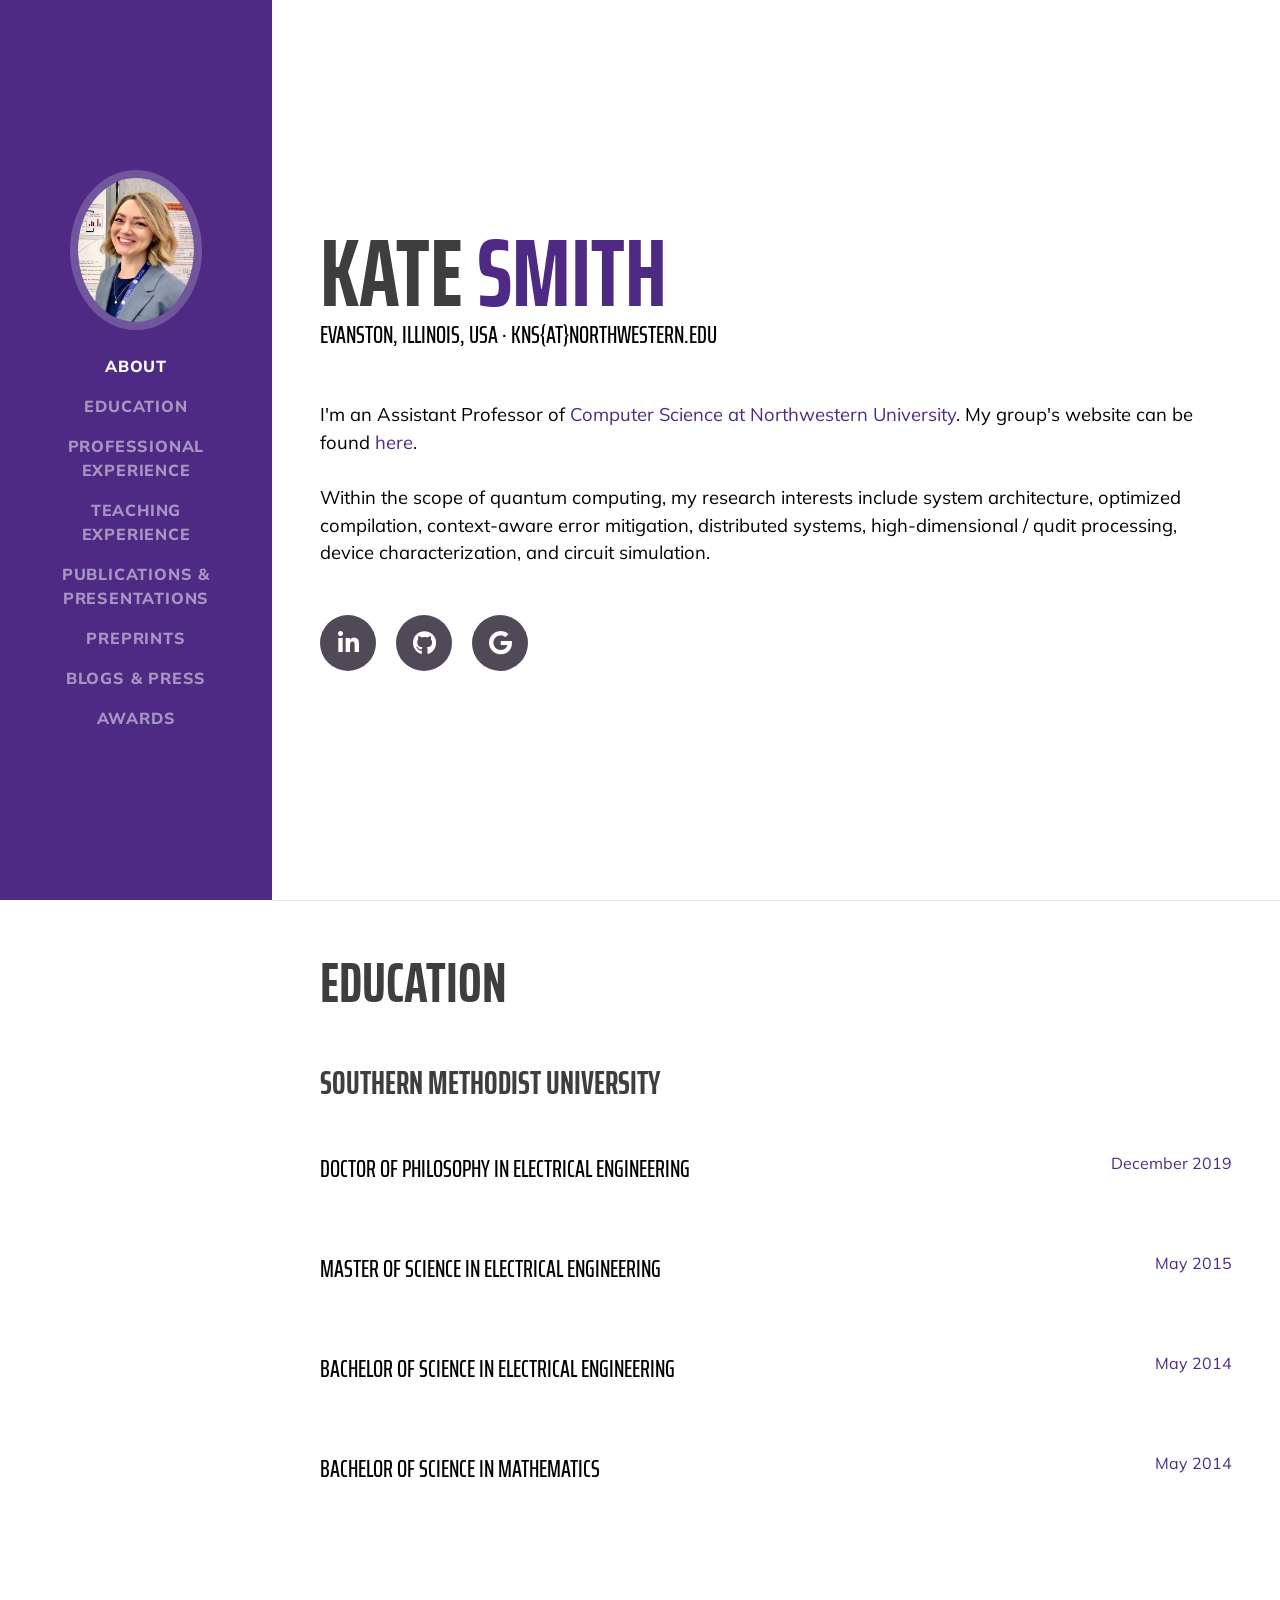
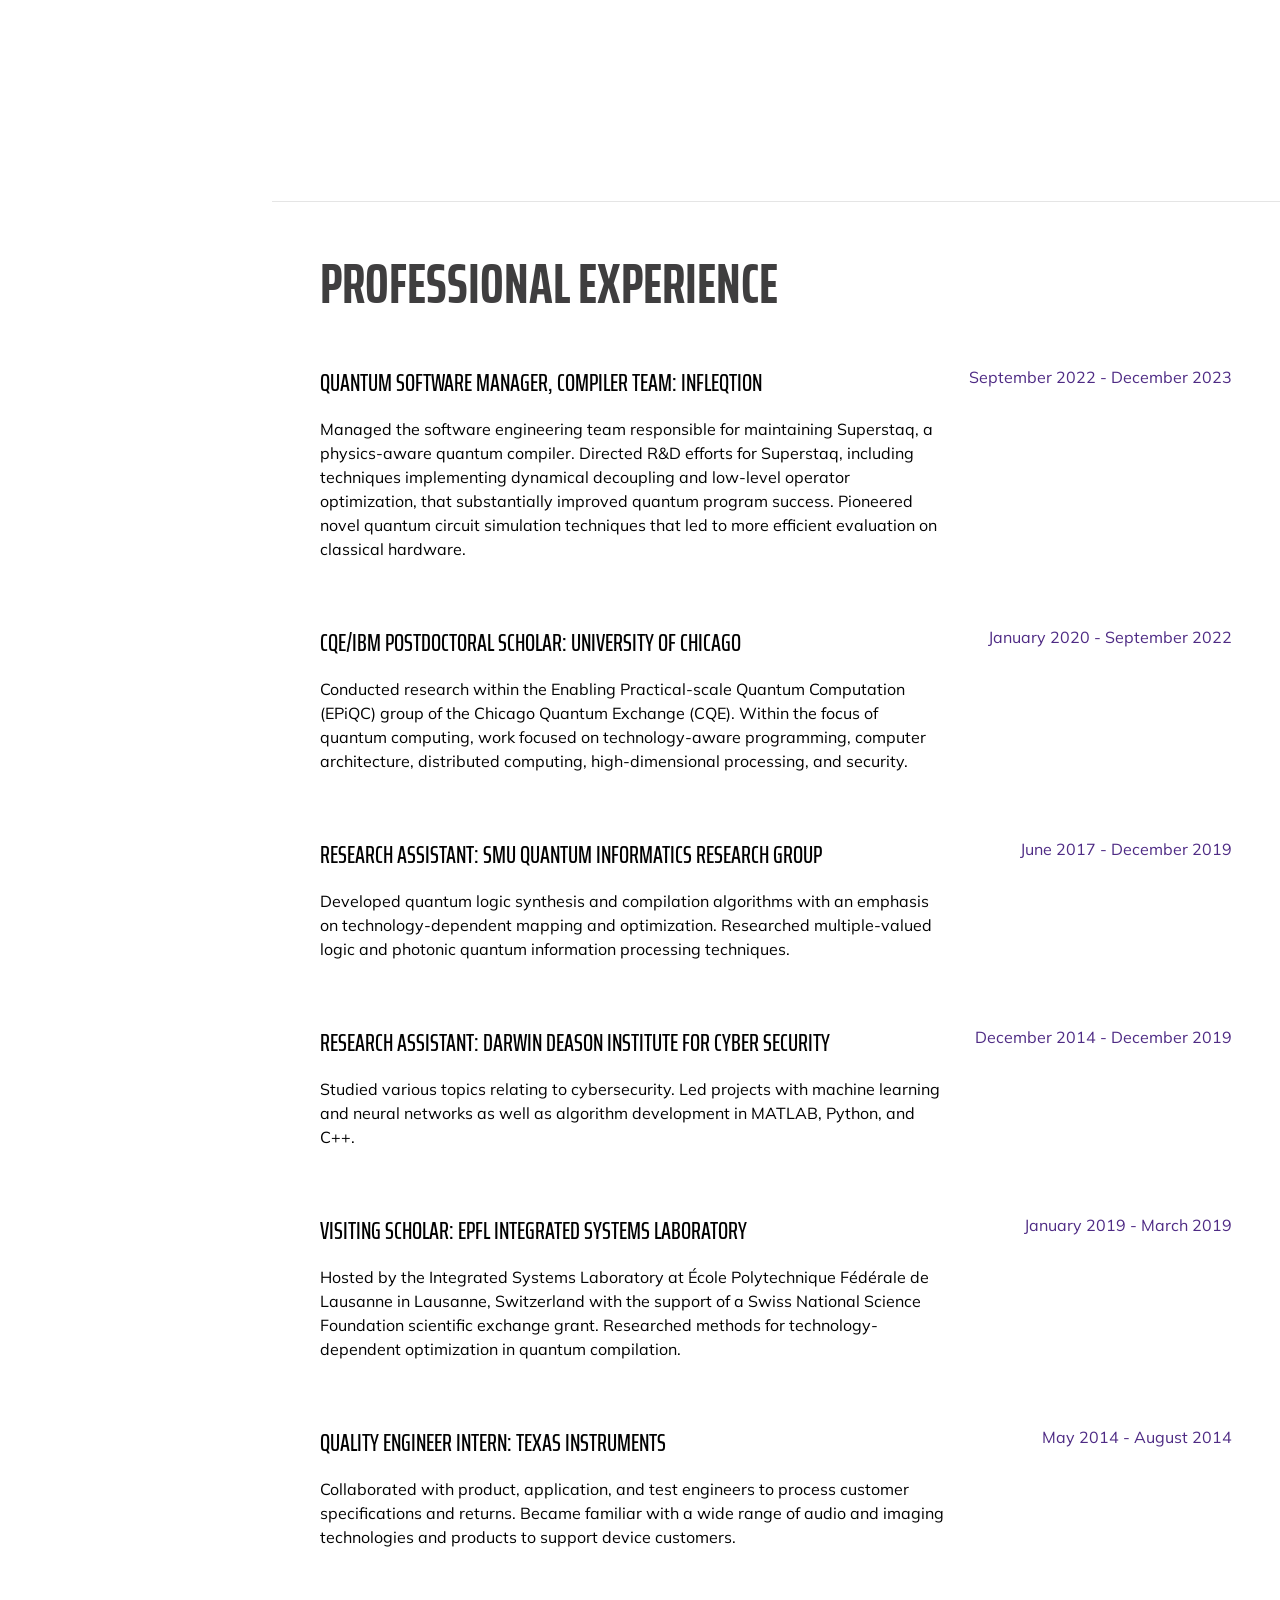
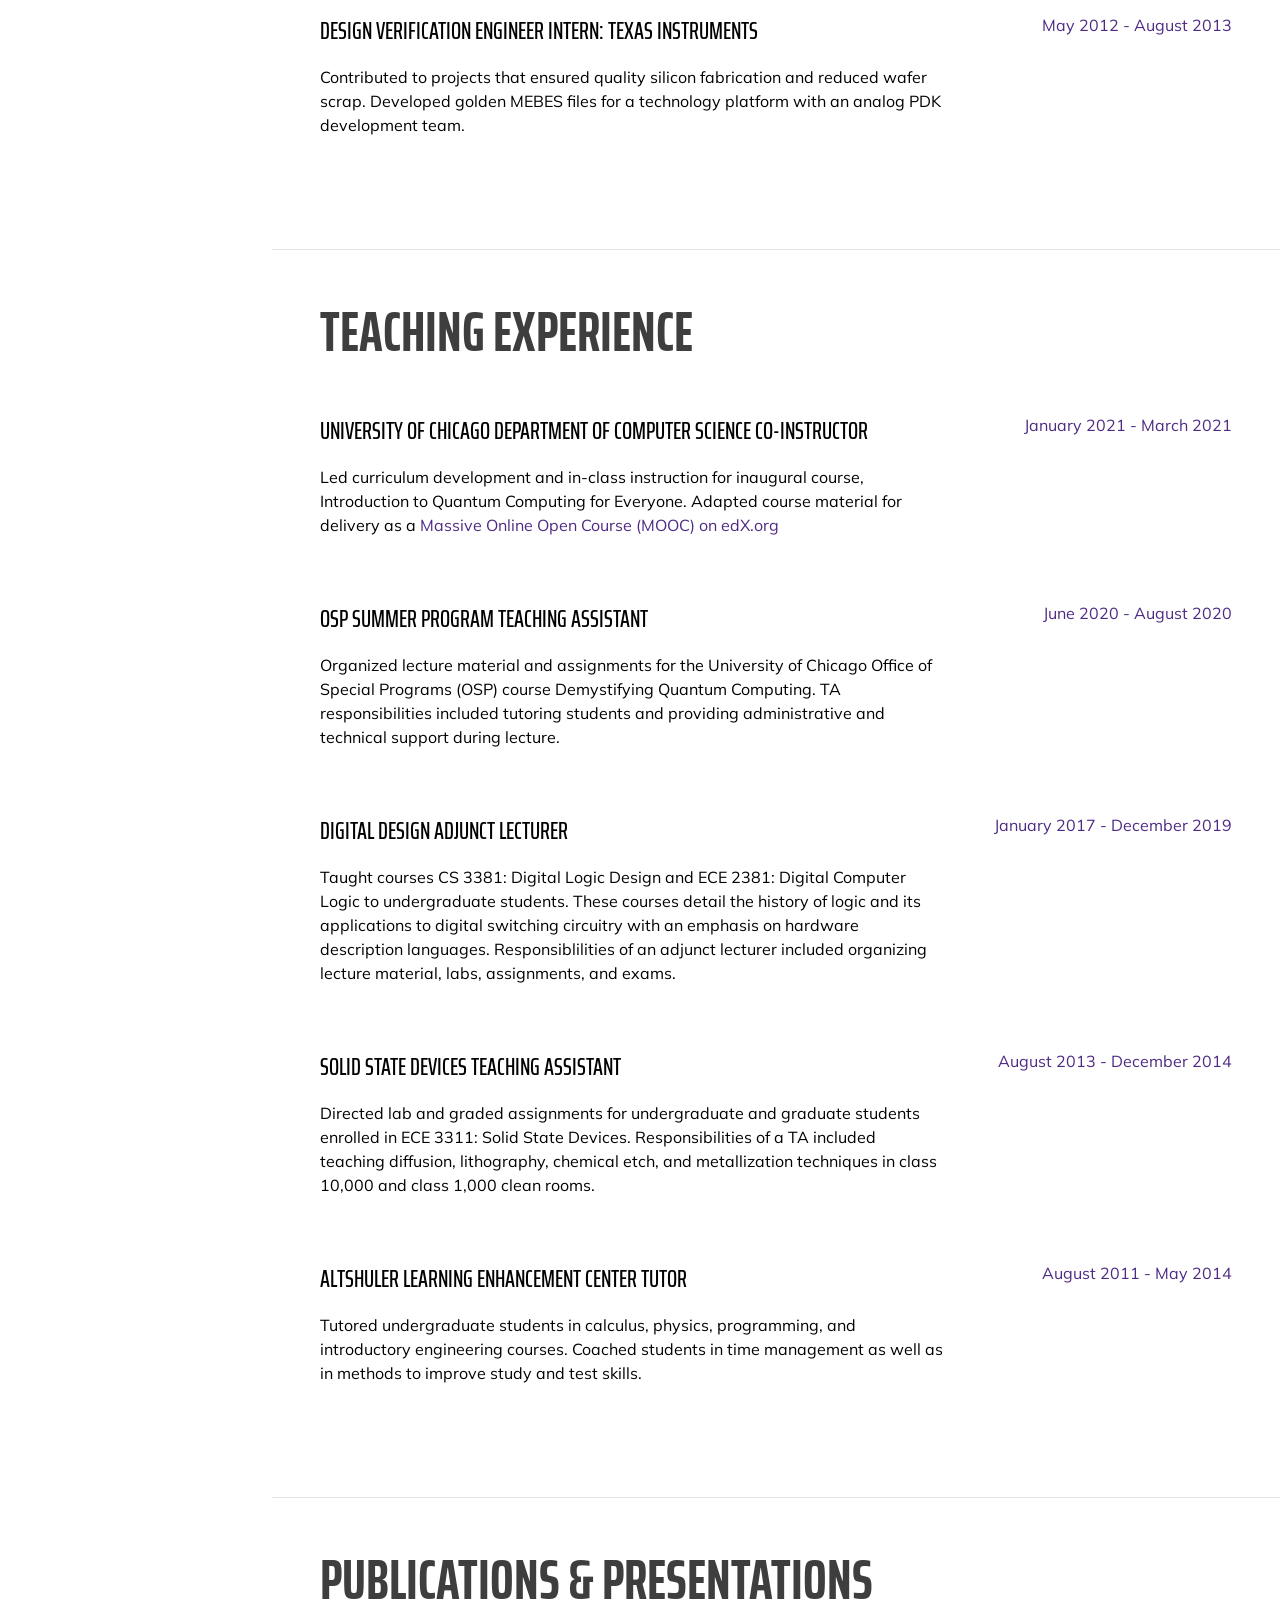
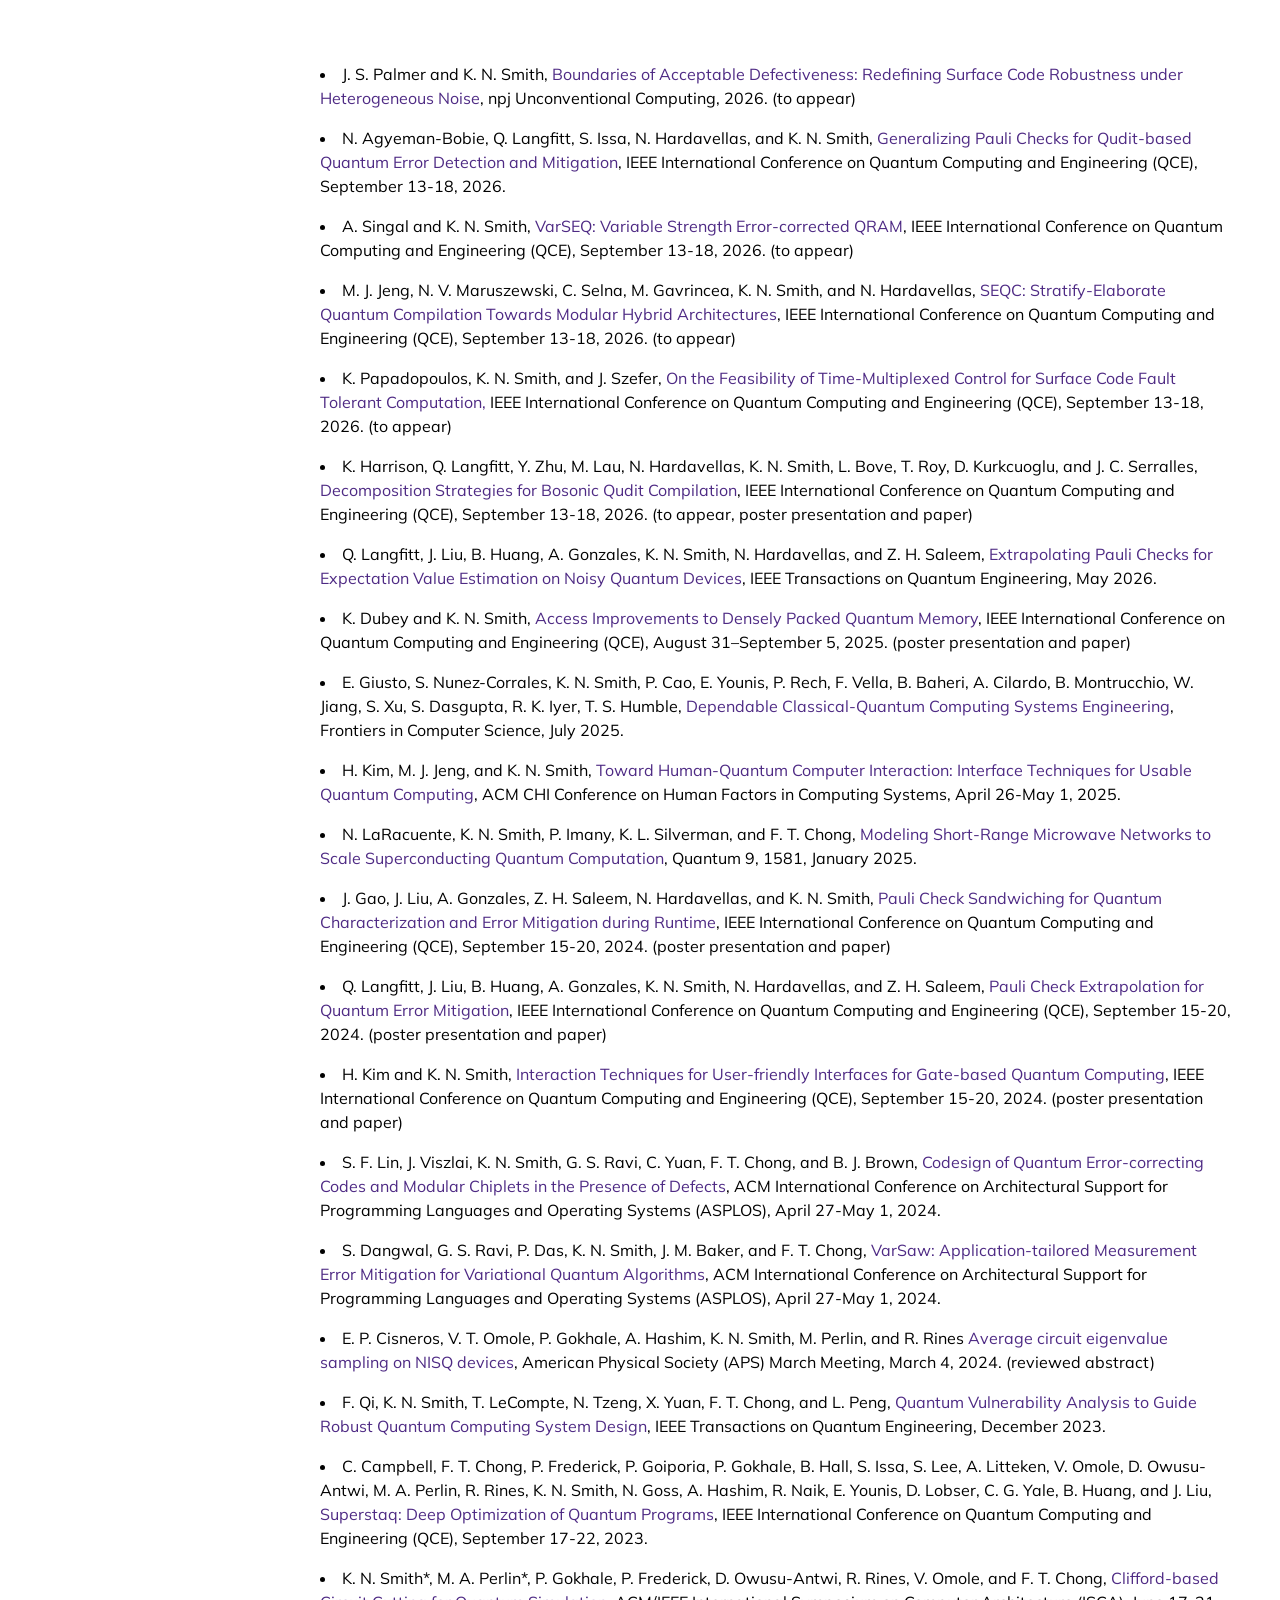
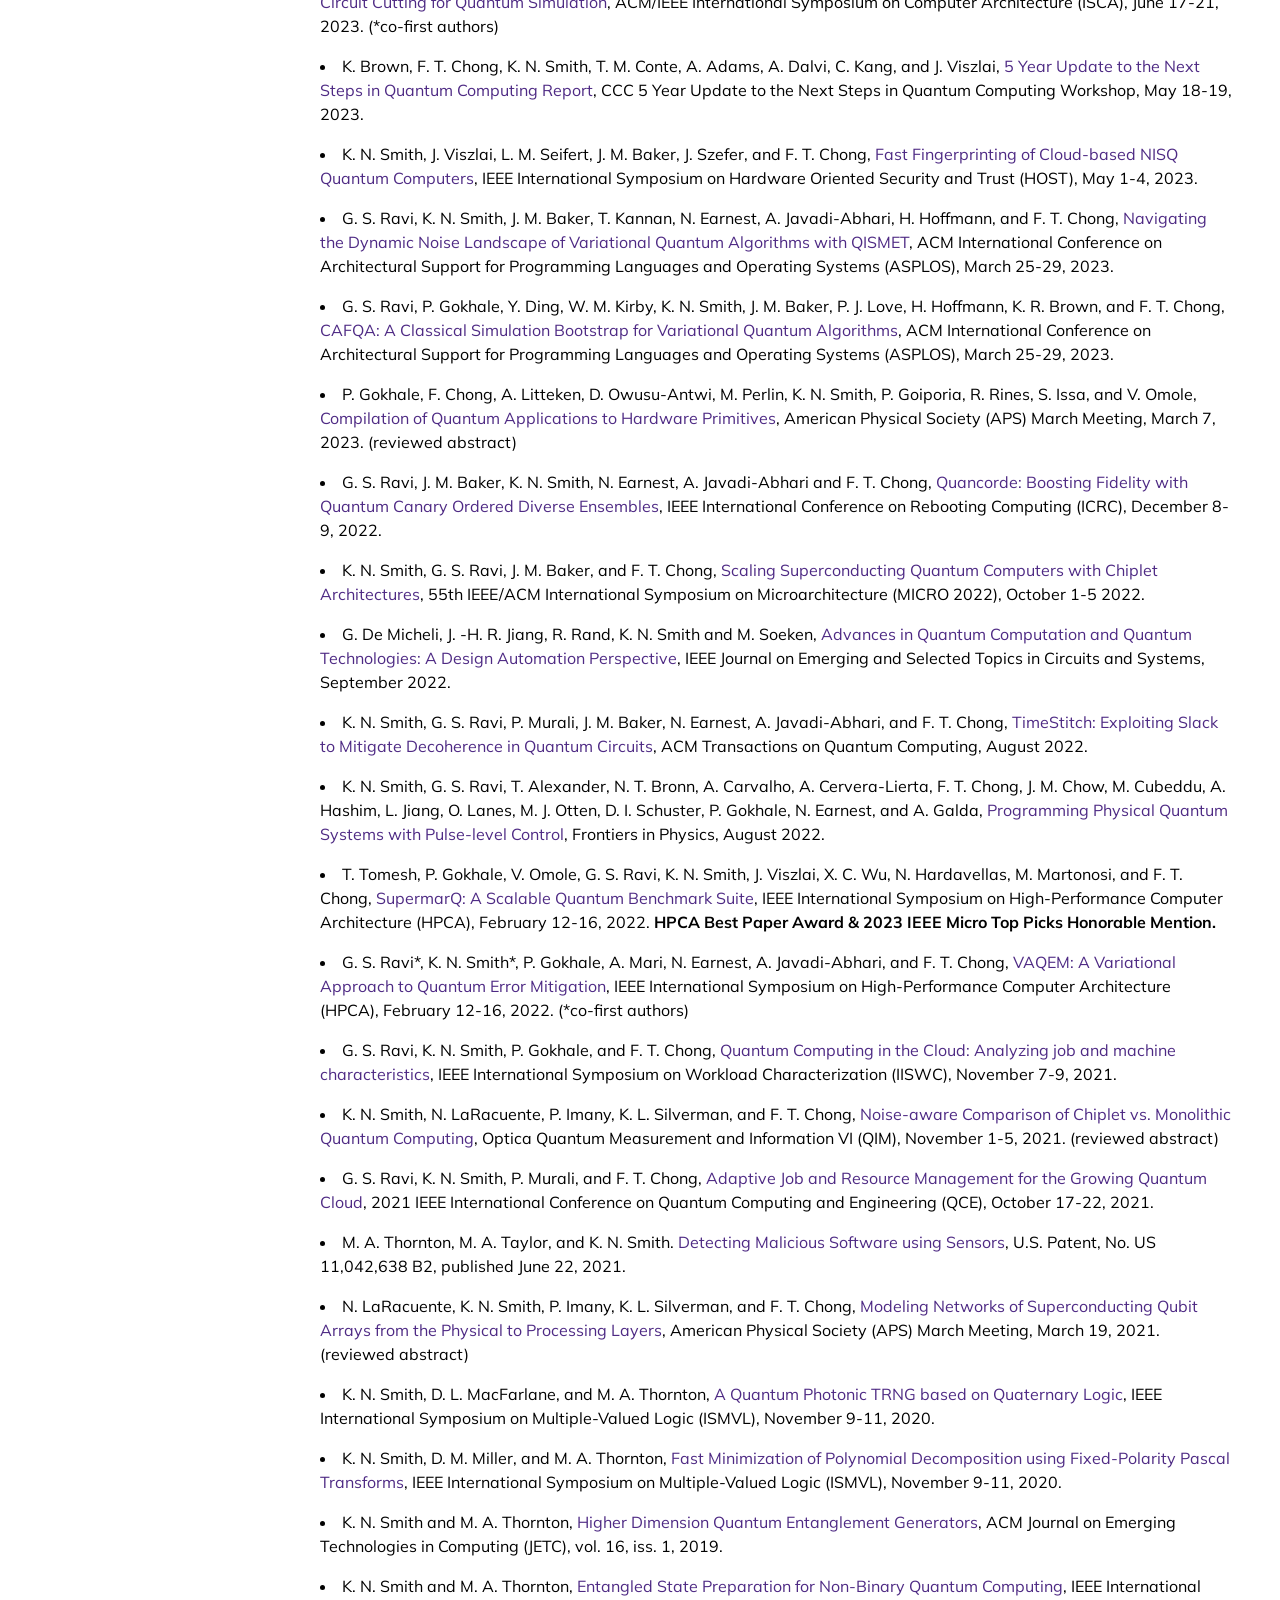
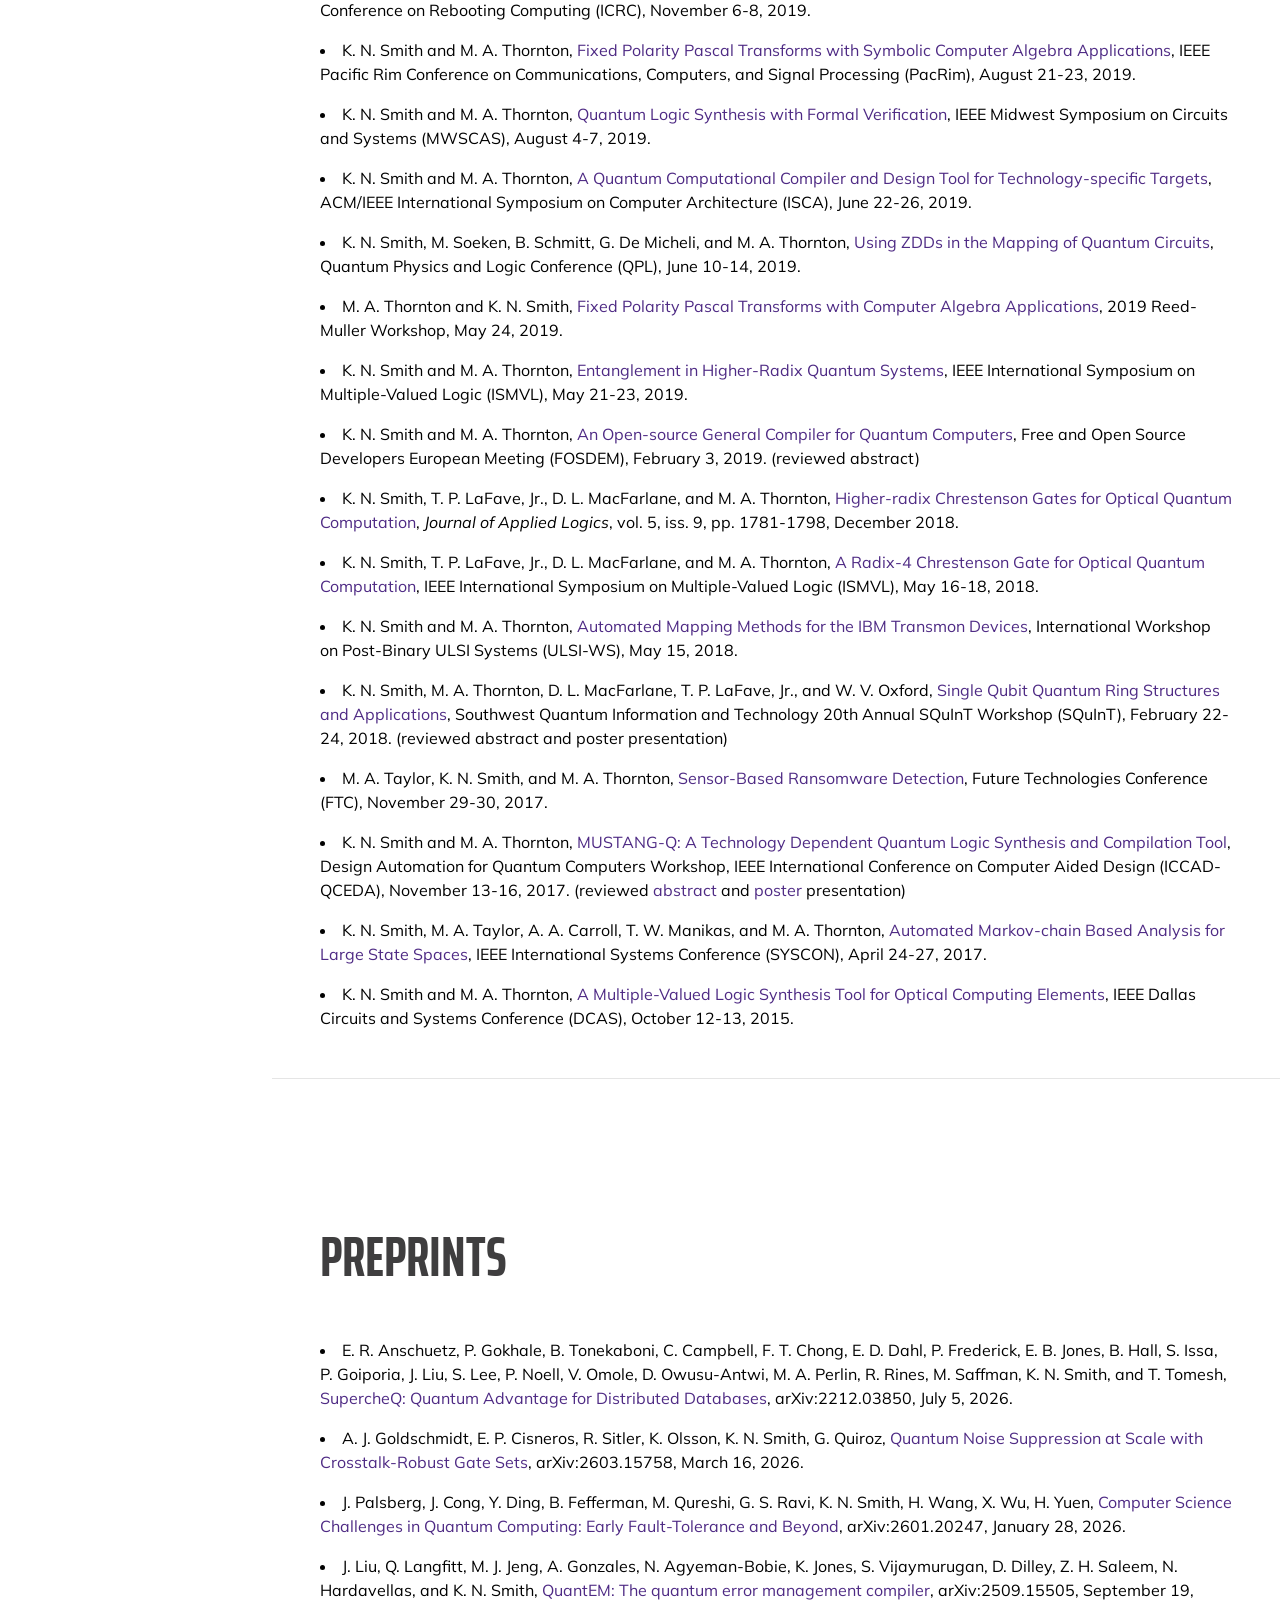
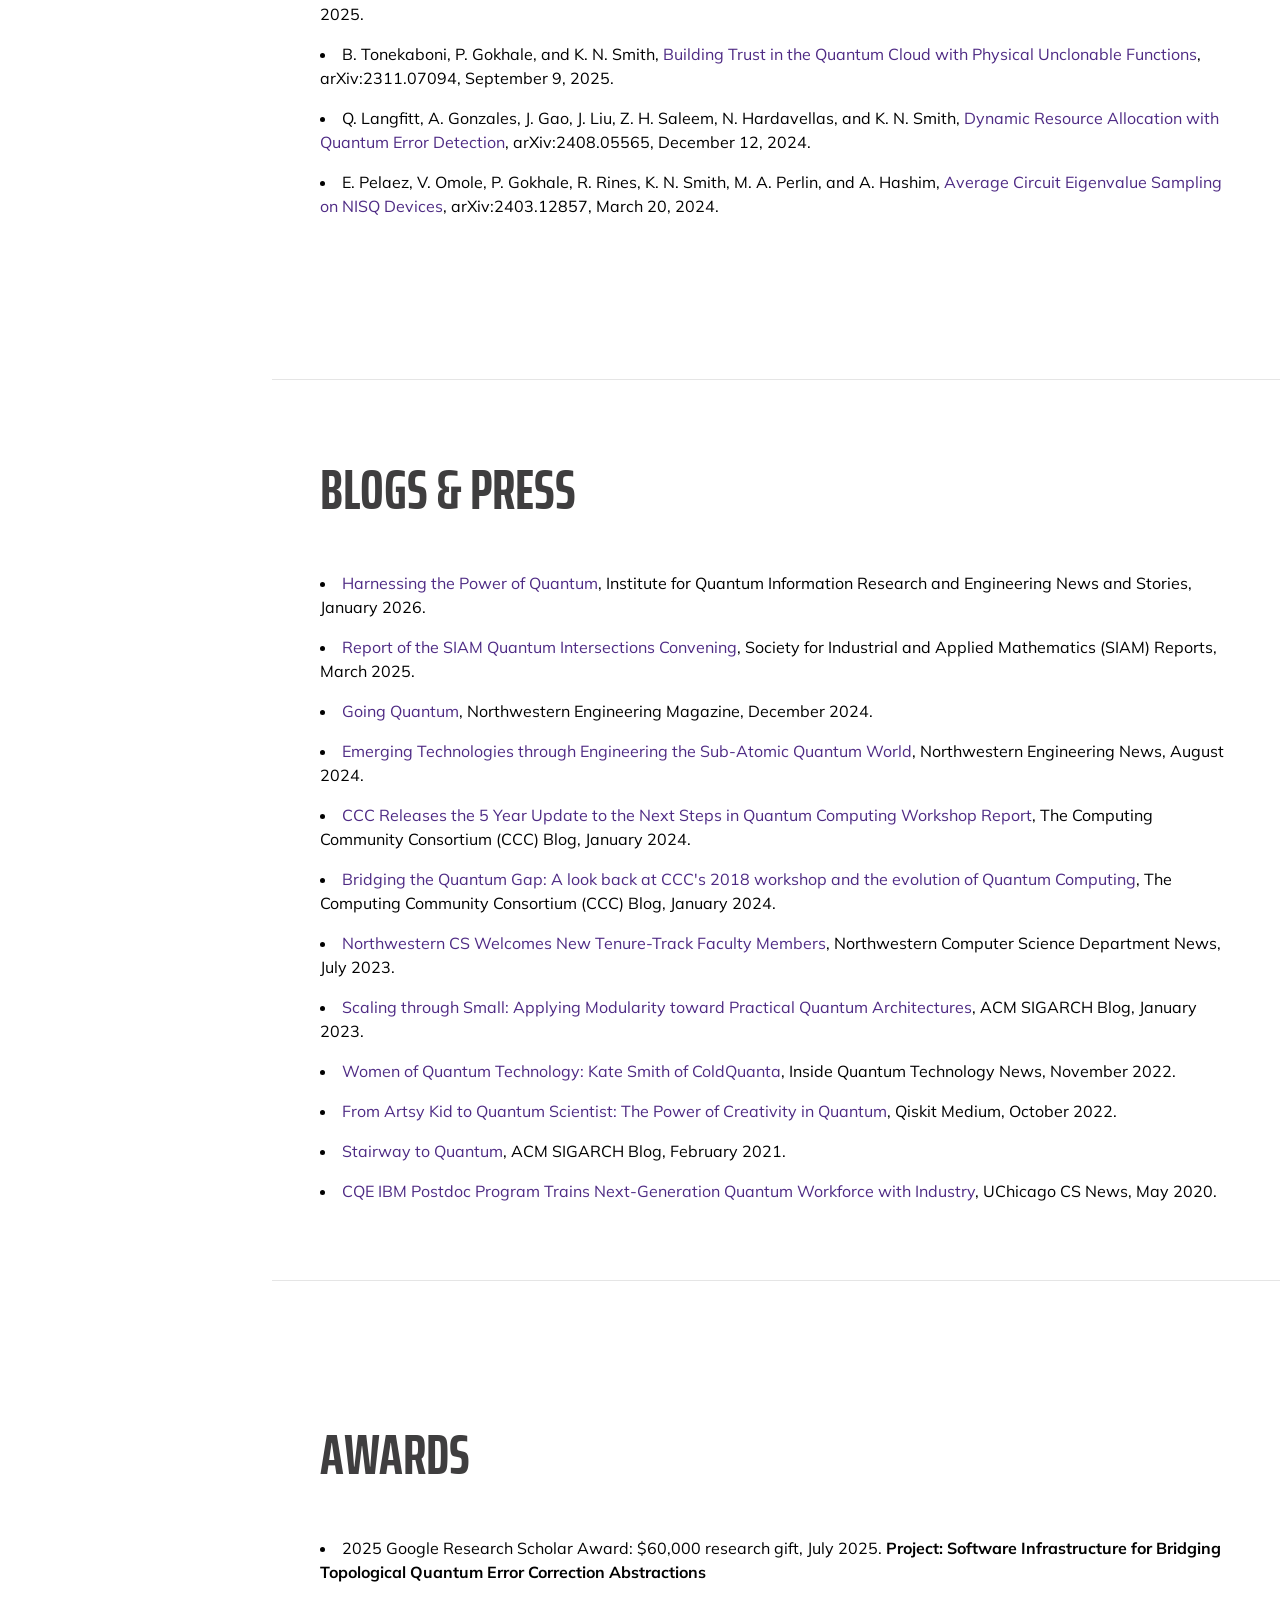
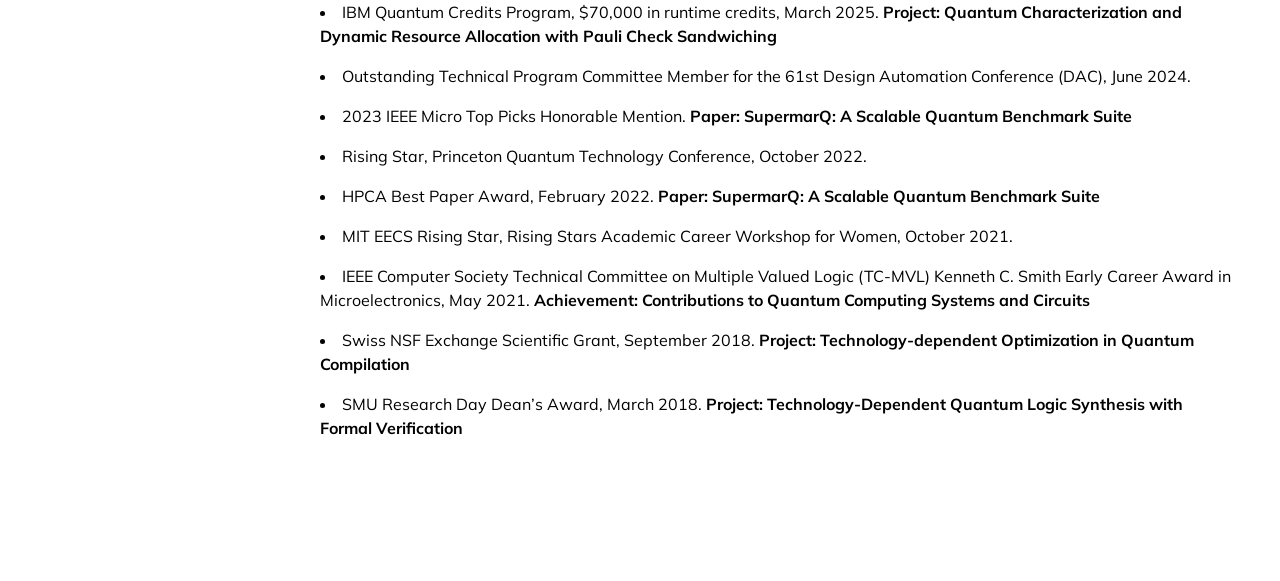
==== index.html @ fe5cb09b "fix spacing" ====
<!DOCTYPE html>
<html lang="en">

<head>

  <meta charset="utf-8">
  <meta name="viewport" content="width=device-width, initial-scale=1, shrink-to-fit=no">
  <meta name="description" content="Kate's portfolio website">
  <meta name="author" content="Kate Smith">

  <title>Kate Smith Portfolio</title>

  <!-- Bootstrap core CSS -->
  <link href="vendor/bootstrap/css/bootstrap.min.css" rel="stylesheet">

  <!-- Custom fonts for this template -->
  <link href="https://fonts.googleapis.com/css?family=Saira+Extra+Condensed:500,700" rel="stylesheet">
  <link href="https://fonts.googleapis.com/css?family=Muli:400,400i,800,800i" rel="stylesheet">
  <link href="vendor/fontawesome-free/css/all.min.css" rel="stylesheet">

  <!-- Custom styles for this template -->
  <link href="css/resume.css" rel="stylesheet">

</head>

<body id="page-top">

  <nav class="navbar navbar-expand-lg navbar-dark bg-primary fixed-top" id="sideNav">
    <a class="navbar-brand js-scroll-trigger" href="#page-top">
      <span class="d-block d-lg-none">Kate Smith</span>
      <span class="d-none d-lg-block">
        <img class="img-fluid img-profile rounded-circle mx-auto mb-2" src="img/kate2.jpg" alt="">
      </span>
    </a>
    <button class="navbar-toggler" type="button" data-toggle="collapse" data-target="#navbarSupportedContent" aria-controls="navbarSupportedContent" aria-expanded="false" aria-label="Toggle navigation">
      <span class="navbar-toggler-icon"></span>
    </button>
    <div class="collapse navbar-collapse" id="navbarSupportedContent">
      <ul class="navbar-nav">
        <li class="nav-item">
          <a class="nav-link js-scroll-trigger" href="#about">About</a>
        </li>
        <li class="nav-item">
          <a class="nav-link js-scroll-trigger" href="#Education">Education</a>
        </li>
        <li class="nav-item">
            <a class="nav-link js-scroll-trigger" href="#Professional">Professional <br/> Experience</a>
        </li>
        <li class="nav-item">
          <a class="nav-link js-scroll-trigger" href="#Teaching">Teaching <br/> Experience</a>
        </li>
        <li class="nav-item">
          <a class="nav-link js-scroll-trigger" href="#Publications">Publications &  <br/> Presentations</a>
        </li>
        <li class="nav-item">
          <a class="nav-link js-scroll-trigger" href="#Preprints">Preprints</a>
        </li>
        <li class="nav-item">
          <a class="nav-link js-scroll-trigger" href="#Blogs">Blogs & Press</a>
        </li>
        <li class="nav-item">
          <a class="nav-link js-scroll-trigger" href="#Awards">Awards</a>
        </li>
      </ul>
    </div>
  </nav>

  <div class="container-fluid p-0">

    <section class="resume-section p-3 p-lg-5 d-flex align-items-center" id="about">
      <div class="w-100">
        <h1 class="mb-0">Kate
          <span class="text-primary">Smith</span>
        </h1>
        <div class="subheading mb-5">Evanston, Illinois, USA ·
          <a>kns{at}northwestern.edu</a>
        </div>
        <p class="lead mb-5">I'm an Assistant Professor of <a href="https://www.mccormick.northwestern.edu/computer-science/">Computer Science at Northwestern University</a>. 
          My group's website can be found <a href="https://sites.google.com/view/quantum-architecture">here</a>.
          <br> 
          <br>
          Within the scope of quantum computing, my research interests include system architecture, optimized compilation, 
          context-aware error mitigation, distributed systems, high-dimensional / qudit processing, device characterization, and circuit simulation.</p>
        <div class="social-icons">
          <a href="https://www.linkedin.com/in/kate-n-smith/">
            <i class="fab fa-linkedin-in"></i>
          </a>
          <a href="https://github.com/knsmith">
            <i class="fab fa-github"></i>
          </a>
          <a href="https://scholar.google.com/citations?user=ETYLMREAAAAJ&hl=en">
            <i class="fab fa-google"></i>
          </a>
        </div>
      </div>
    </section>

    <hr class="m-0">

    <section class="resume-section p-3 p-lg-5 d-flex justify-content-center" id="Education">
      <div class="w-100">
        <h2 class="mb-5">Education</h2>

        <div class="resume-item d-flex flex-column flex-md-row justify-content-between mb-5">
          <div class="resume-content">
            <h3 class="mb-0">Southern Methodist University</h3>
          </div>
        </div>

        <div class="resume-item d-flex flex-column flex-md-row justify-content-between mb-5">
            <div class="resume-content">
              <div class="subheading mb-3">Doctor of Philosophy in Electrical Engineering</div>
            </div>
            <div class="resume-date text-md-right">
              <span class="text-primary">December 2019</span>
            </div>
          </div>
  
          <div class="resume-item d-flex flex-column flex-md-row justify-content-between mb-5">
            <div class="resume-content">
               <div class="subheading mb-3">Master of Science in Electrical Engineering</div>
            </div>
            <div class="resume-date text-md-right">
              <span class="text-primary">May 2015</span>
            </div>
          </div>

          <div class="resume-item d-flex flex-column flex-md-row justify-content-between mb-5">
            <div class="resume-content">
               <div class="subheading mb-3">Bachelor of Science in Electrical Engineering</div>
            </div>
            <div class="resume-date text-md-right">
              <span class="text-primary">May 2014</span>
            </div>
          </div>

          <div class="resume-item d-flex flex-column flex-md-row justify-content-between mb-5">
            <div class="resume-content">
               <div class="subheading mb-3">Bachelor of Science in Mathematics</div>
            </div>
            <div class="resume-date text-md-right">
              <span class="text-primary">May 2014</span>
            </div>
          </div>


      </div>

    </section>

    <hr class="m-0">

    <section class="resume-section p-3 p-lg-5 d-flex justify-content-center" id="Professional">
      <div class="w-100">
        <h2 class="mb-5">Professional Experience</h2>
        
        <div class="resume-item d-flex flex-column flex-md-row justify-content-between mb-5">
          <div class="resume-content">
             <div class="subheading mb-3">Quantum Software Manager, Compiler Team: Infleqtion</div>
             <p> Managed the software engineering team responsible for maintaining Superstaq, a physics-aware quantum compiler. 
              Directed R&D efforts for Superstaq, including techniques implementing dynamical decoupling and low-level operator optimization, 
              that substantially improved quantum program success. Pioneered novel quantum circuit simulation techniques that led to more efficient evaluation on classical hardware.
              </p>
          </div>
          <div class="resume-date text-md-right">
            <span class="text-primary">September 2022 - December 2023</span>
          </div>
      </div>
        
        <div class="resume-item d-flex flex-column flex-md-row justify-content-between mb-5">
          <div class="resume-content">
             <div class="subheading mb-3">CQE/IBM Postdoctoral Scholar: University of Chicago</div>
             <p> Conducted research within the Enabling Practical-scale Quantum Computation (EPiQC) group of 
               the Chicago Quantum Exchange (CQE).  Within the focus of quantum computing, work focused on 
               technology-aware programming, computer architecture, distributed computing, high-dimensional processing, and security. 
              </p>
          </div>
          <div class="resume-date text-md-right">
            <span class="text-primary">January 2020 - September 2022</span>
          </div>
      </div>

        <div class="resume-item d-flex flex-column flex-md-row justify-content-between mb-5">
            <div class="resume-content">
               <div class="subheading mb-3">Research Assistant: SMU Quantum Informatics Research Group</div>
               <p> Developed quantum logic synthesis and compilation algorithms with an emphasis on
                   technology-dependent mapping and optimization. Researched multiple-valued logic and photonic 
                   quantum information processing techniques.
                </p>
            </div>
            <div class="resume-date text-md-right">
              <span class="text-primary">June 2017 - December 2019</span>
            </div>
        </div>
        
        <div class="resume-item d-flex flex-column flex-md-row justify-content-between mb-5">
            <div class="resume-content">
               <div class="subheading mb-3">Research Assistant: Darwin Deason Institute for Cyber Security</div>
               <p> Studied various topics relating to cybersecurity. Led projects with 
                   machine learning and neural networks as well as algorithm development in MATLAB, Python, and C++.
                </p>
            </div>
            <div class="resume-date text-md-right">
              <span class="text-primary">December 2014 - December 2019</span>
            </div>
        </div>

        <div class="resume-item d-flex flex-column flex-md-row justify-content-between mb-5">
            <div class="resume-content">
               <div class="subheading mb-3">Visiting Scholar: EPFL Integrated Systems Laboratory</div>
               <p>Hosted by the Integrated Systems Laboratory at École Polytechnique Fédérale de Lausanne in Lausanne, Switzerland with
                   the support of a Swiss National Science Foundation scientific exchange grant. Researched methods for technology-dependent 
                   optimization in quantum compilation.
                </p>
            </div>
            <div class="resume-date text-md-right">
              <span class="text-primary">January 2019 - March 2019</span>
            </div>
        </div>

        <div class="resume-item d-flex flex-column flex-md-row justify-content-between mb-5">
            <div class="resume-content">
               <div class="subheading mb-3">Quality Engineer Intern: Texas Instruments</div>
               <p>Collaborated with product, application, and test engineers to process customer specifications and returns. 
                   Became familiar with a wide range of audio and imaging technologies and products to support device customers.
                </p>
            </div>
            <div class="resume-date text-md-right">
              <span class="text-primary">May 2014 - August 2014</span>
            </div>
        </div>

        <div class="resume-item d-flex flex-column flex-md-row justify-content-between mb-5">
            <div class="resume-content">
               <div class="subheading mb-3">Design Verification Engineer Intern: Texas Instruments</div>
               <p>Contributed to projects that ensured quality silicon fabrication and reduced wafer scrap. Developed 
                   golden MEBES files for a technology platform with an analog PDK development team.
                </p>
            </div>
            <div class="resume-date text-md-right">
              <span class="text-primary">May 2012 - August 2013</span>
            </div>
        </div>




      </div>

    </section>

    <hr class="m-0">

    <section class="resume-section p-3 p-lg-5 d-flex align-items-center" id="Teaching">
      <div class="w-100">
        <h2 class="mb-5">Teaching Experience</h2>
        
        <div class="resume-item d-flex flex-column flex-md-row justify-content-between mb-5">
          <div class="resume-content">
             <div class="subheading mb-3">University of Chicago Department of Computer Science Co-Instructor</div>
             <p>Led curriculum development and in-class instruction for inaugural course, Introduction to Quantum Computing for Everyone. 
		Adapted course material for delivery as a <a href='https://www.edx.org/professional-certificate/uchicagox-introduction-to-quantum-computing'>Massive Online Open Course (MOOC) on edX.org</a>
              </p>
          </div>
          <div class="resume-date text-md-right">
            <span class="text-primary">January 2021 - March 2021</span>
          </div>
        </div>

	      <div class="resume-item d-flex flex-column flex-md-row justify-content-between mb-5">
          <div class="resume-content">
             <div class="subheading mb-3">OSP Summer Program Teaching Assistant</div>
             <p>Organized lecture material and assignments for the University of Chicago Office of Special Programs (OSP) course Demystifying Quantum Computing. 
               TA responsibilities included tutoring students and providing administrative and technical support during lecture.
              </p>
          </div>
          <div class="resume-date text-md-right">
            <span class="text-primary">June 2020 - August 2020</span>
          </div>
        </div>
        
        <div class="resume-item d-flex flex-column flex-md-row justify-content-between mb-5">
                <div class="resume-content">
                   <div class="subheading mb-3">Digital Design Adjunct Lecturer</div>
                   <p>Taught courses CS 3381: Digital Logic Design and ECE 2381: Digital Computer Logic to undergraduate students. These courses detail the history
                       of logic and its applications to digital switching circuitry with an emphasis on hardware description languages. 
                       Responsiblilities of an adjunct lecturer included organizing lecture material, labs, assignments, and exams.
                    </p>
                </div>
                <div class="resume-date text-md-right">
                  <span class="text-primary">January 2017 - December 2019</span>
                </div>
        </div>

        <div class="resume-item d-flex flex-column flex-md-row justify-content-between mb-5">
                <div class="resume-content">
                   <div class="subheading mb-3">Solid State Devices Teaching Assistant</div>
                   <p>Directed lab and graded assignments for undergraduate and graduate students enrolled in ECE 3311: Solid State Devices. Responsibilities of a TA
                       included teaching diffusion, lithography, chemical etch, and metallization techniques in class 10,000 and class 
                       1,000 clean rooms. 

                   </p>
                </div>
                <div class="resume-date text-md-right">
                  <span class="text-primary">August 2013 - December 2014</span>
                </div>
        </div>

        <div class="resume-item d-flex flex-column flex-md-row justify-content-between mb-5">
                <div class="resume-content">
                   <div class="subheading mb-3">Altshuler Learning Enhancement Center Tutor</div>
                   <p>Tutored undergraduate students in calculus, physics, programming, and introductory engineering courses. Coached students in time management as well as in methods to improve study and test skills.

                   </p>
                </div>
                <div class="resume-date text-md-right">
                  <span class="text-primary">August 2011 - May 2014</span>
                </div>
        </div>

      </div>
    </section>

    <hr class="m-0">
    <section class="resume-section p-3 p-lg-5 d-flex align-items-center" id="Publications">
      <div class="w-100">
        <h2 class="mb-5">Publications & Presentations</h2>
        <p></p>
        <li>J. S. Palmer and K. N. Smith, <a href="https://arxiv.org/abs/2510.22001">Boundaries of Acceptable Defectiveness: Redefining Surface Code Robustness under Heterogeneous Noise</a>, npj Unconventional Computing, 2026. (to appear)</li>
        <p></p>
        <li>N. Agyeman-Bobie, Q. Langfitt, S. Issa, N. Hardavellas, and K. N. Smith, <a href="https://knsmith.github.io/">Generalizing Pauli Checks for Qudit-based Quantum Error Detection and Mitigation</a>, IEEE International Conference on Quantum Computing and Engineering (QCE), September 13-18, 2026. </li>
        <p></p>
        <li>A. Singal and K. N. Smith, <a href="https://arxiv.org/abs/2504.21687">VarSEQ: Variable Strength Error-corrected QRAM</a>, IEEE International Conference on Quantum Computing and Engineering (QCE), September 13-18, 2026. (to appear)</li>
        <p></p>
        <li>M. J. Jeng, N. V. Maruszewski, C. Selna, M. Gavrincea, K. N. Smith, and N. Hardavellas, <a href="https://arxiv.org/abs/2501.08478">SEQC: Stratify-Elaborate Quantum Compilation Towards Modular Hybrid Architectures</a>, IEEE International Conference on Quantum Computing and Engineering (QCE), September 13-18, 2026. (to appear)</li>
        <p></p>
        <li>K. Papadopoulos, K. N. Smith, and J. Szefer, <a href="https://knsmith.github.io/">On the Feasibility of Time-Multiplexed Control for Surface Code Fault Tolerant Computation,</a> IEEE International Conference on Quantum Computing and Engineering (QCE), September 13-18, 2026. (to appear)</li>
        <p></p>
        <li>K. Harrison, Q. Langfitt, Y. Zhu, M. Lau, N. Hardavellas, K. N. Smith, L. Bove, T. Roy, D. Kurkcuoglu, and J. C. Serralles, <a href="https://knsmith.github.io/">Decomposition Strategies for Bosonic Qudit Compilation</a>, IEEE International Conference on Quantum Computing and Engineering (QCE), September 13-18, 2026. (to appear, poster presentation and paper)</li>
        <p></p>
        <li>Q. Langfitt, J. Liu, B. Huang, A. Gonzales, K. N. Smith, N. Hardavellas, and Z. H. Saleem, <a href="https://arxiv.org/abs/2406.14759">Extrapolating Pauli Checks for Expectation Value Estimation on Noisy Quantum Devices</a>, IEEE Transactions on Quantum Engineering, May 2026.</li>
        <p></p>
        <li>K. Dubey and K. N. Smith, <a href="./pdfs/QW-finalv2.pdf">Access Improvements to Densely Packed Quantum Memory</a>, IEEE International Conference on Quantum Computing and Engineering (QCE), August 31–September 5, 2025. (poster presentation and paper) </li>
        <p></p>
        <li>E. Giusto, S. Nunez-Corrales, K. N. Smith, P. Cao, E. Younis, P. Rech, F. Vella, B. Baheri, A. Cilardo, B. Montrucchio, W. Jiang, S. Xu, S. Dasgupta, R. K. Iyer, T. S. Humble, <a href="https://www.frontiersin.org/journals/computer-science/articles/10.3389/fcomp.2025.1520903/full">Dependable Classical-Quantum Computing Systems Engineering</a>, Frontiers in Computer Science, July 2025.</li>
        <p></p>
        <li>H. Kim, M. J. Jeng, and K. N. Smith, <a href="https://arxiv.org/abs/2502.00202">Toward Human-Quantum Computer Interaction: Interface Techniques for Usable Quantum Computing</a>, ACM CHI Conference on Human Factors in Computing Systems, April 26-May 1, 2025.</li>
        <p></p>
        <li>N. LaRacuente, K. N. Smith, P. Imany, K. L. Silverman, and F. T. Chong, <a href="https://quantum-journal.org/papers/q-2025-01-08-1581/">Modeling Short-Range Microwave Networks to Scale Superconducting Quantum Computation</a>, Quantum 9, 1581, January 2025.</li>
        <p></p>
        <li>J. Gao, J. Liu, A. Gonzales, Z. H. Saleem, N. Hardavellas, and K. N. Smith, <a href="./pdfs/PCS_Characterization_Poster_Quantum_Week_2024.pdf">Pauli Check Sandwiching for Quantum Characterization and Error Mitigation during Runtime</a>, IEEE International Conference on Quantum Computing and Engineering (QCE), September 15-20, 2024. (poster presentation and paper)</li>
        <p></p>
        <li>Q. Langfitt, J. Liu, B. Huang, A. Gonzales, K. N. Smith, N. Hardavellas, and Z. H. Saleem, <a href="./pdfs/IEEE_Quantum_Week_Poster_Proposal_2024.pdf">Pauli Check Extrapolation for Quantum Error Mitigation</a>, IEEE International Conference on Quantum Computing and Engineering (QCE), September 15-20, 2024. (poster presentation and paper)</li>
        <p></p>
        <li>H. Kim and K. N. Smith, <a href="https://arxiv.org/abs/2409.16475">Interaction Techniques for User-friendly Interfaces for Gate-based Quantum Computing</a>, IEEE International Conference on Quantum Computing and Engineering (QCE), September 15-20, 2024. (poster presentation and paper)</li>
        <p></p>
        <li>S. F. Lin, J. Viszlai, K. N. Smith, G. S. Ravi, C. Yuan, F. T. Chong, and B. J. Brown, <a href="https://arxiv.org/abs/2305.00138">Codesign of Quantum Error-correcting Codes and Modular Chiplets in the Presence of Defects</a>, ACM International Conference on Architectural Support for Programming Languages and Operating Systems (ASPLOS), April 27-May 1, 2024.</li>
        <p></p>
        <li>S. Dangwal, G. S. Ravi, P. Das, K. N. Smith, J. M. Baker, and F. T. Chong, <a href="https://arxiv.org/abs/2306.06027">VarSaw: Application-tailored Measurement Error Mitigation for Variational Quantum Algorithms</a>, ACM International Conference on Architectural Support for Programming Languages and Operating Systems (ASPLOS), April 27-May 1, 2024.</li>
        <p></p>
        <li>E. P. Cisneros, V. T. Omole, P. Gokhale, A. Hashim, K. N. Smith, M. Perlin, and R. Rines <a href="https://meetings.aps.org/Meeting/MAR24/Session/CC03.6">Average circuit eigenvalue sampling on NISQ devices</a>, American Physical Society (APS) March Meeting, March 4, 2024. (reviewed abstract)</li>
        <p></p> 
        <li>F. Qi, K. N. Smith, T. LeCompte, N. Tzeng, X. Yuan, F. T. Chong, and L. Peng, <a href="https://www.computer.org/csdl/journal/qe/5555/01/10361567/1SU1BcXSXsc">Quantum Vulnerability Analysis to Guide Robust Quantum Computing System Design</a>, IEEE Transactions on Quantum Engineering, December 2023.</li>
        <p></p>
        <li>C. Campbell, F. T. Chong, P. Frederick, P. Goiporia, P. Gokhale, B. Hall, S. Issa, S. Lee, A. Litteken, V. Omole, D. Owusu-Antwi, M. A. Perlin, R. Rines, K. N. Smith, N. Goss, A. Hashim, R. Naik, E. Younis, D. Lobser, C. G. Yale, B. Huang, and J. Liu, <a href="https://arxiv.org/abs/2309.05157">Superstaq: Deep Optimization of Quantum Programs</a>, IEEE International Conference on Quantum Computing and Engineering (QCE), September 17-22, 2023. </li>
        <p></p>
        <li>K. N. Smith*, M. A. Perlin*, P. Gokhale, P. Frederick, D. Owusu-Antwi, R. Rines, V. Omole, and F. T. Chong, <a href="https://arxiv.org/abs/2303.10788"> Clifford-based Circuit Cutting for Quantum Simulation</a>, ACM/IEEE International Symposium on Computer Architecture (ISCA), June 17-21, 2023. (*co-first authors)</li>
        <p></p>
        <li>K. Brown, F. T. Chong, K. N. Smith, T. M. Conte, A. Adams, A. Dalvi, C. Kang, and J. Viszlai, <a href="./pdfs/5-Year-Update-to-the-Next-Steps-in-Quantum-Computing.pdf">5 Year Update to the Next Steps in Quantum Computing Report</a>, CCC 5 Year Update to the Next Steps in Quantum Computing Workshop, May 18-19, 2023.</li>
        <p></p>
        <li>K. N. Smith, J. Viszlai, L. M. Seifert, J. M. Baker, J. Szefer, and F. T. Chong, <a href="https://arxiv.org/abs/2211.07880">Fast Fingerprinting of Cloud-based NISQ Quantum Computers</a>, IEEE International Symposium on Hardware Oriented Security and Trust (HOST), May 1-4, 2023.</li>
        <p></p>
        <li>G. S. Ravi, K. N. Smith, J. M. Baker, T. Kannan, N. Earnest, A. Javadi-Abhari, H. Hoffmann, and F. T. Chong, <a href="https://arxiv.org/abs/2209.12280">Navigating the Dynamic Noise Landscape of Variational Quantum Algorithms with QISMET</a>, ACM International Conference on Architectural Support for Programming Languages and Operating Systems (ASPLOS), March 25-29, 2023.</li>
        <p></p>
        <li>G. S. Ravi, P. Gokhale, Y. Ding, W. M. Kirby, K. N. Smith, J. M. Baker, P. J. Love, H. Hoffmann, K. R. Brown, and F. T. Chong, <a href="https://arxiv.org/abs/2202.12924">CAFQA: A Classical Simulation Bootstrap for Variational Quantum Algorithms</a>, ACM International Conference on Architectural Support for Programming Languages and Operating Systems (ASPLOS), March 25-29, 2023.</li>
	      <p></p>
        <li>P. Gokhale, F. Chong, A. Litteken, D. Owusu-Antwi, M. Perlin, K. N. Smith, P. Goiporia, R. Rines, S. Issa, and V. Omole, <a href="https://meetings.aps.org/Meeting/MAR23/Session/G70.10">Compilation of Quantum Applications to Hardware Primitives</a>, American Physical Society (APS) March Meeting, March 7, 2023. (reviewed abstract)</li>
        <p></p>
        <li>G. S. Ravi, J. M. Baker, K. N. Smith, N. Earnest, A. Javadi-Abhari and F. T. Chong, <a href="https://arxiv.org/abs/2209.13732">Quancorde: Boosting Fidelity with Quantum Canary Ordered Diverse Ensembles</a>, IEEE International Conference on Rebooting Computing (ICRC), December 8-9, 2022.</li>
        <p></p>
	      <li>K. N. Smith, G. S. Ravi, J. M. Baker, and F. T. Chong, <a href="https://arxiv.org/abs/2210.10921">Scaling Superconducting Quantum Computers with Chiplet Architectures</a>, 55th IEEE/ACM International Symposium on Microarchitecture (MICRO 2022), October 1-5 2022.</li>
        <p></p>
	      <li>G. De Micheli, J. -H. R. Jiang, R. Rand, K. N. Smith and M. Soeken, <a href="https://ieeexplore.ieee.org/document/9881555">Advances in Quantum Computation and Quantum Technologies: A Design Automation Perspective</a>, IEEE Journal on Emerging and Selected Topics in Circuits and Systems, September 2022. </li>
        <p></p>
	      <li>K. N. Smith, G. S. Ravi, P. Murali, J. M. Baker, N. Earnest, A. Javadi-Abhari, and F. T. Chong, <a href="https://dl.acm.org/doi/10.1145/3548778">TimeStitch:  Exploiting Slack to Mitigate Decoherence in Quantum Circuits</a>, ACM Transactions on Quantum Computing, August 2022. </li>      
        <p></p>
	      <li>K. N. Smith, G. S. Ravi, T. Alexander, N. T. Bronn, A. Carvalho, A. Cervera-Lierta, F. T. Chong, J. M. Chow, M. Cubeddu, A. Hashim, L. Jiang, O. Lanes, M. J. Otten, D. I. Schuster, P. Gokhale, N. Earnest, and A. Galda, <a href="https://www.frontiersin.org/articles/10.3389/fphy.2022.900099">Programming Physical Quantum Systems with Pulse-level Control</a>, Frontiers in Physics, August 2022.</li>
	      <p></p>
        <li>T. Tomesh, P. Gokhale, V. Omole, G. S. Ravi, K. N. Smith, J. Viszlai, X. C. Wu, N. Hardavellas, M. Martonosi, and F. T. Chong, <a href="https://arxiv.org/abs/2202.11045">SupermarQ: A Scalable Quantum Benchmark Suite</a>, IEEE International Symposium on High-Performance Computer Architecture (HPCA), February 12-16, 2022. <b>HPCA Best Paper Award & 2023 IEEE Micro Top Picks Honorable Mention.</b></li>
	      <p></p>
        <li>G. S. Ravi*, K. N. Smith*, P. Gokhale, A. Mari,  N. Earnest, A. Javadi-Abhari, and F. T. Chong, <a href="https://arxiv.org/abs/2112.05821">VAQEM: A Variational Approach to Quantum Error Mitigation</a>, IEEE International Symposium on High-Performance Computer Architecture (HPCA), February 12-16, 2022. (*co-first authors)</li>
        <p></p>
        <li>G. S. Ravi, K. N. Smith, P. Gokhale, and F. T. Chong, <a href="https://people.cs.uchicago.edu/~gravi/papers/IISWC_2021.pdf">Quantum Computing in the Cloud: Analyzing job and machine characteristics</a>, IEEE International Symposium on Workload Characterization (IISWC), November 7-9, 2021.</li>
	      <p></p>
        <li>K. N. Smith, N. LaRacuente, P. Imany, K. L. Silverman, and F. T. Chong, <a href="https://www.optica.org/en-us/meetings/topical_meetings/quantum_information_and_measurement_vi/schedule/?day=Friday#Friday">Noise-aware Comparison of Chiplet vs. Monolithic Quantum Computing</a>, Optica Quantum Measurement and Information VI (QIM), November 1-5, 2021. (reviewed abstract)</li>
	      <p></p>
        <li>G. S. Ravi, K. N. Smith, P. Murali, and F. T. Chong, <a href="https://people.cs.uchicago.edu/~gravi/papers/QCE_2021.pdf">Adaptive Job and Resource Management for the Growing Quantum Cloud</a>, 2021 IEEE International Conference on Quantum Computing and Engineering (QCE), October 17-22, 2021.</li>
	      <p></p>
        <li>M. A. Thornton, M. A. Taylor, and K. N. Smith. <a href="https://patft.uspto.gov/netacgi/nph-Parser?Sect1=PTO1&Sect2=HITOFF&d=PALL&p=1&u=%2Fnetahtml%2FPTO%2Fsrchnum.htm&r=1&f=G&l=50&s1=11,042,638.PN.&OS=PN/11,042,638&RS=PN/11,042,638">Detecting Malicious Software using Sensors</a>, U.S. Patent, No. US 11,042,638 B2, published June 22, 2021.</li>
        <p></p>
	      <li>N. LaRacuente, K. N. Smith, P. Imany, K. L. Silverman, and F. T. Chong, <a href="https://meetings.aps.org/Meeting/MAR21/Session/Y31.9">Modeling Networks of Superconducting Qubit Arrays from the Physical to Processing Layers</a>, American Physical Society (APS) March Meeting, March 19, 2021. (reviewed abstract)</li>
	      <p></p>
	      <li>K. N. Smith, D. L. MacFarlane, and M. A. Thornton, <a href="https://s2.smu.edu/~mitch/ftp_dir/pubs/ismvl20a.pdf">A Quantum Photonic TRNG based on Quaternary Logic</a>, IEEE International Symposium on Multiple-Valued Logic (ISMVL), November 9-11, 2020. </li>
	      <p></p>
	      <li>K. N. Smith, D. M. Miller, and M. A. Thornton, <a href="https://s2.smu.edu/~mitch/ftp_dir/pubs/ismvl20b.pdf">Fast Minimization of Polynomial Decomposition using Fixed-Polarity Pascal Transforms</a>, IEEE International Symposium on Multiple-Valued Logic (ISMVL), November 9-11, 2020. </li>
        <p></p>
	      <li>K. N. Smith and M. A. Thornton, <a href = "./pdfs/smith_acm_JETC2019.pdf"> Higher Dimension Quantum Entanglement Generators</a>, ACM Journal on Emerging Technologies in Computing (JETC), vol. 16, iss. 1, 2019. </li>
	      <p></p>
	      <li>K. N. Smith and M. A. Thornton, <a href = "https://s2.smu.edu/~mitch/ftp_dir/pubs/icrc19.pdf"> Entangled State Preparation for Non-Binary Quantum Computing</a>, IEEE International Conference on Rebooting Computing (ICRC), November 6-8, 2019.</li>
	      <p></p>
	      <li>K. N. Smith and M. A. Thornton, <a href = "https://s2.smu.edu/~mitch/ftp_dir/pubs/pacrim19.pdf"> Fixed Polarity Pascal Transforms with Symbolic Computer Algebra Applications</a>, IEEE Pacific Rim Conference on Communications, Computers, and Signal Processing (PacRim), August 21-23, 2019.</li>
	      <p></p>
	      <li>K. N. Smith and M. A. Thornton,<a href = "https://s2.smu.edu/~mitch/ftp_dir/pubs/mwscas19.pdf"> Quantum Logic Synthesis with Formal Verification</a>, IEEE Midwest Symposium on Circuits and Systems (MWSCAS), August 4-7, 2019.</li>
        <p></p>
        <li>K. N. Smith and M. A. Thornton,<a href = "./pdfs/smith_isca2019.pdf"> A Quantum Computational Compiler and Design Tool for Technology-specific Targets</a>, ACM/IEEE International Symposium on Computer Architecture (ISCA), June 22-26, 2019. </li>
        <p></p>
        <li>K. N. Smith, M. Soeken, B. Schmitt, G. De Micheli, and M. A. Thornton, <a href="https://arxiv.org/abs/1901.02406">Using ZDDs in the Mapping of Quantum Circuits</a>, Quantum Physics and Logic Conference (QPL), June 10-14, 2019. </li>
        <p></p>
        <li>M. A. Thornton and K. N. Smith, <a href ="https://s2.smu.edu/~mitch/ftp_dir/pubs/rmw19-abstract.pdf">Fixed Polarity Pascal Transforms with Computer Algebra Applications</a>, 2019 Reed-Muller Workshop, May 24, 2019.  </li>
        <p></p>
        <li>K. N. Smith and M. A. Thornton, <a href="https://arxiv.org/abs/1906.00491">Entanglement in Higher-Radix Quantum Systems</a>, IEEE International Symposium on Multiple-Valued Logic (ISMVL), May 21-23, 2019.</li>
        <p></p>
        <li>K. N. Smith and M. A. Thornton, <a href="https://s2.smu.edu/~mitch/ftp_dir/pubs/fosdem19.pdf">An Open-source General Compiler for Quantum Computers</a>, Free and Open Source Developers European Meeting (FOSDEM), February 3, 2019. (reviewed abstract)</li>
        <p></p>
        <li>K. N. Smith, T. P. LaFave, Jr., D. L. MacFarlane, and M. A. Thornton, <a href="http://www.collegepublications.co.uk/downloads/ifcolog00029.pdf">Higher-radix Chrestenson Gates for Optical Quantum Computation</a>, <em>Journal of Applied Logics</em>, vol. 5, iss. 9, pp. 1781-1798, December 2018. </li>
        <p></p>
        <li>K. N. Smith, T. P. LaFave, Jr., D. L. MacFarlane, and M. A. Thornton, <a href="https://s2.smu.edu/~mitch/ftp_dir/pubs/ismvl18b.pdf">A Radix-4 Chrestenson Gate for Optical Quantum Computation</a>, IEEE International Symposium on Multiple-Valued Logic (ISMVL), May 16-18, 2018.</li>
        <p></p>
        <li>K. N. Smith and M. A. Thornton, <a href="https://s2.smu.edu/~mitch/ftp_dir/pubs/ulsiws18.pdf">Automated Mapping Methods for the IBM Transmon Devices</a>, International Workshop on Post-Binary ULSI Systems (ULSI-WS), May 15, 2018. </li>
        <p></p>
        <li>K. N. Smith, M. A. Thornton, D. L. MacFarlane, T. P. LaFave, Jr., and W. V. Oxford, <a href="https://s2.smu.edu/~mitch/ftp_dir/pubs/squint18-2.pdf">Single Qubit Quantum Ring Structures and Applications</a>, Southwest Quantum Information and Technology 20th Annual SQuInT Workshop (SQuInT), February 22-24, 2018. (reviewed abstract and poster presentation) </li>
        <p></p>
        <li>M. A. Taylor, K. N. Smith, and M. A. Thornton, <a href="https://s2.smu.edu/~mitch/ftp_dir/pubs/ftc17.pdf">Sensor-Based Ransomware Detection</a>, Future Technologies Conference (FTC), November 29-30, 2017.</li>
        <p></p>
        <li>K. N. Smith and M. A. Thornton, <a href="https://s2.smu.edu/~mitch/ftp_dir/pubs/iccad-qceda-abstract17.pdf">MUSTANG-Q: A Technology Dependent Quantum Logic Synthesis and Compilation Tool</a>, Design Automation for Quantum Computers Workshop, IEEE International Conference on Computer Aided Design (ICCAD-QCEDA), November 13-16, 2017. (reviewed <a href="https://s2.smu.edu/~mitch/ftp_dir/pubs/iccad-qceda-abstract17.pdf">abstract</a> and <a href="https://s2.smu.edu/~mitch/ftp_dir/pubs/iccad-ws17.pdf">poster</a> presentation) </li>
        <p></p>
        <li>K. N. Smith, M. A. Taylor, A. A. Carroll, T. W. Manikas, and M. A. Thornton, <a href="https://s2.smu.edu/~mitch/ftp_dir/pubs/syscon17.pdf">Automated Markov-chain Based Analysis for Large State Spaces</a>, IEEE International Systems Conference (SYSCON), April 24-27, 2017.</li>
        <p></p>
        <li>K. N. Smith and M. A. Thornton, <a href="https://s2.smu.edu/~mitch/ftp_dir/pubs/dcas15.pdf">A Multiple-Valued Logic Synthesis Tool for Optical Computing Elements</a>, IEEE Dallas Circuits and Systems Conference (DCAS), October 12-13, 2015.</li>
      </div>
    </section>

    <hr class="m-0">
    <section class="resume-section p-3 p-lg-5 d-flex align-items-center" id="Preprints">
      <div class="w-100">
        <h2 class="mb-5">Preprints</h2>
        <p></p>
        <li>E. R. Anschuetz, P. Gokhale, B. Tonekaboni, C. Campbell, F. T. Chong, E. D. Dahl, P. Frederick, E. B. Jones, B. Hall, S. Issa, P. Goiporia, J. Liu, S. Lee, P. Noell, V. Omole, D. Owusu-Antwi, M. A. Perlin, R. Rines, M. Saffman, K. N. Smith, and T. Tomesh, <a href="https://arxiv.org/abs/2212.03850">SupercheQ: Quantum Advantage for Distributed Databases</a>, arXiv:2212.03850, July 5, 2026.</li>
        <p></p>
        <li>A. J. Goldschmidt, E. P. Cisneros, R. Sitler, K. Olsson, K. N. Smith, G. Quiroz, <a href="https://arxiv.org/abs/2603.15758">Quantum Noise Suppression at Scale with Crosstalk-Robust Gate Sets</a>, arXiv:2603.15758, March 16, 2026.</li>
        <p></p>
        <li>J. Palsberg, J. Cong, Y. Ding, B. Fefferman, M. Qureshi, G. S. Ravi, K. N. Smith, H. Wang, X. Wu, H. Yuen, <a href="https://arxiv.org/abs/2601.20247">Computer Science Challenges in Quantum Computing: Early Fault-Tolerance and Beyond</a>, arXiv:2601.20247, January 28, 2026.</li>
        <p></p>
        <li>J. Liu, Q. Langfitt, M. J. Jeng, A. Gonzales, N. Agyeman-Bobie, K. Jones, S. Vijaymurugan, D. Dilley, Z. H. Saleem, N. Hardavellas, and K. N. Smith, <a href="https://arxiv.org/abs/2509.15505">QuantEM: The quantum error management compiler</a>, arXiv:2509.15505, September 19, 2025.</li>
        <p></p>
        <li>B. Tonekaboni, P. Gokhale, and K. N. Smith, <a href="https://arxiv.org/abs/2311.07094">Building Trust in the Quantum Cloud with Physical Unclonable Functions</a>, arXiv:2311.07094, September 9, 2025.</li>
        <p></p>
        <li>Q. Langfitt, A. Gonzales, J. Gao, J. Liu, Z. H. Saleem, N. Hardavellas, and K. N. Smith, <a href="https://arxiv.org/abs/2408.05565">Dynamic Resource Allocation with Quantum Error Detection</a>, arXiv:2408.05565, December 12, 2024.</li>
        <p></p>
        <li>E. Pelaez, V. Omole, P. Gokhale, R. Rines, K. N. Smith, M. A. Perlin, and A. Hashim, <a href="https://arxiv.org/abs/2403.12857">Average Circuit Eigenvalue Sampling on NISQ Devices</a>, arXiv:2403.12857, March 20, 2024.</li>
        <p></p>
      </div>
    </section>


    <hr class="m-0">
    <section class="resume-section p-3 p-lg-5 d-flex align-items-center" id="Blogs">
      <div class="w-100">
        <h2 class="mb-5">Blogs & Press</h2>
        <p></p>
        <li><a href="https://quantum.northwestern.edu/news-and-stories/2026/harnessing-the-power-of-quantum.html">Harnessing the Power of Quantum</a>, Institute for Quantum Information Research and Engineering News and Stories, January 2026.</li>
        <p></p>
        <li><a href="https://www.siam.org/publications/reports/siam-quantum-intersections-convening/">Report of the SIAM Quantum Intersections Convening</a>, Society for Industrial and Applied Mathematics (SIAM) Reports, March 2025.</li>
        <p></p>
        <li><a href="https://www.mccormick.northwestern.edu/magazine/fall-2024/going-quantum/">Going Quantum</a>, Northwestern Engineering Magazine, December 2024.</li>
        <p></p>
        <li><a href="https://www.mccormick.northwestern.edu/news/articles/2024/08/emerging-technologies-through-engineering-the-sub-atomic-quantum-world/">Emerging Technologies through Engineering the Sub-Atomic Quantum World</a>, Northwestern Engineering News, August 2024.</li>
        <p></p>
        <li><a href="https://cccblog.org/2024/01/25/ccc-releases-the-5-year-update-to-the-next-steps-in-quantum-computing-workshop-report/">CCC Releases the 5 Year Update to the Next Steps in Quantum Computing Workshop Report</a>, The Computing Community Consortium (CCC) Blog, January 2024.</li>
        <p></p>
        <li><a href="https://cccblog.org/2024/01/23/bridging-the-quantum-gap-a-look-back-at-cccs-2018-workshop-and-the-evolution-of-quantum-computing/">Bridging the Quantum Gap: A look back at CCC's 2018 workshop and the evolution of Quantum Computing</a>, The Computing Community Consortium (CCC) Blog, January 2024.</li>
        <p></p>
        <li><a href="https://www.mccormick.northwestern.edu/computer-science/news-events/news/articles/2023/northwestern-cs-welcomes-new-tenure-track-faculty-members.html">Northwestern CS Welcomes New Tenure-Track Faculty Members</a>, Northwestern Computer Science Department News, July 2023.</li>
        <p></p>
        <li><a href='https://www.sigarch.org/scaling-through-small-applying-modularity-toward-practical-quantum-architectures/'>Scaling through Small: Applying Modularity toward Practical Quantum Architectures</a>, ACM SIGARCH Blog, January 2023.</li>
        <p></p>
        <li><a href='https://www.insidequantumtechnology.com/news-archive/women-of-quantum-technology-kate-smith-of-coldquanta/'>Women of Quantum Technology: Kate Smith of ColdQuanta</a>, Inside Quantum Technology News, November 2022.</li>
        <p></p>
        <li><a href='https://medium.com/qiskit/from-artsy-kid-to-quantum-scientist-the-power-of-creativity-in-quantum-9e8e71272d7d'>From Artsy Kid to Quantum Scientist: The Power of Creativity in Quantum</a>, Qiskit Medium, October 2022.</b> </li>
        <p></p>
        <li><a href='https://www.sigarch.org/stairway-to-quantum/'>Stairway to Quantum</a>, ACM SIGARCH Blog, February 2021.</b> </li>
        <p></p>
        <li><a href='https://cs.uchicago.edu/news/cqe-postdoc/'>CQE IBM Postdoc Program Trains Next-Generation Quantum Workforce with Industry</a>, UChicago CS News, May 2020.</b> </li>
      </div>
    </section>
  </div>


    <hr class="m-0">
    <section class="resume-section p-3 p-lg-5 d-flex align-items-center" id="Awards">
      <div class="w-100">
        <h2 class="mb-5">Awards</h2>
        <li>2025 Google Research Scholar Award: $60,000 research gift, July 2025. <b>Project: Software Infrastructure for Bridging Topological Quantum Error Correction Abstractions</b></li>
        <p></p>
        <li>IBM Quantum Credits Program, $70,000 in runtime credits, March 2025. <b>Project: Quantum Characterization and Dynamic Resource Allocation with Pauli Check Sandwiching</b></li>
        <p></p>
        <li>Outstanding Technical Program Committee Member for the 61st Design Automation Conference (DAC), June 2024.</li>
        <p></p>
        <li>2023 IEEE Micro Top Picks Honorable Mention. <b>Paper: SupermarQ: A Scalable Quantum Benchmark Suite</b></li>
        <p></p>
        <li>Rising Star, Princeton Quantum Technology Conference, October 2022.</li>
        <p></p>
        <li>HPCA Best Paper Award, February 2022. <b>Paper: SupermarQ: A Scalable Quantum Benchmark Suite</b></li>
        <p></p>
        <li>MIT EECS Rising Star, Rising Stars Academic Career Workshop for Women, October 2021.</li>
        <p></p>
        <li>IEEE Computer Society Technical Committee on Multiple Valued Logic (TC-MVL) Kenneth C. Smith Early Career Award in Microelectronics, May 2021. <b>Achievement: Contributions to Quantum Computing Systems and Circuits</b></li>
        <p></p>
        <li>Swiss NSF Exchange Scientific Grant, September 2018. <b>Project: Technology-dependent Optimization in Quantum Compilation</b></li>
        <p></p>
        <li>SMU Research Day Dean’s Award, March 2018. <b>Project: Technology-Dependent Quantum Logic Synthesis with Formal Verification</b> </li>
      </div>
    </section>

  <!-- Bootstrap core JavaScript -->
  <script src="vendor/jquery/jquery.min.js"></script>
  <script src="vendor/bootstrap/js/bootstrap.bundle.min.js"></script>

  <!-- Plugin JavaScript -->
  <script src="vendor/jquery-easing/jquery.easing.min.js"></script>

  <!-- Custom scripts for this template -->
  <script src="js/resume.min.js"></script>

</body>

</html>
---- css/resume.css ----
/*!
 * Start Bootstrap - Resume v5.0.5 (https://startbootstrap.com/template-overviews/resume)
 * Copyright 2013-2019 Start Bootstrap
 * Licensed under MIT (https://github.com/BlackrockDigital/startbootstrap-resume/blob/master/LICENSE)
 */

body {
  font-family: 'Muli', -apple-system, BlinkMacSystemFont, 'Segoe UI', Roboto, 'Helvetica Neue', Arial, sans-serif, 'Apple Color Emoji', 'Segoe UI Emoji', 'Segoe UI Symbol', 'Noto Color Emoji';
  padding-top: 54px;
  color: #010101;
}

@media (min-width: 992px) {
  body {
    padding-top: 0;
    padding-left: 17rem;
  }
}

h1,
h2,
h3,
h4,
h5,
h6 {
  font-family: 'Saira Extra Condensed', -apple-system, BlinkMacSystemFont, 'Segoe UI', Roboto, 'Helvetica Neue', Arial, sans-serif, 'Apple Color Emoji', 'Segoe UI Emoji', 'Segoe UI Symbol', 'Noto Color Emoji';
  font-weight: 700;
  text-transform: uppercase;
  color: #3f3e3f;
}

h1 {
  font-size: 6rem;
  line-height: 5.5rem;
}

h2 {
  font-size: 3.5rem;
}

h3 {
  font-size: 2rem;
}

p.lead {
  font-size: 1.15rem;
  font-weight: 400;
}

.subheading {
  text-transform: uppercase;
  font-weight: 500;
  font-family: 'Saira Extra Condensed', -apple-system, BlinkMacSystemFont, 'Segoe UI', Roboto, 'Helvetica Neue', Arial, sans-serif, 'Apple Color Emoji', 'Segoe UI Emoji', 'Segoe UI Symbol', 'Noto Color Emoji';
  font-size: 1.5rem;
}

.social-icons a {
  display: inline-block;
  height: 3.5rem;
  width: 3.5rem;
  background-color: #504957;
  color: #fff !important;
  border-radius: 100%;
  text-align: center;
  font-size: 1.5rem;
  line-height: 3.5rem;
  margin-right: 1rem;
}

.social-icons a:last-child {
  margin-right: 0;
}

.social-icons a:hover {
  background-color: #BD5D38;
}

.dev-icons {
  font-size: 3rem;
}

.dev-icons .list-inline-item i:hover {
  color: #BD5D38;
}

#sideNav .navbar-nav .nav-item .nav-link {
  font-weight: 800;
  letter-spacing: 0.05rem;
  text-transform: uppercase;
}

#sideNav .navbar-toggler:focus {
  outline-color: #d48a6e;
}

@media (min-width: 992px) {
  #sideNav {
    text-align: center;
    position: fixed;
    top: 0;
    left: 0;
    display: -webkit-box;
    display: -ms-flexbox;
    display: flex;
    -webkit-box-orient: vertical;
    -webkit-box-direction: normal;
    -ms-flex-direction: column;
    flex-direction: column;
    width: 17rem;
    height: 100vh;
  }
  #sideNav .navbar-brand {
    display: -webkit-box;
    display: -ms-flexbox;
    display: flex;
    margin: auto auto 0;
    padding: 0.5rem;
  }
  #sideNav .navbar-brand .img-profile {
    max-width: 10rem;
    max-height: 10rem;
    border: 0.5rem solid rgba(255, 255, 255, 0.2);
  }
  #sideNav .navbar-collapse {
    display: -webkit-box;
    display: -ms-flexbox;
    display: flex;
    -webkit-box-align: start;
    -ms-flex-align: start;
    align-items: flex-start;
    -webkit-box-flex: 0;
    -ms-flex-positive: 0;
    flex-grow: 0;
    width: 100%;
    margin-bottom: auto;
  }
  #sideNav .navbar-collapse .navbar-nav {
    -webkit-box-orient: vertical;
    -webkit-box-direction: normal;
    -ms-flex-direction: column;
    flex-direction: column;
    width: 100%;
  }
  #sideNav .navbar-collapse .navbar-nav .nav-item {
    display: block;
  }
  #sideNav .navbar-collapse .navbar-nav .nav-item .nav-link {
    display: block;
  }
}

section.resume-section {
  padding-top: 5rem !important;
  padding-bottom: 5rem !important;
  max-width: 75rem;
}

section.resume-section .resume-item .resume-date {
  min-width: none;
}

@media (min-width: 768px) {
  section.resume-section {
    min-height: 100vh;
  }
  section.resume-section .resume-item .resume-date {
    min-width: 18rem;
  }
}

@media (min-width: 992px) {
  section.resume-section {
    padding-top: 3rem !important;
    padding-bottom: 3rem !important;
  }
}

.bg-primary {
  background-color: rgb(078, 042, 132) !important;
}

.text-primary {
  color: rgb(078, 042, 132) !important;
}

a {
  color: rgb(078, 042, 132);
}

a:hover, a:focus, a:active {
  color: rgb(056, 023, 090);
}
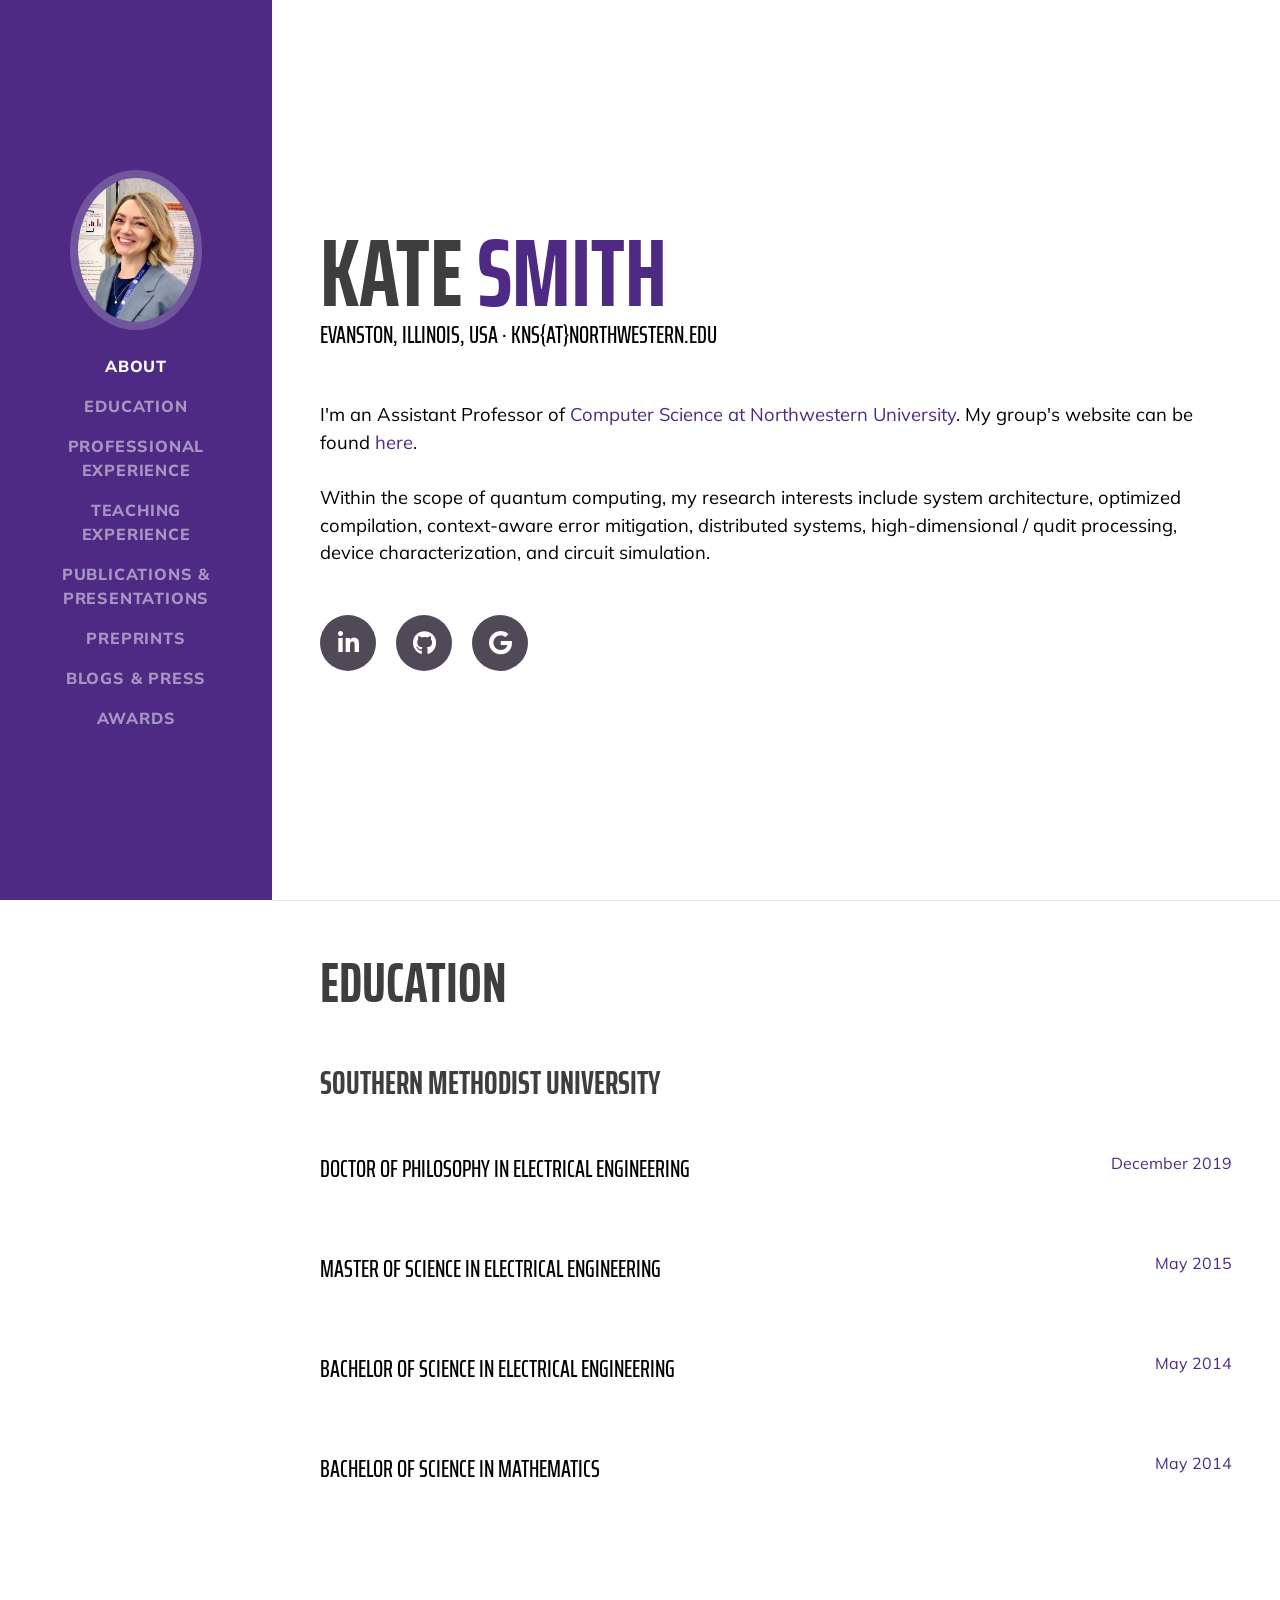
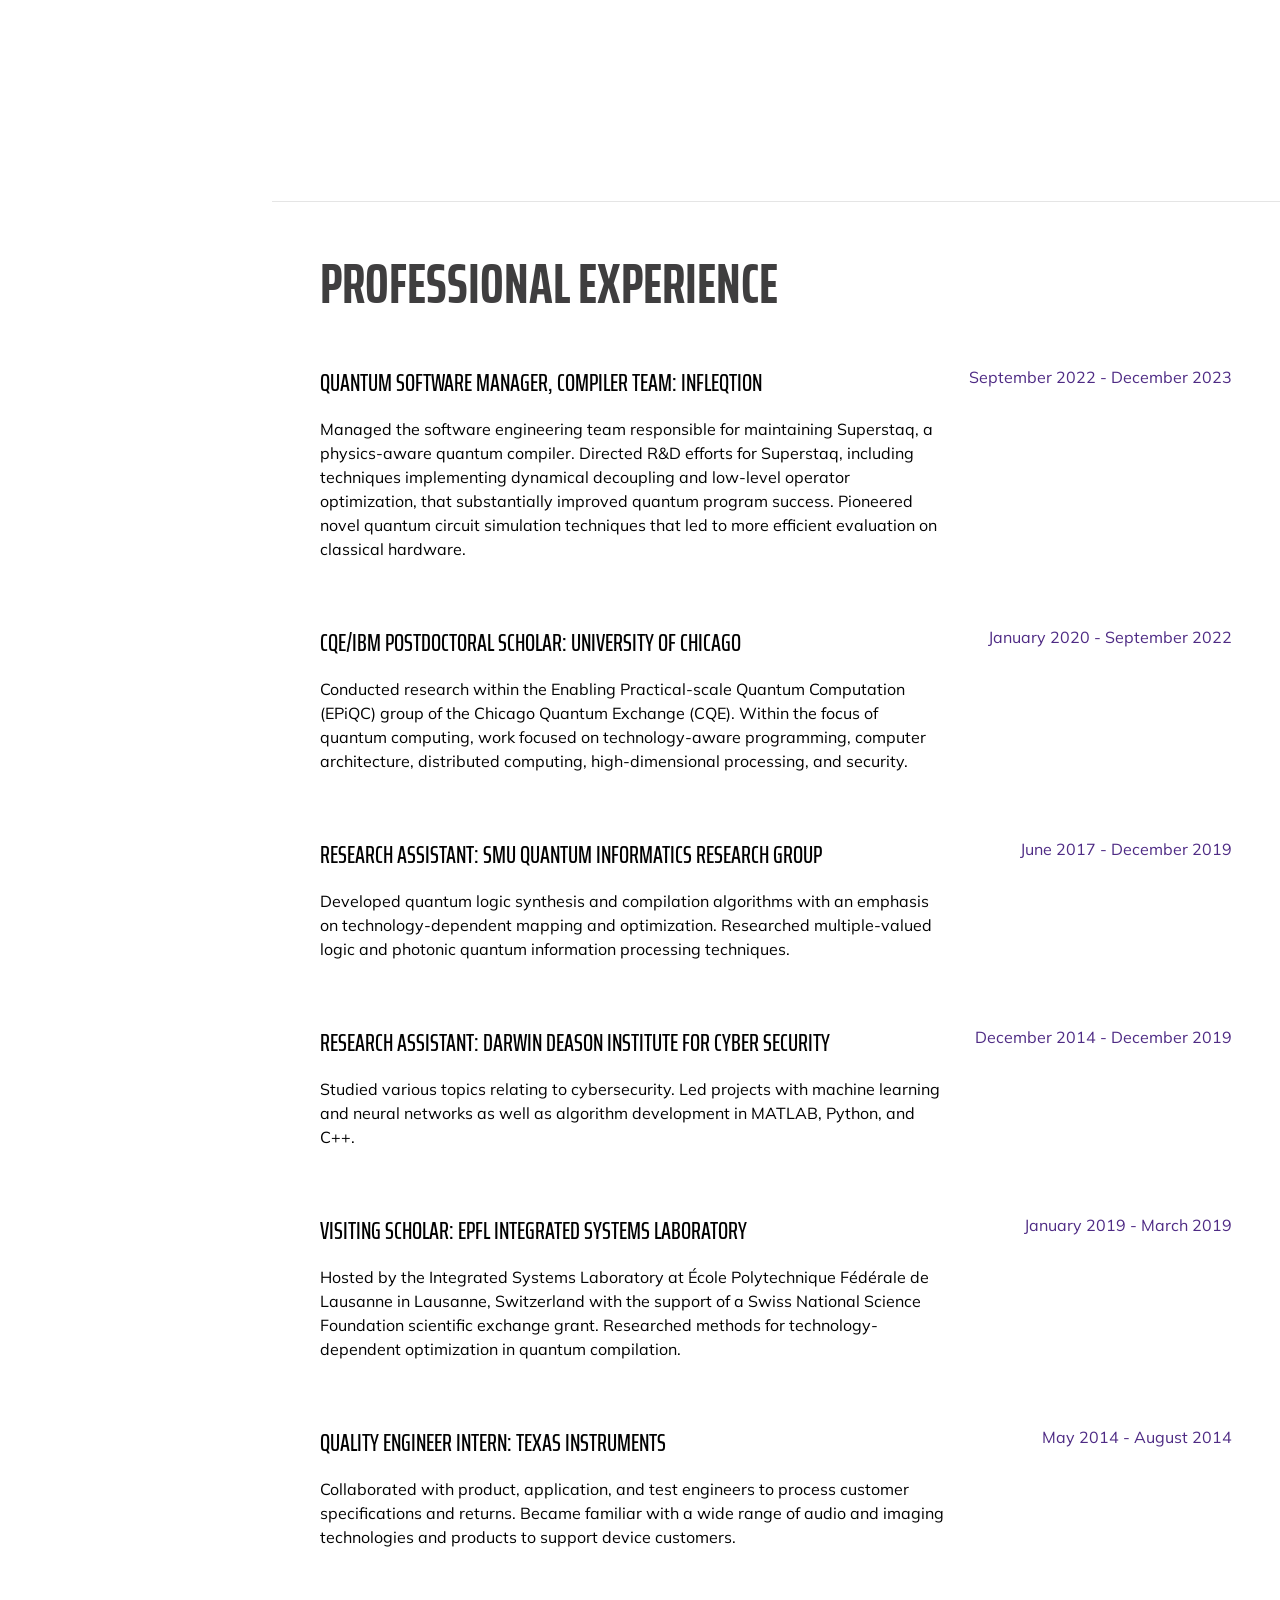
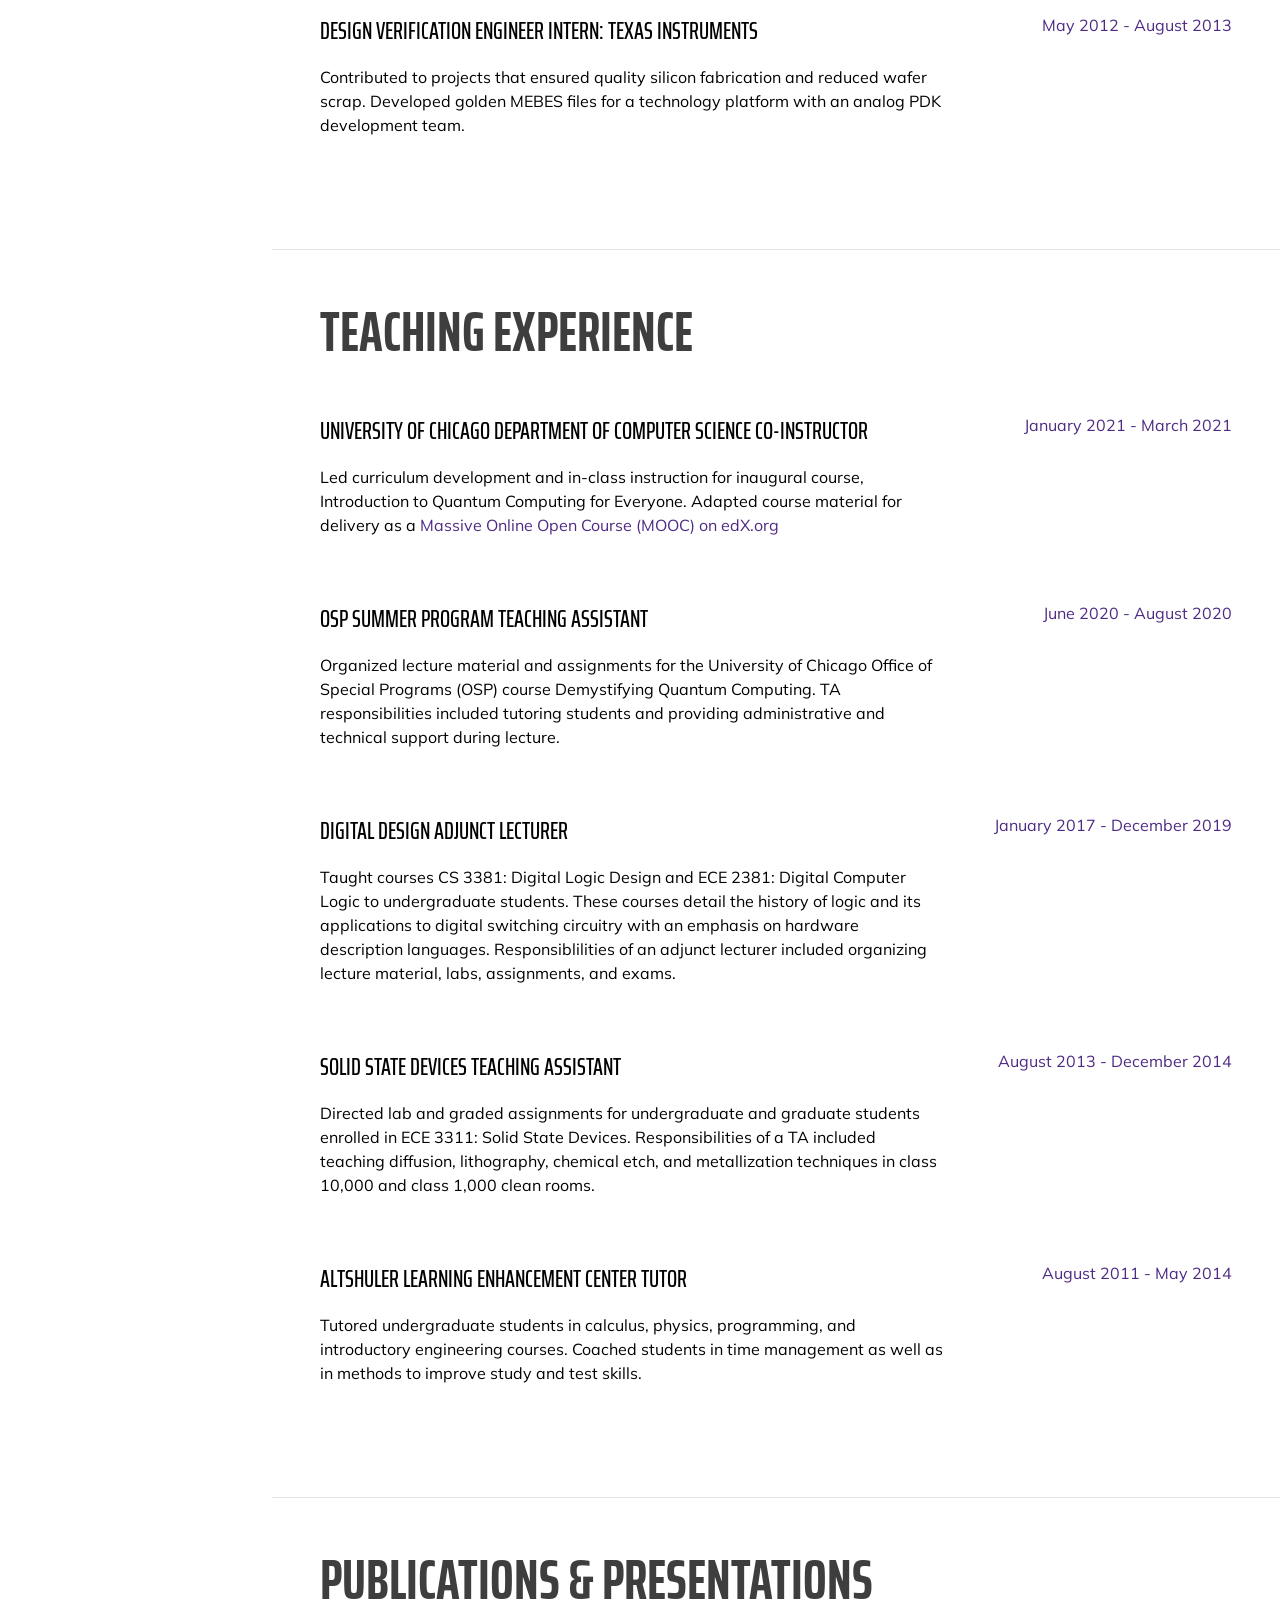
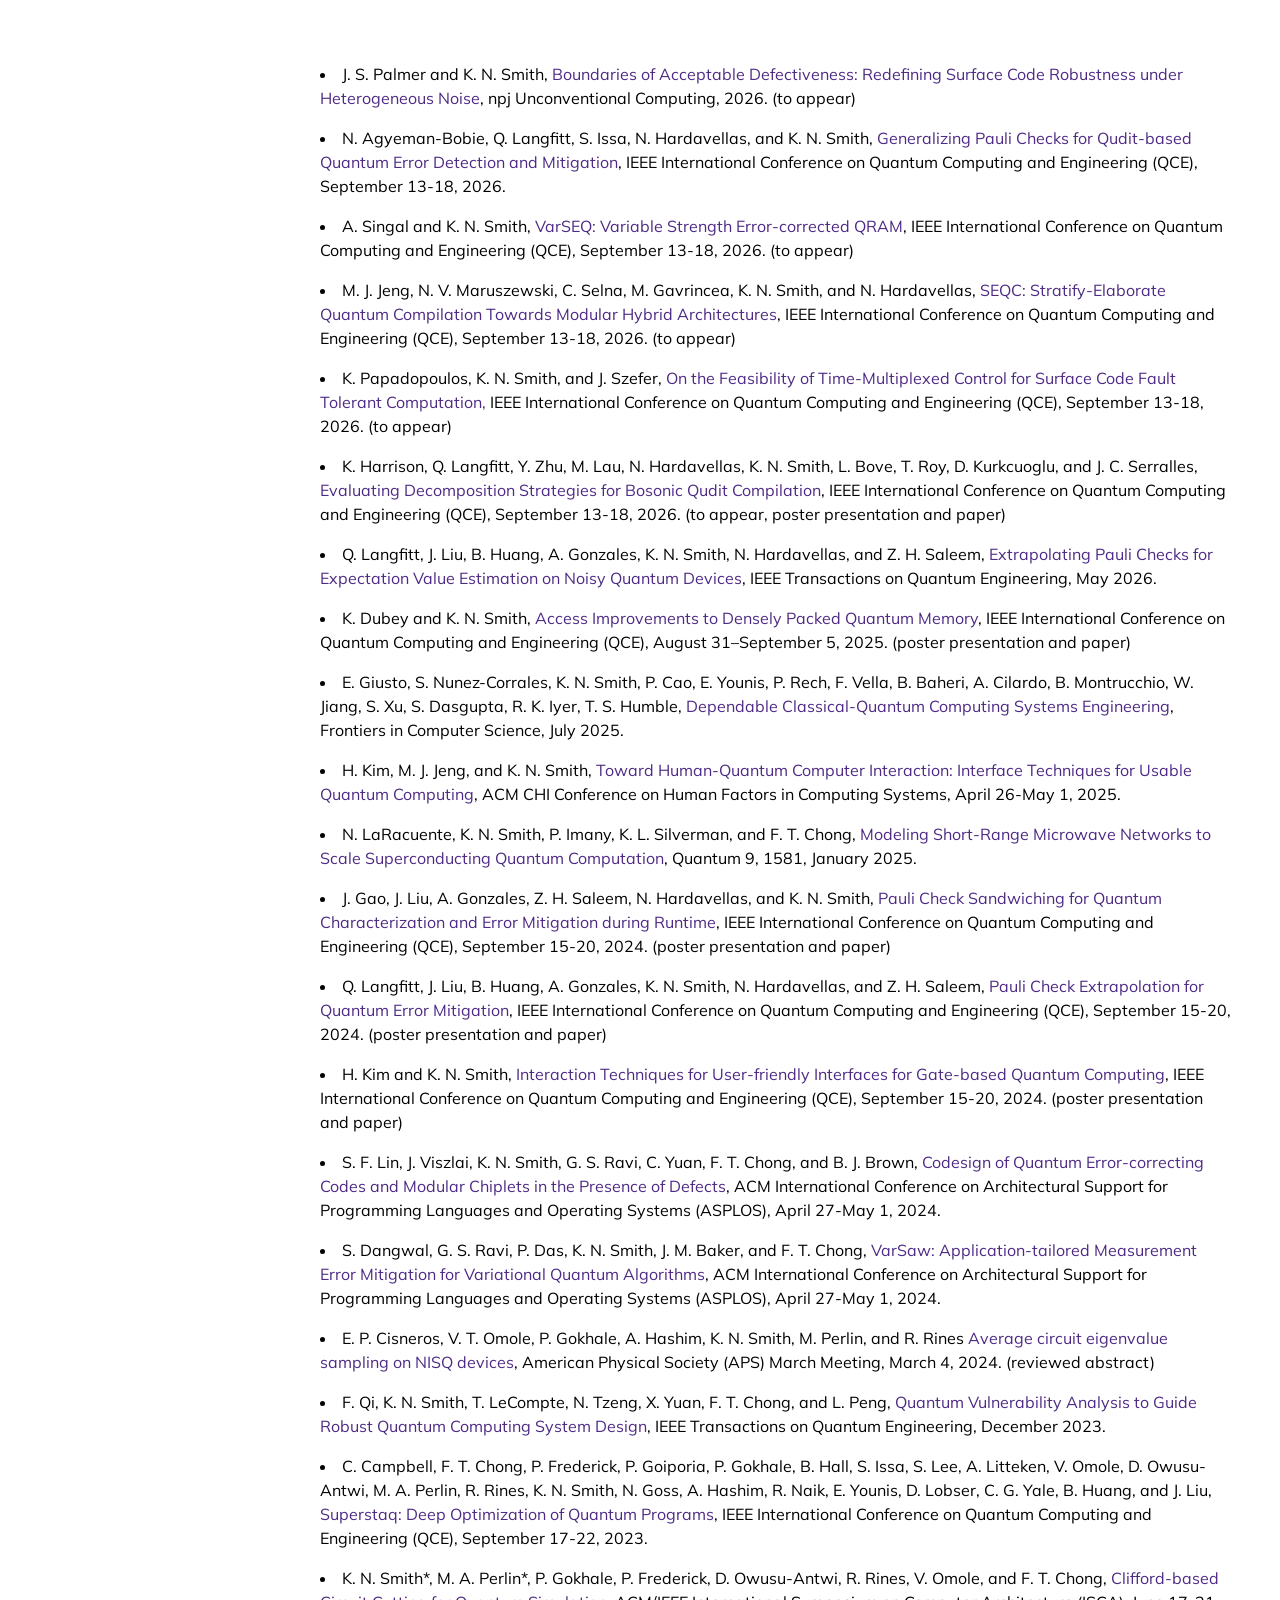
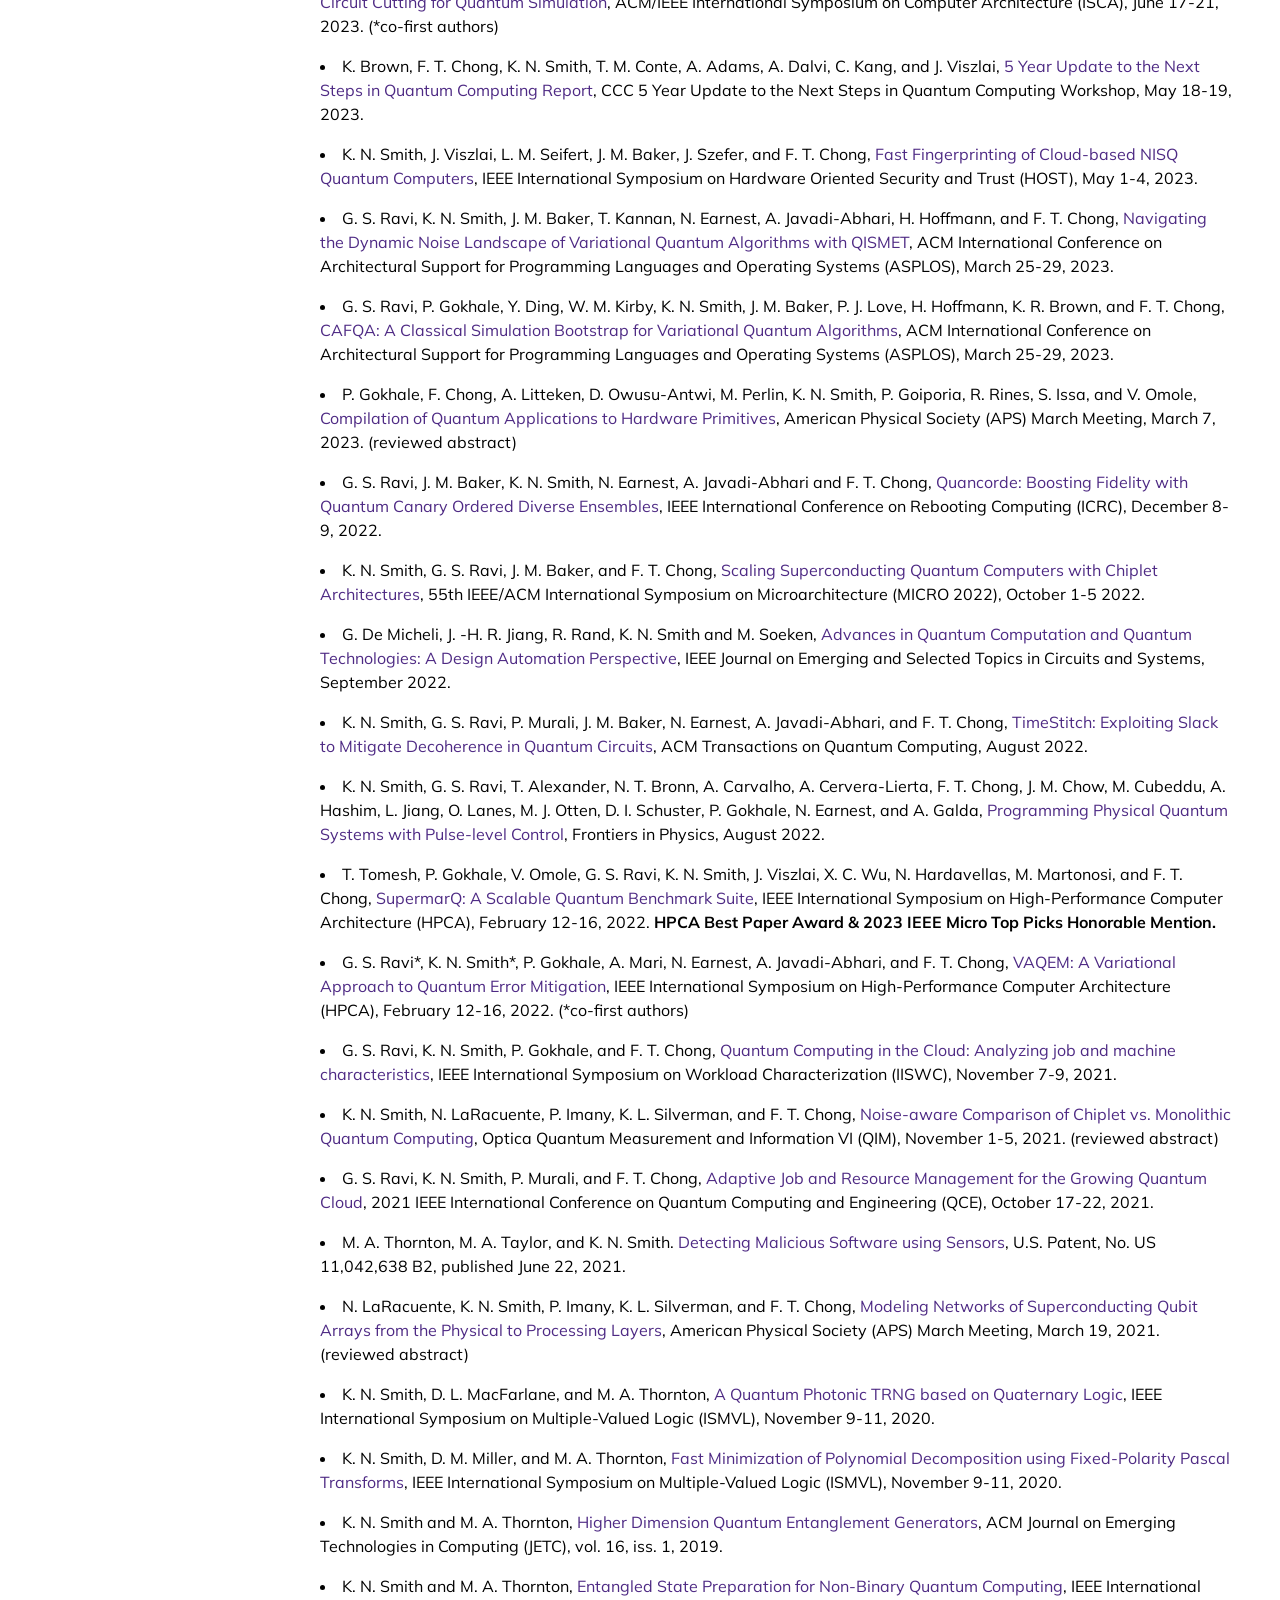
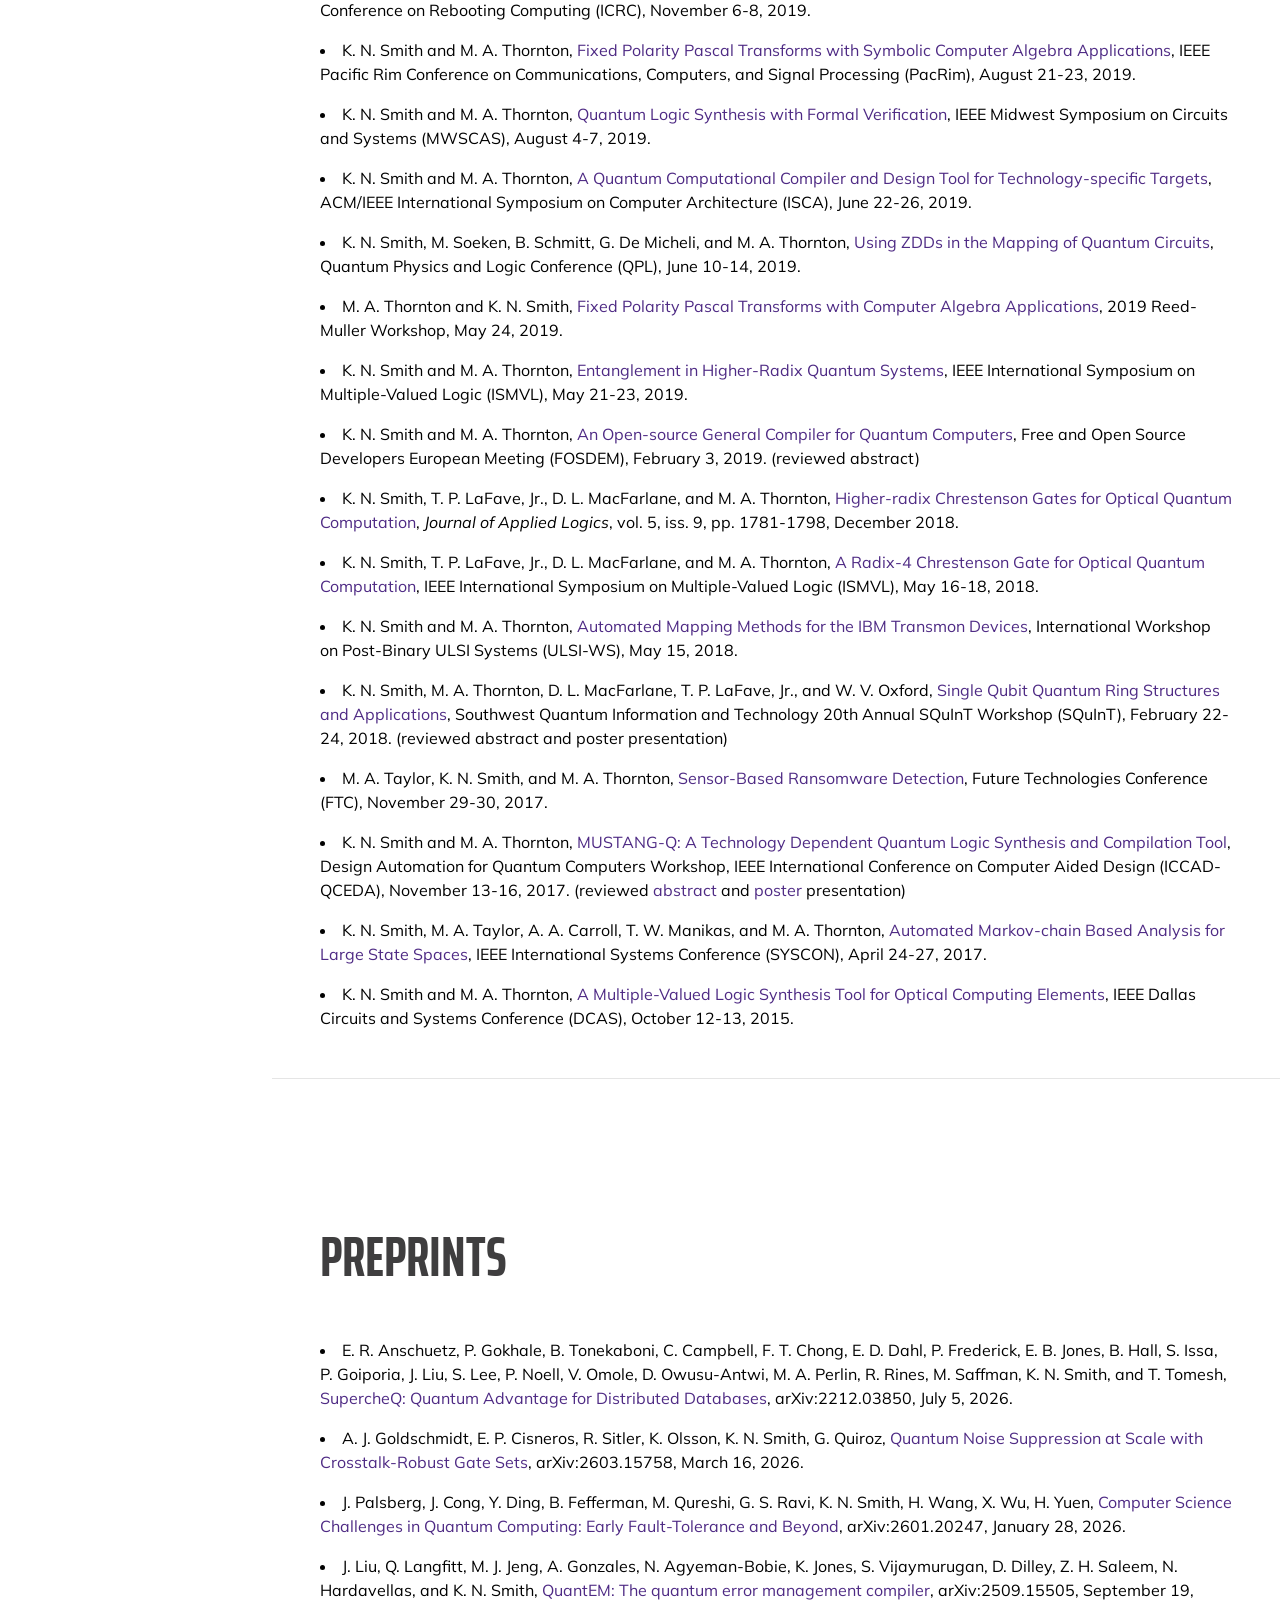
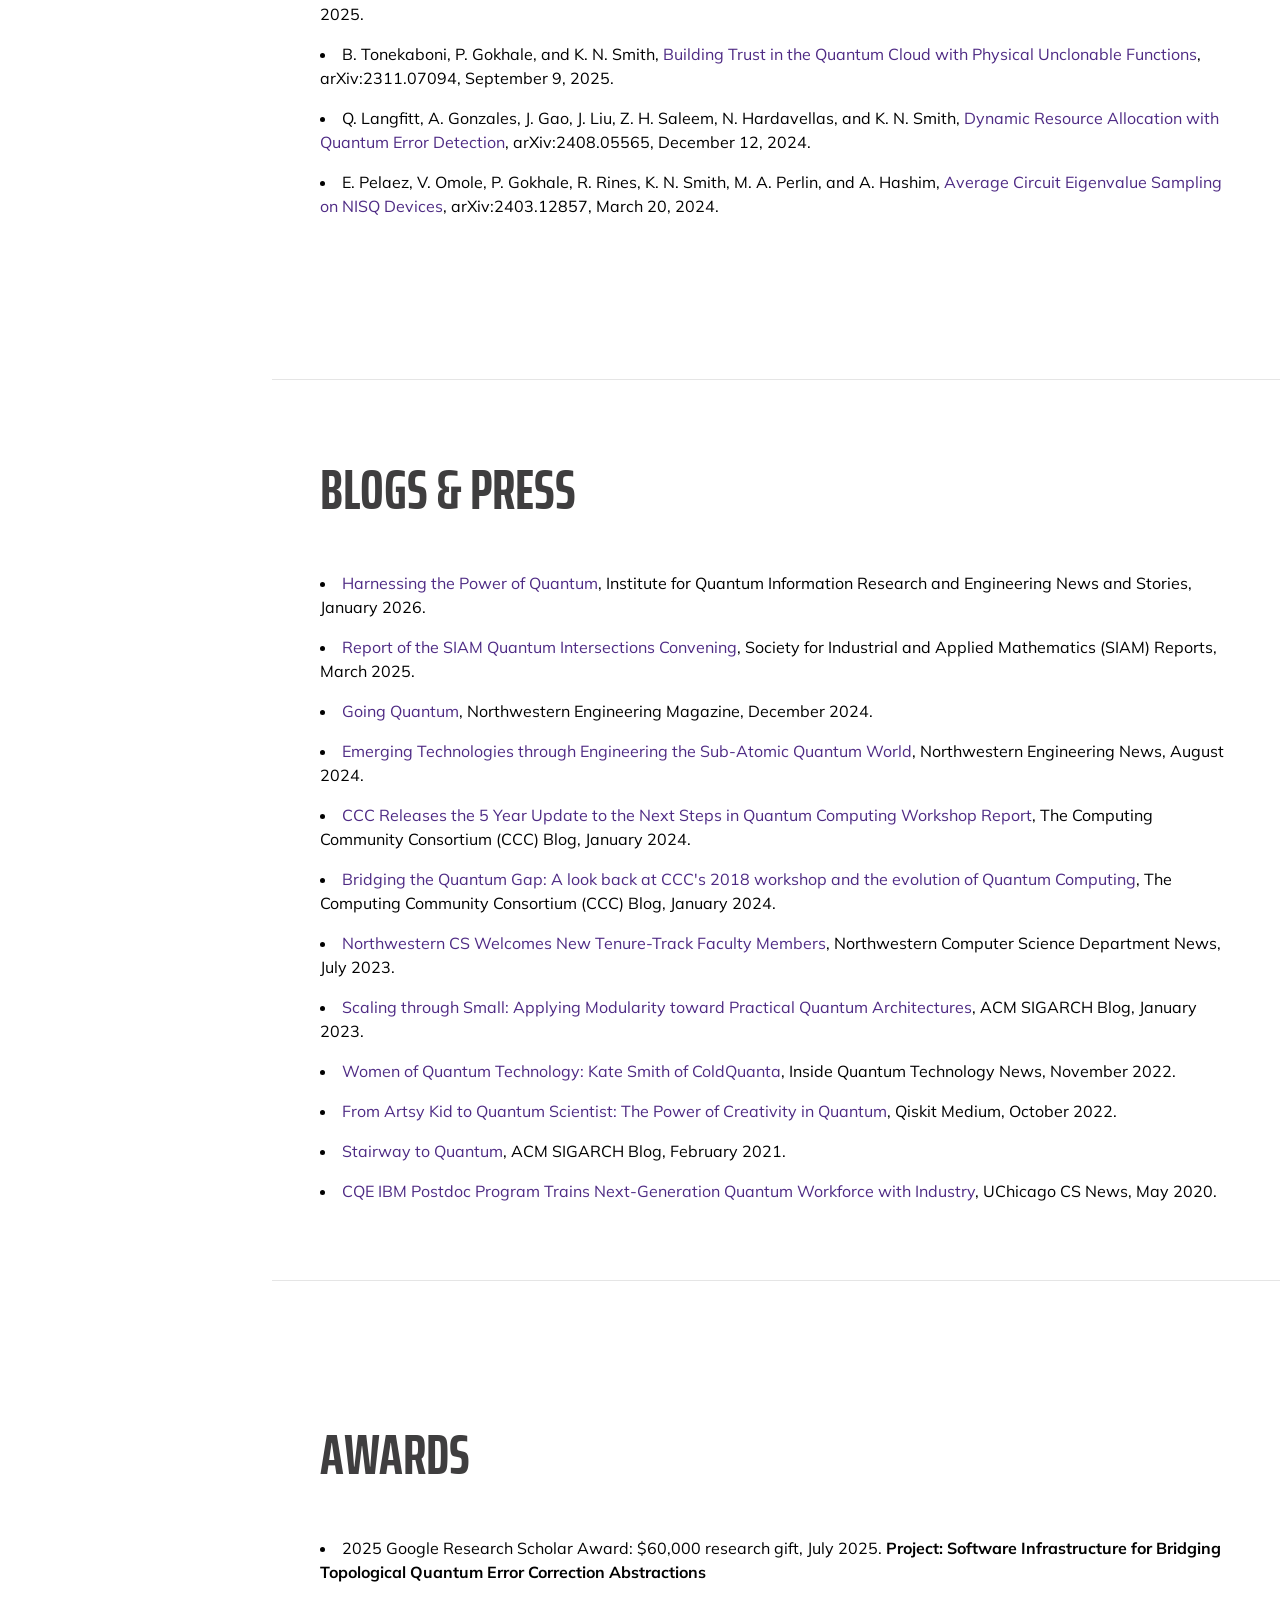
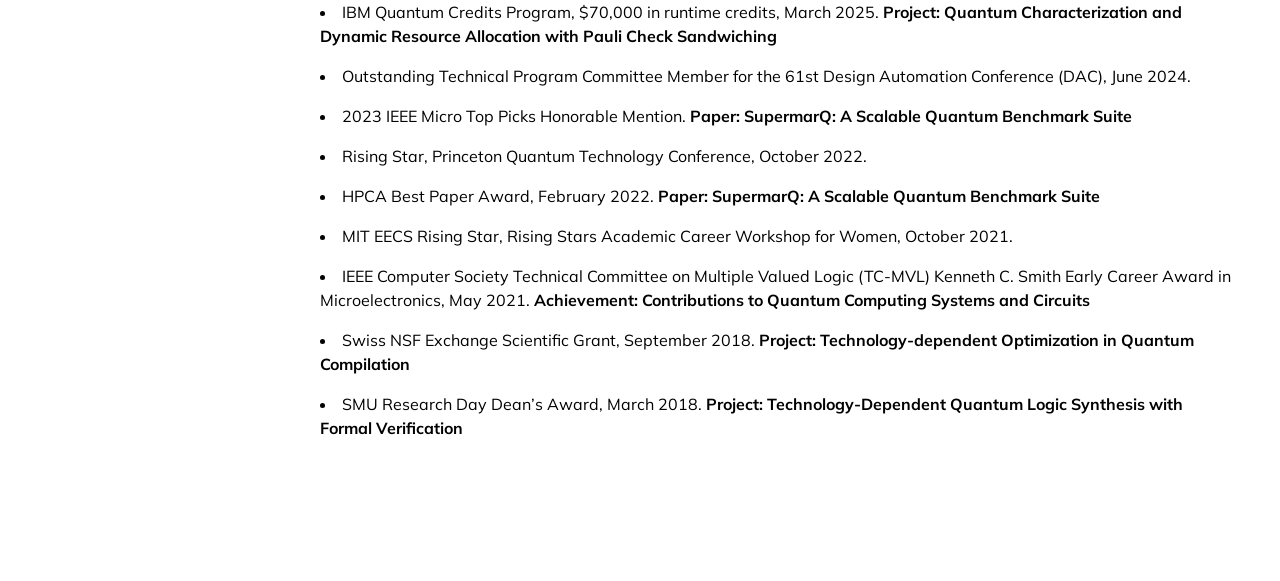
==== commit 3a4a013a: "fix paper title" ====
--- a/index.html
+++ b/index.html
@@ -328,7 +328,7 @@
         <p></p>
         <li>J. S. Palmer and K. N. Smith, <a href="https://arxiv.org/abs/2510.22001">Boundaries of Acceptable Defectiveness: Redefining Surface Code Robustness under Heterogeneous Noise</a>, npj Unconventional Computing, 2026. (to appear)</li>
         <p></p>
-        <li>N. Agyeman-Bobie, Q. Langfitt, S. Issa, N. Hardavellas, and K. N. Smith, <a href="https://knsmith.github.io/">Generalizing Pauli Checks for Qudit-based Quantum Error Detection and Mitigation</a>, IEEE International Conference on Quantum Computing and Engineering (QCE), September 13-18, 2026. </li>
+        <li>N. Agyeman-Bobie, Q. Langfitt, S. Issa, N. Hardavellas, and K. N. Smith, <a href="https://arxiv.org/abs/2608.18332">Generalizing Pauli Checks for Qudit-based Quantum Error Detection and Mitigation</a>, IEEE International Conference on Quantum Computing and Engineering (QCE), September 13-18, 2026. </li>
         <p></p>
         <li>A. Singal and K. N. Smith, <a href="https://arxiv.org/abs/2504.21687">VarSEQ: Variable Strength Error-corrected QRAM</a>, IEEE International Conference on Quantum Computing and Engineering (QCE), September 13-18, 2026. (to appear)</li>
         <p></p>
@@ -336,7 +336,7 @@
         <p></p>
         <li>K. Papadopoulos, K. N. Smith, and J. Szefer, <a href="https://knsmith.github.io/">On the Feasibility of Time-Multiplexed Control for Surface Code Fault Tolerant Computation,</a> IEEE International Conference on Quantum Computing and Engineering (QCE), September 13-18, 2026. (to appear)</li>
         <p></p>
-        <li>K. Harrison, Q. Langfitt, Y. Zhu, M. Lau, N. Hardavellas, K. N. Smith, L. Bove, T. Roy, D. Kurkcuoglu, and J. C. Serralles, <a href="https://knsmith.github.io/">Decomposition Strategies for Bosonic Qudit Compilation</a>, IEEE International Conference on Quantum Computing and Engineering (QCE), September 13-18, 2026. (to appear, poster presentation and paper)</li>
+        <li>K. Harrison, Q. Langfitt, Y. Zhu, M. Lau, N. Hardavellas, K. N. Smith, L. Bove, T. Roy, D. Kurkcuoglu, and J. C. Serralles, <a href="./pdfs/IEEE_QCE2026_Bosonic_Qudit_Compilation.pdf">Evaluating Decomposition Strategies for Bosonic Qudit Compilation</a>, IEEE International Conference on Quantum Computing and Engineering (QCE), September 13-18, 2026. (to appear, poster presentation and paper)</li>
         <p></p>
         <li>Q. Langfitt, J. Liu, B. Huang, A. Gonzales, K. N. Smith, N. Hardavellas, and Z. H. Saleem, <a href="https://arxiv.org/abs/2406.14759">Extrapolating Pauli Checks for Expectation Value Estimation on Noisy Quantum Devices</a>, IEEE Transactions on Quantum Engineering, May 2026.</li>
         <p></p>
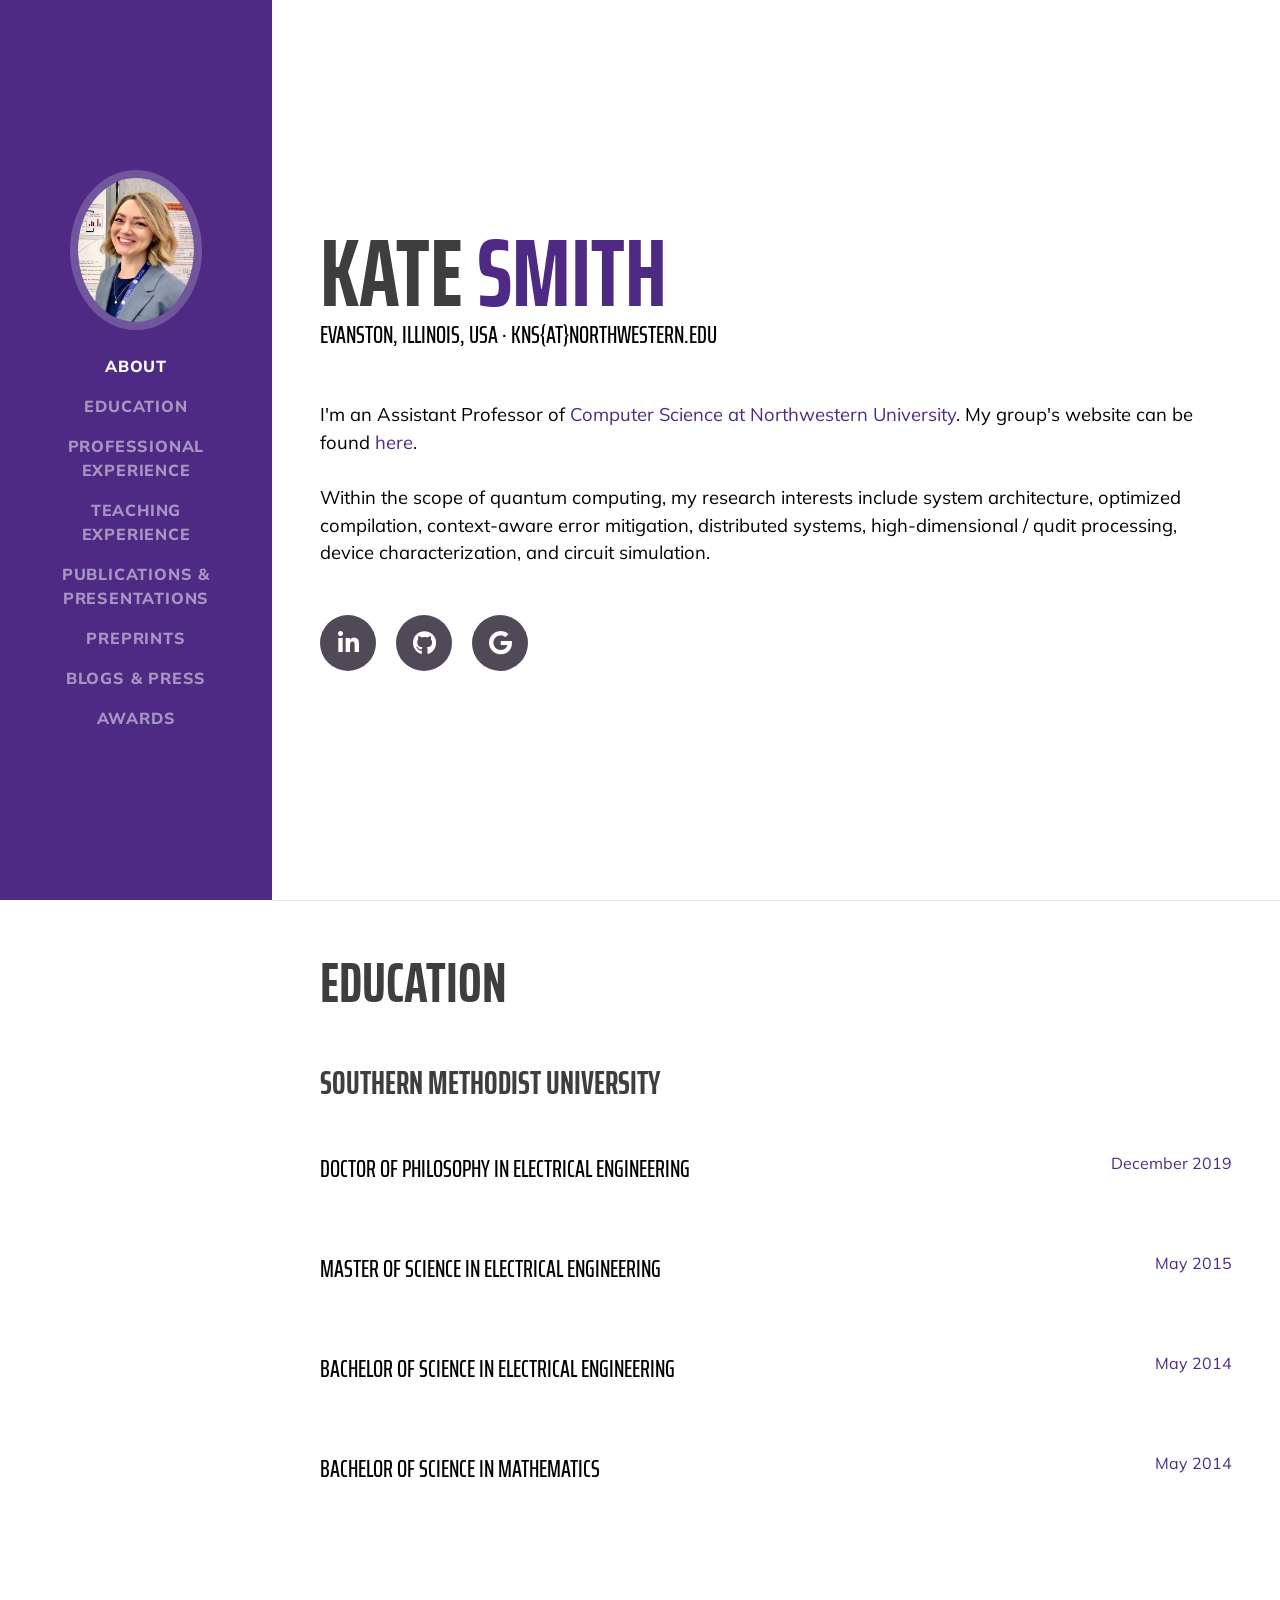
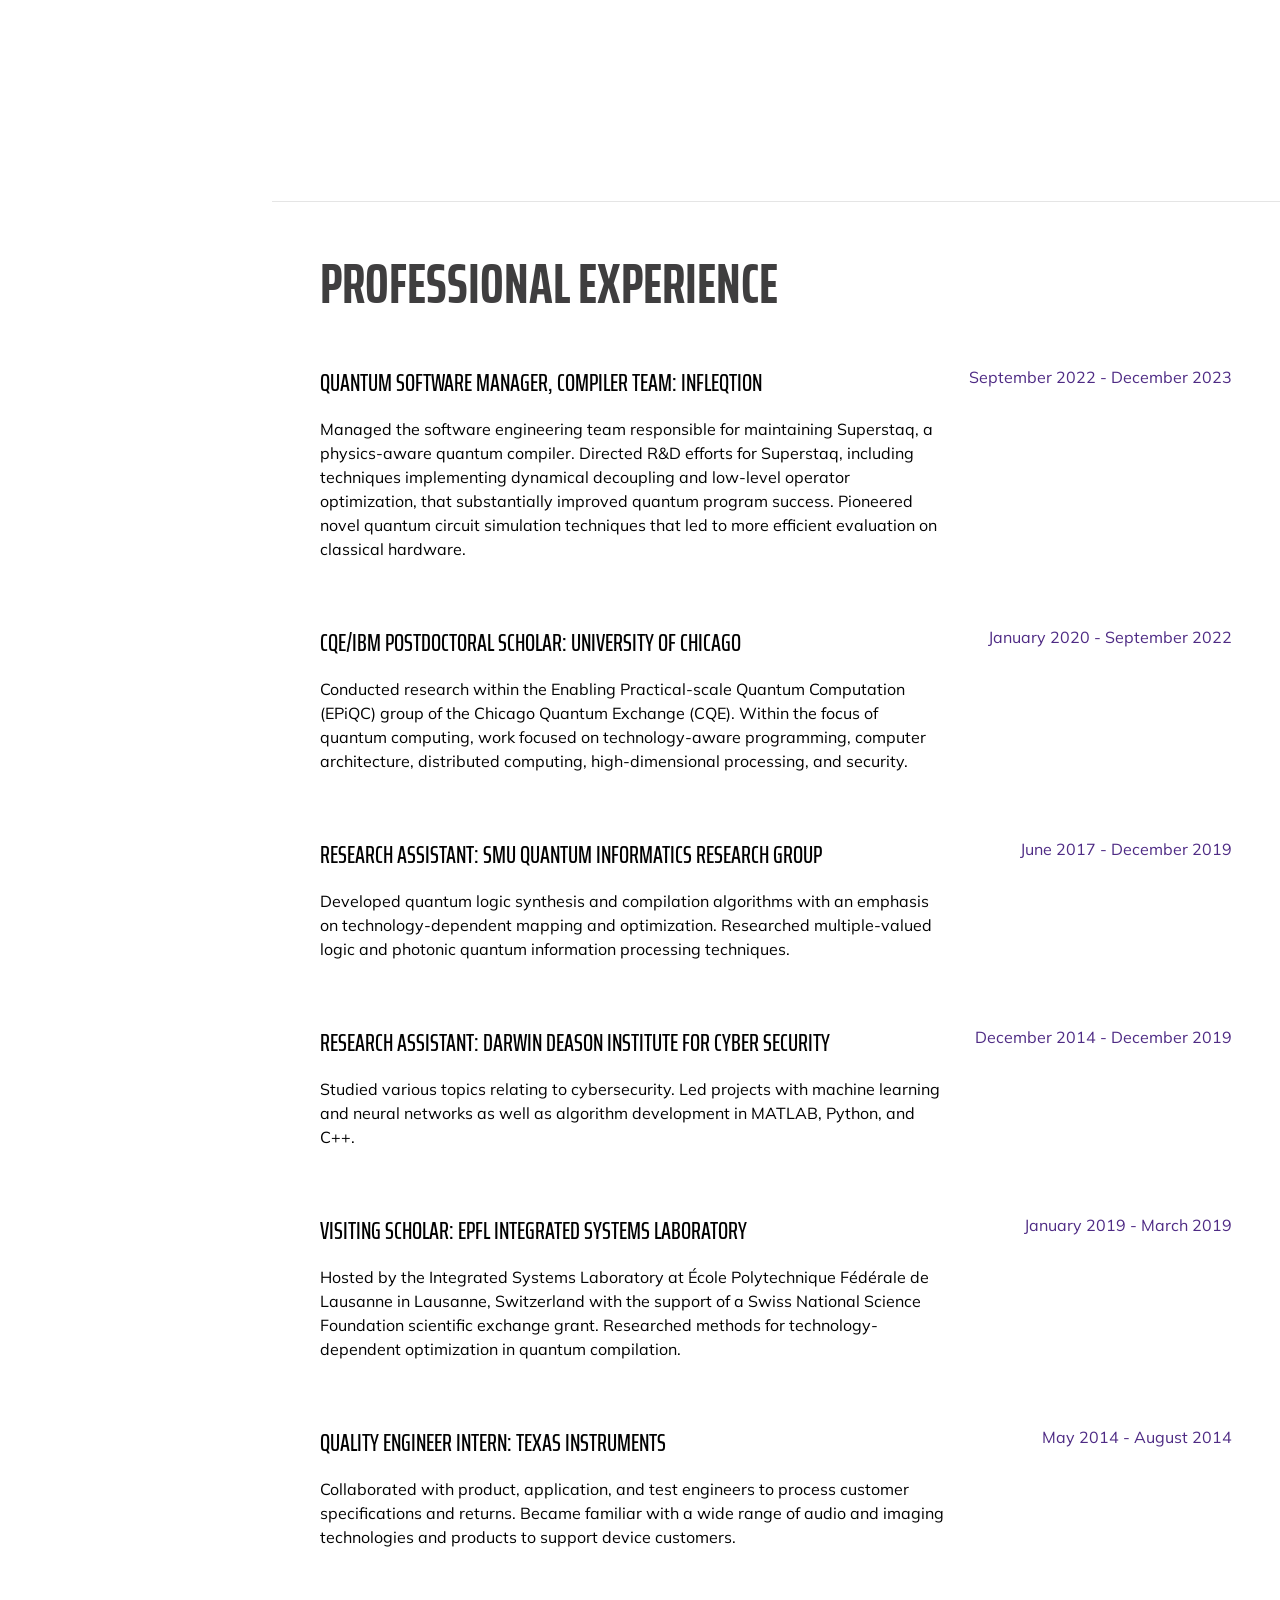
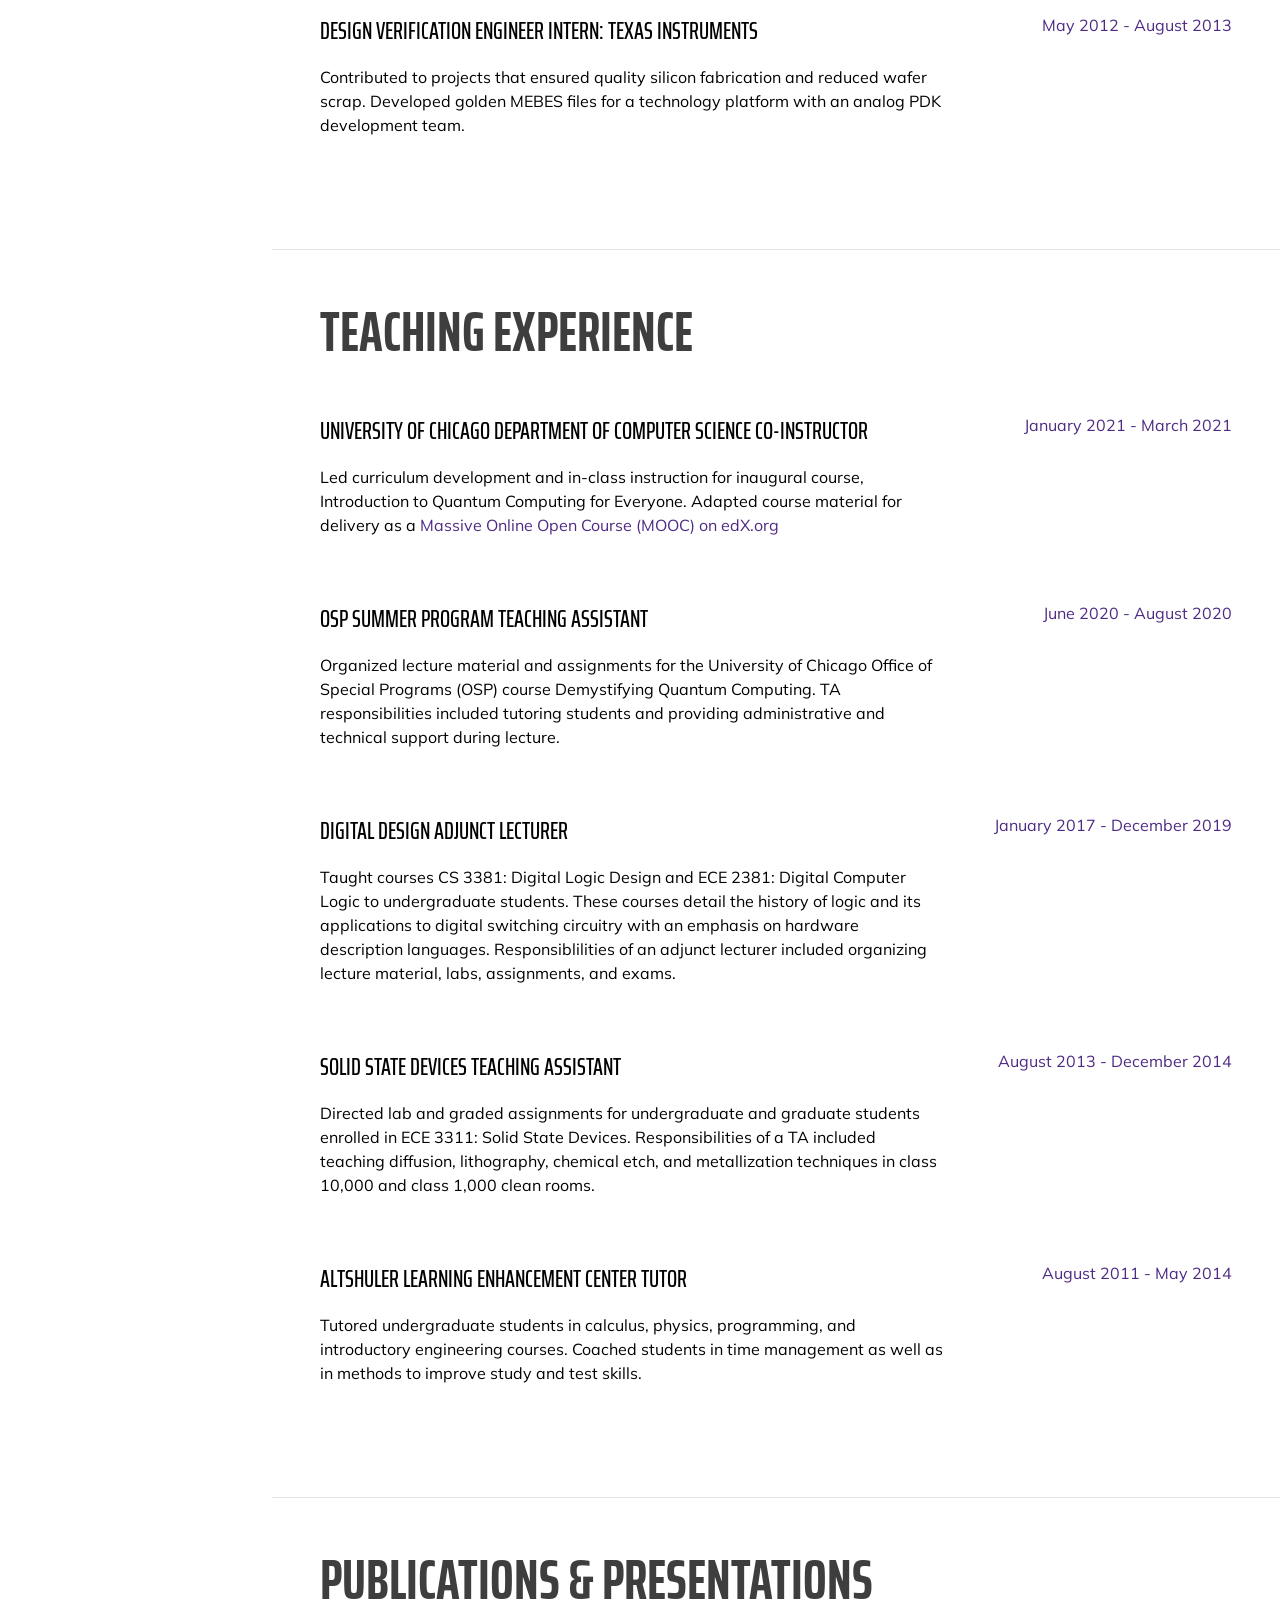
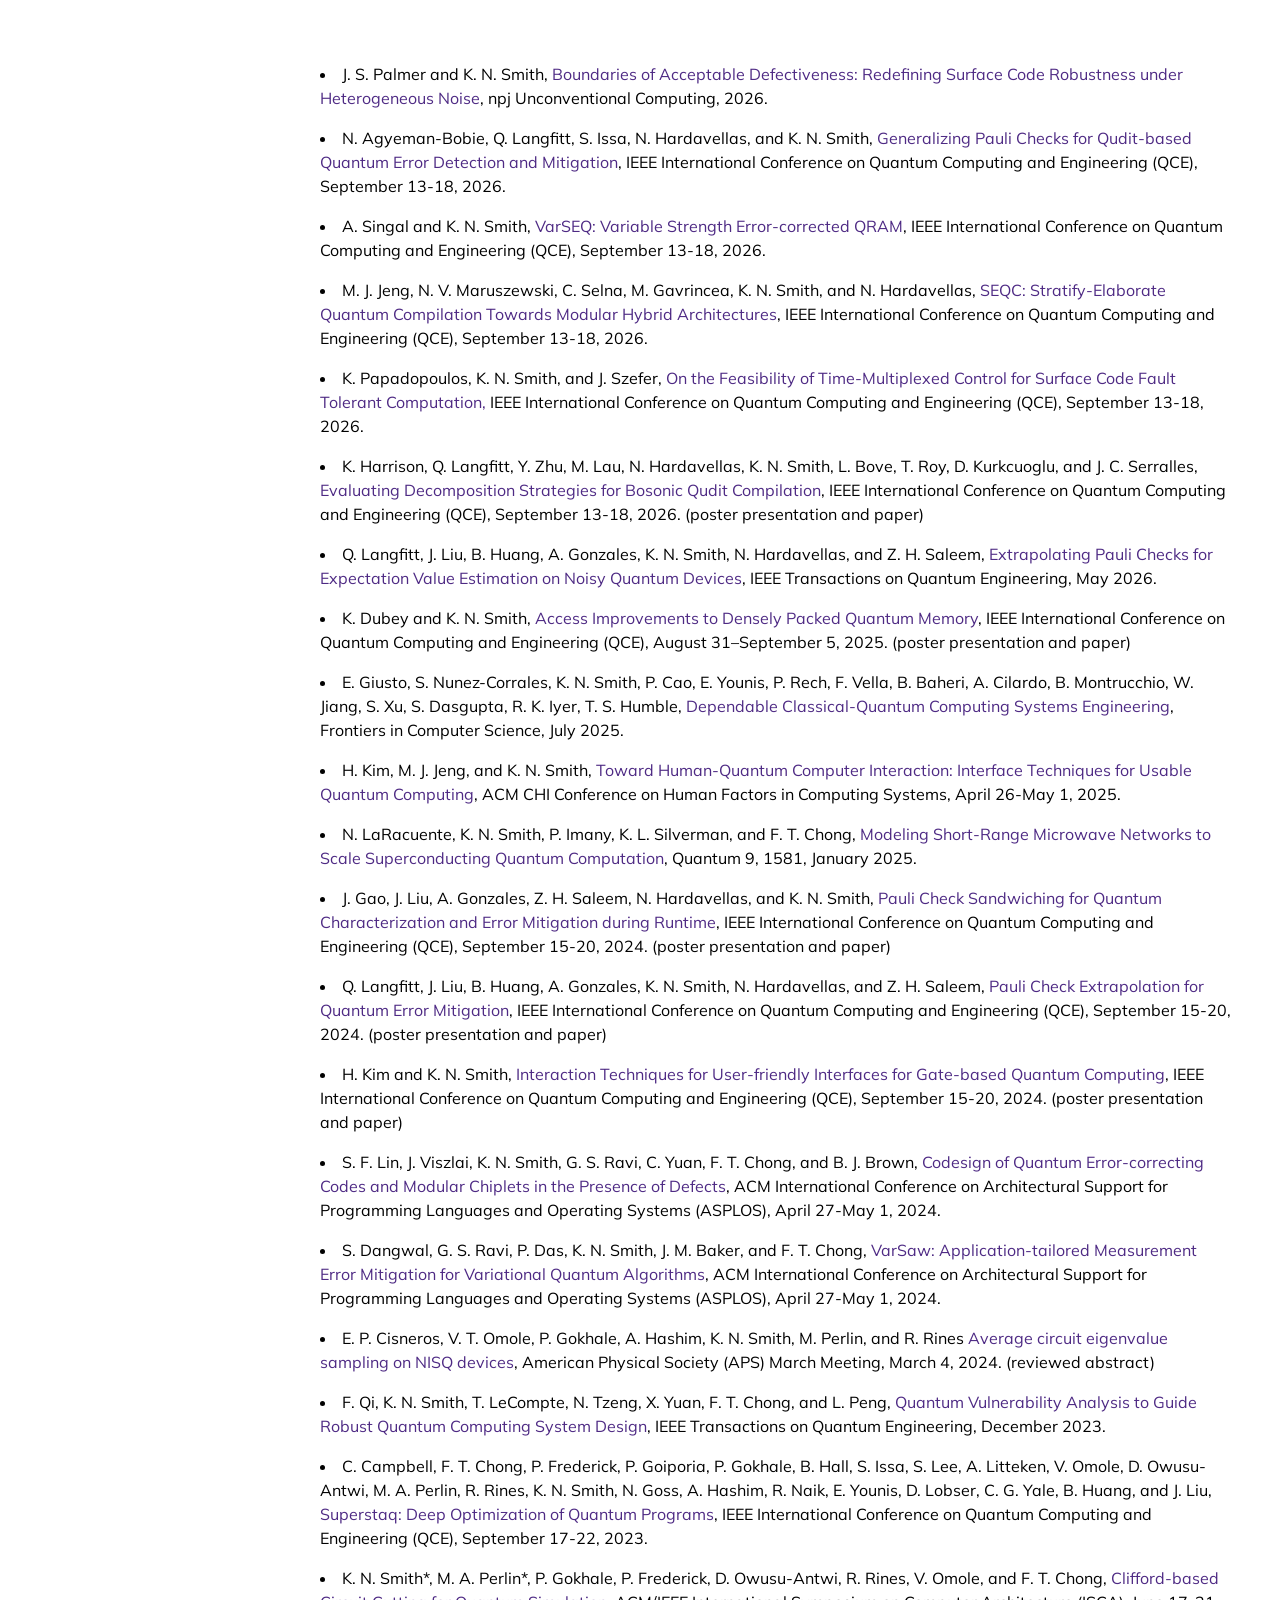
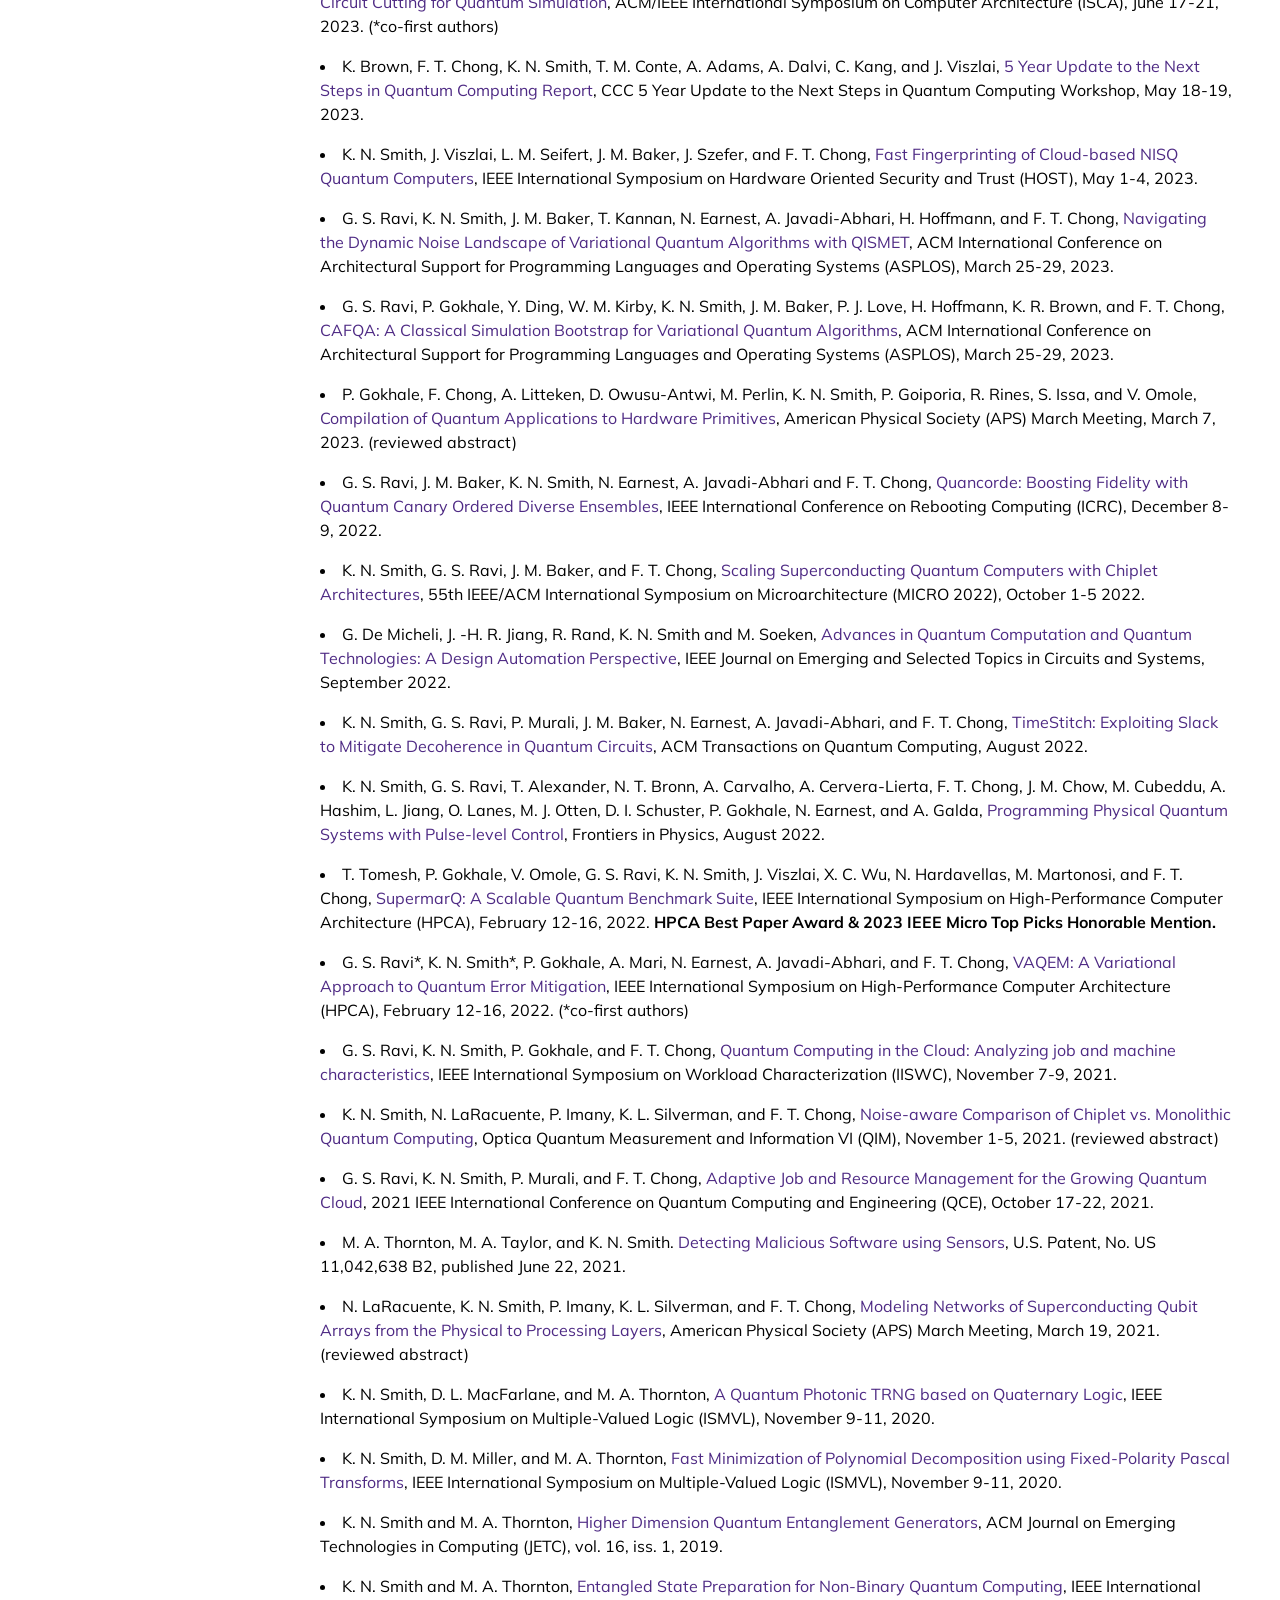
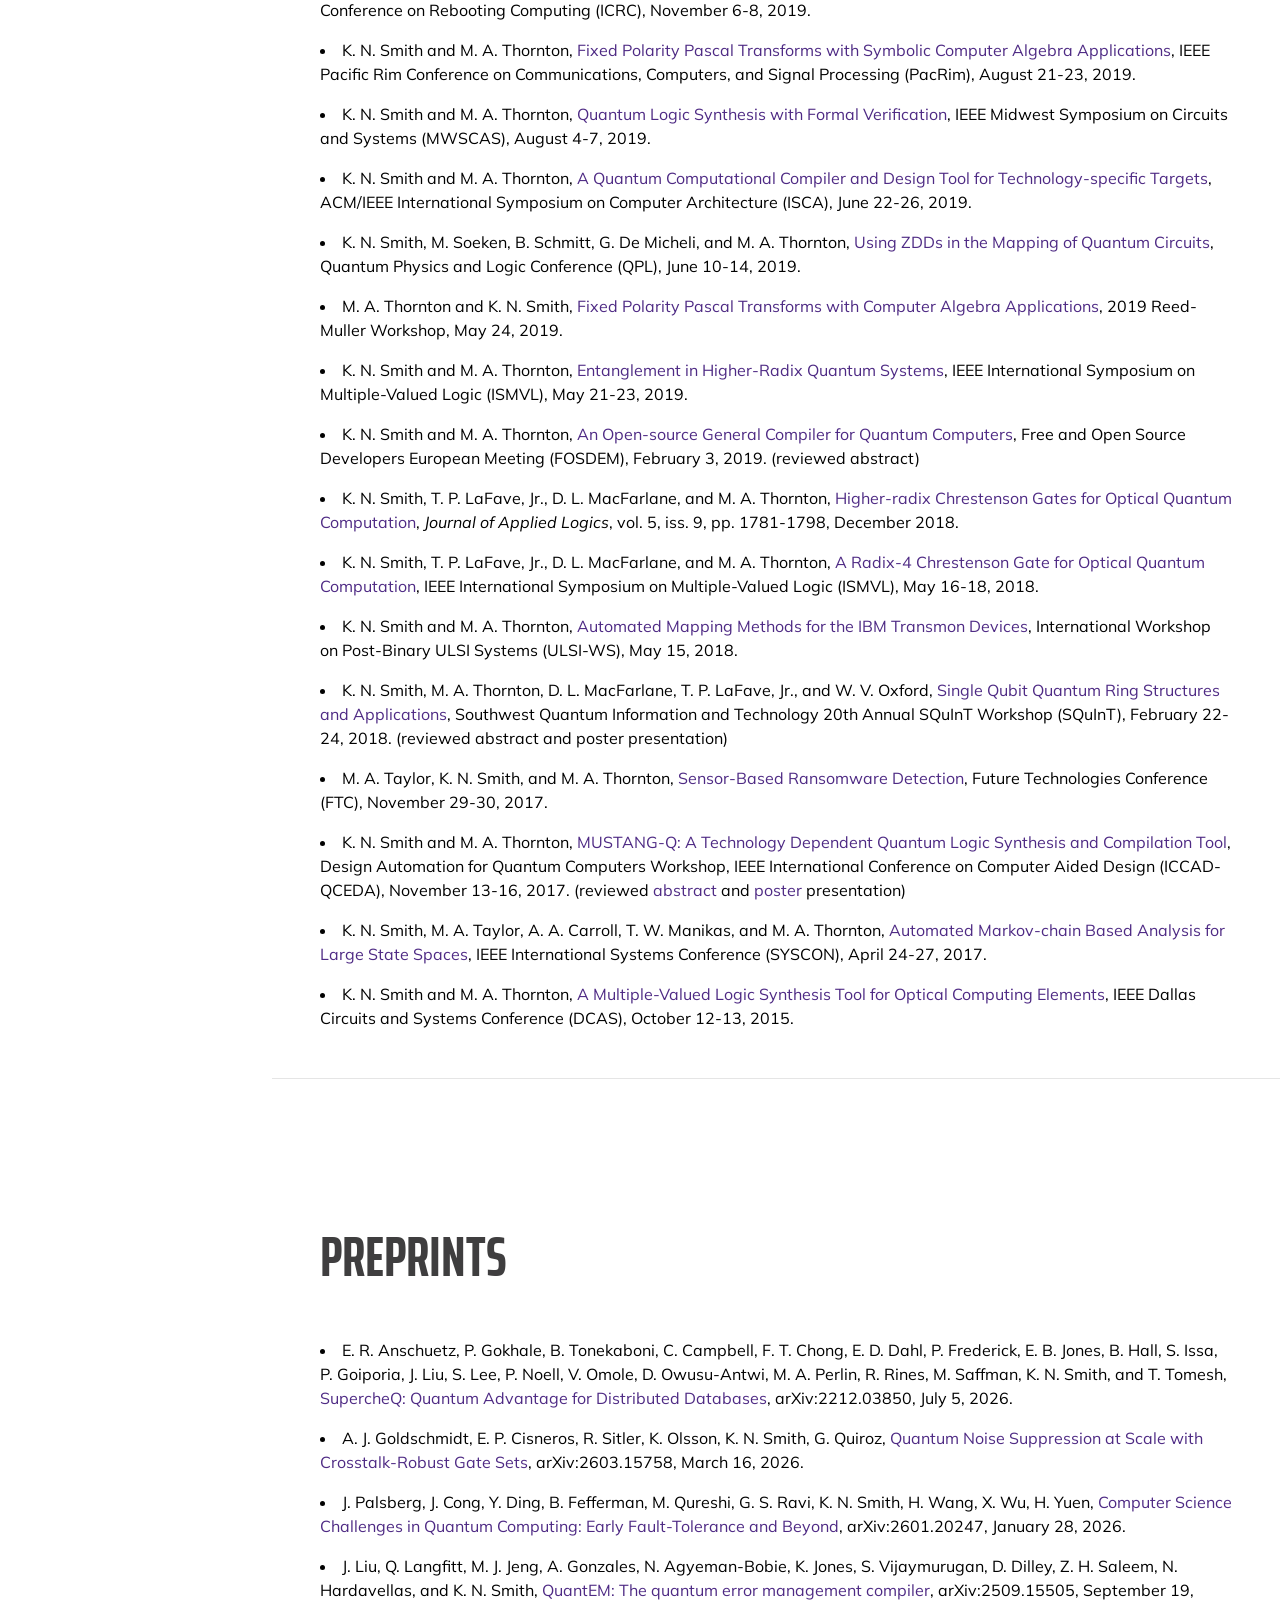
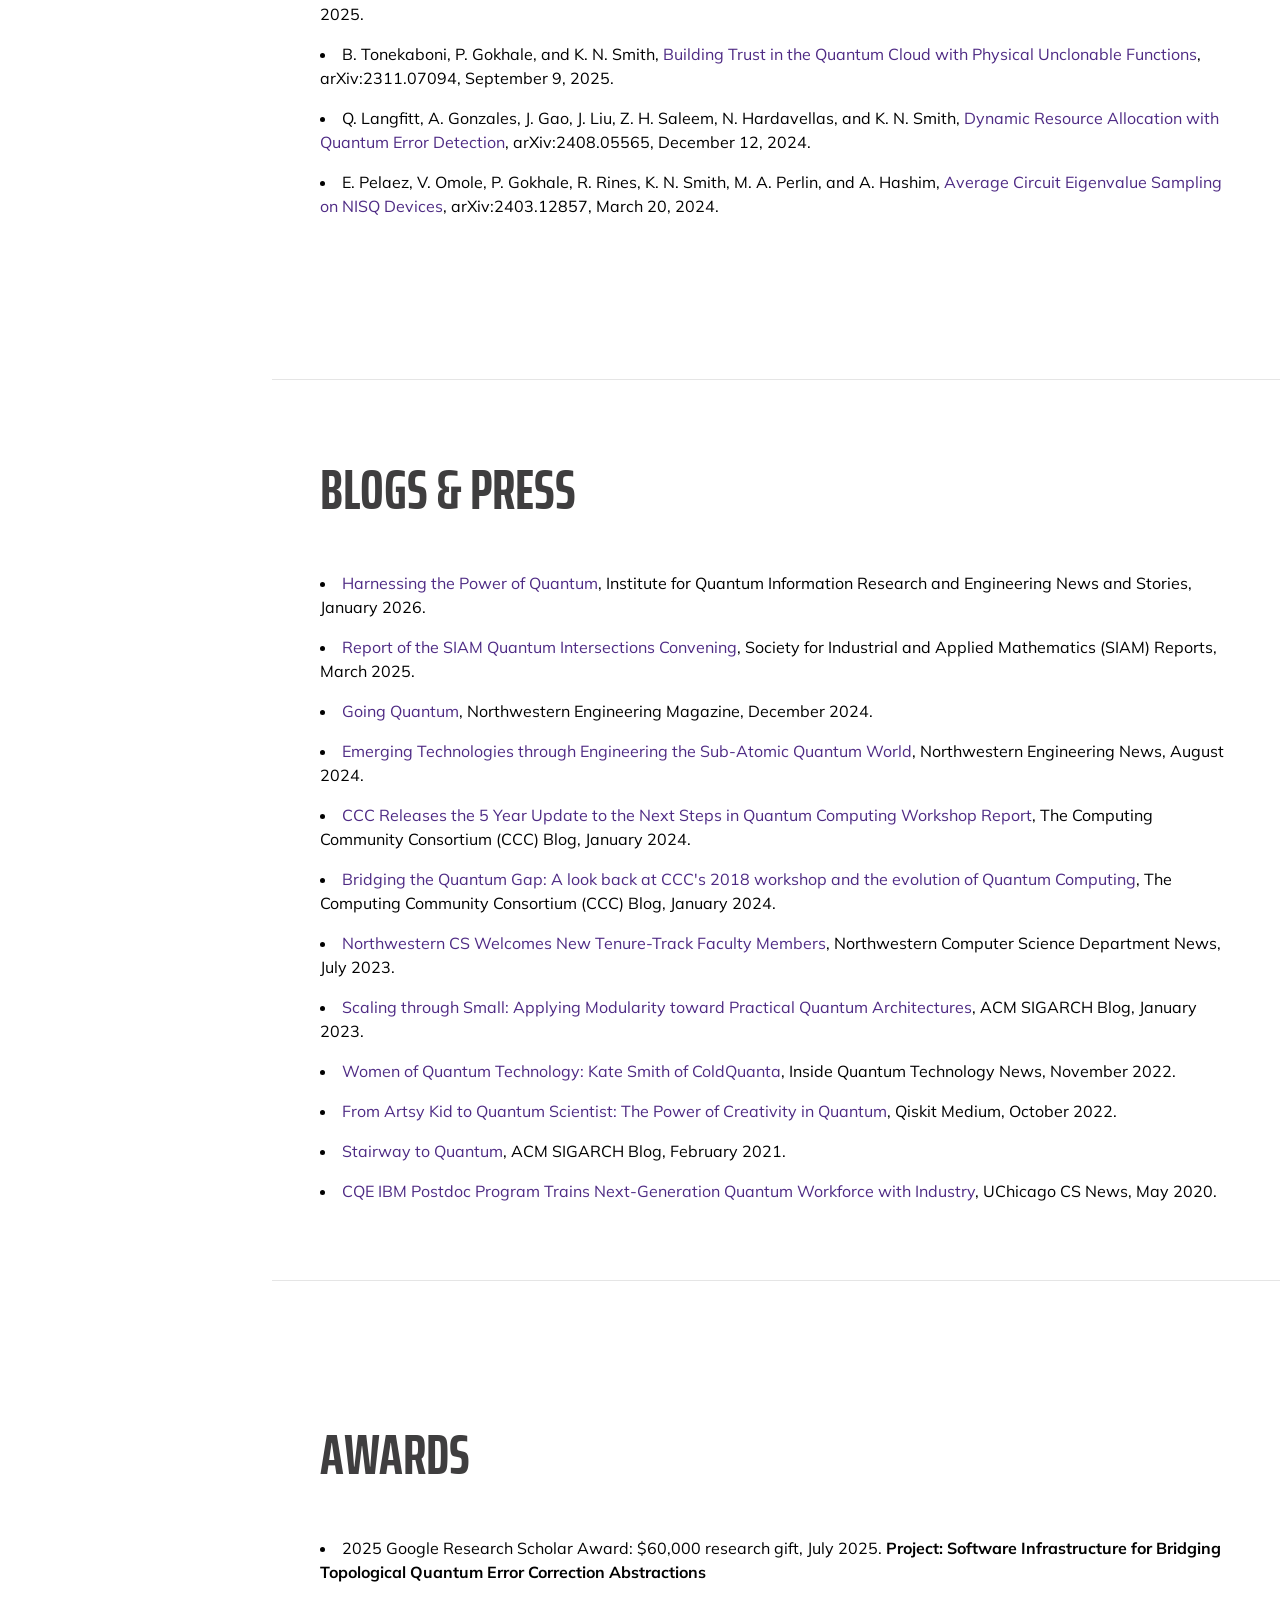
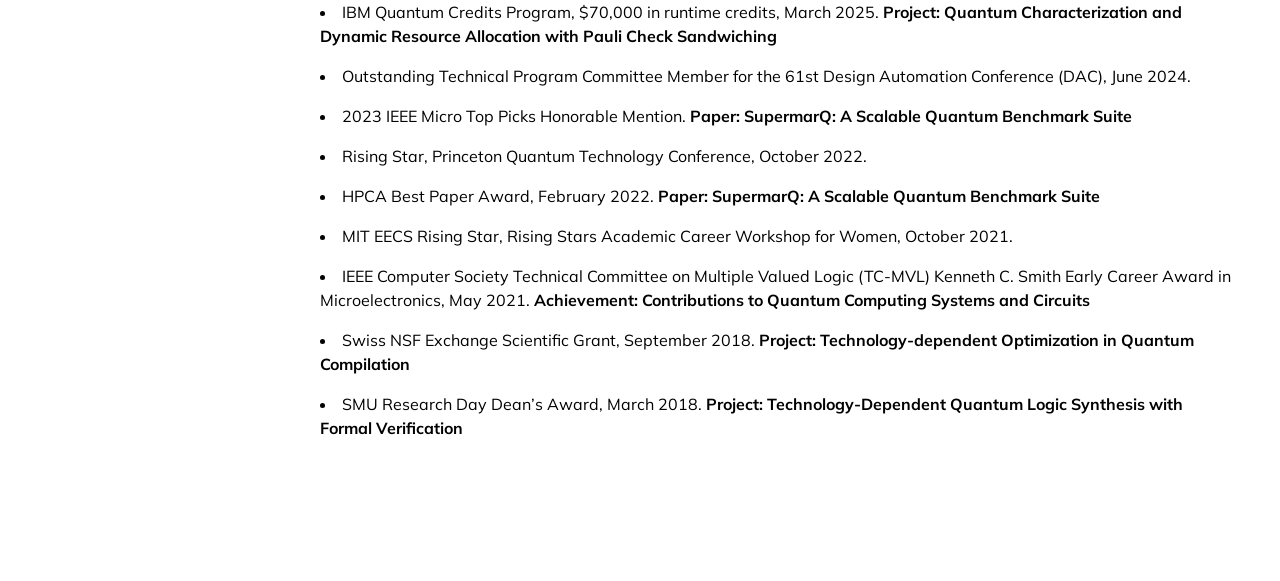
==== commit 45a6c934: "edits" ====
--- a/index.html
+++ b/index.html
@@ -326,17 +326,17 @@
       <div class="w-100">
         <h2 class="mb-5">Publications & Presentations</h2>
         <p></p>
-        <li>J. S. Palmer and K. N. Smith, <a href="https://arxiv.org/abs/2510.22001">Boundaries of Acceptable Defectiveness: Redefining Surface Code Robustness under Heterogeneous Noise</a>, npj Unconventional Computing, 2026. (to appear)</li>
+        <li>J. S. Palmer and K. N. Smith, <a href="https://arxiv.org/abs/2510.22001">Boundaries of Acceptable Defectiveness: Redefining Surface Code Robustness under Heterogeneous Noise</a>, npj Unconventional Computing, 2026. </li>
         <p></p>
         <li>N. Agyeman-Bobie, Q. Langfitt, S. Issa, N. Hardavellas, and K. N. Smith, <a href="https://arxiv.org/abs/2608.18332">Generalizing Pauli Checks for Qudit-based Quantum Error Detection and Mitigation</a>, IEEE International Conference on Quantum Computing and Engineering (QCE), September 13-18, 2026. </li>
         <p></p>
-        <li>A. Singal and K. N. Smith, <a href="https://arxiv.org/abs/2504.21687">VarSEQ: Variable Strength Error-corrected QRAM</a>, IEEE International Conference on Quantum Computing and Engineering (QCE), September 13-18, 2026. (to appear)</li>
-        <p></p>
-        <li>M. J. Jeng, N. V. Maruszewski, C. Selna, M. Gavrincea, K. N. Smith, and N. Hardavellas, <a href="https://arxiv.org/abs/2501.08478">SEQC: Stratify-Elaborate Quantum Compilation Towards Modular Hybrid Architectures</a>, IEEE International Conference on Quantum Computing and Engineering (QCE), September 13-18, 2026. (to appear)</li>
-        <p></p>
-        <li>K. Papadopoulos, K. N. Smith, and J. Szefer, <a href="https://knsmith.github.io/">On the Feasibility of Time-Multiplexed Control for Surface Code Fault Tolerant Computation,</a> IEEE International Conference on Quantum Computing and Engineering (QCE), September 13-18, 2026. (to appear)</li>
-        <p></p>
-        <li>K. Harrison, Q. Langfitt, Y. Zhu, M. Lau, N. Hardavellas, K. N. Smith, L. Bove, T. Roy, D. Kurkcuoglu, and J. C. Serralles, <a href="./pdfs/IEEE_QCE2026_Bosonic_Qudit_Compilation.pdf">Evaluating Decomposition Strategies for Bosonic Qudit Compilation</a>, IEEE International Conference on Quantum Computing and Engineering (QCE), September 13-18, 2026. (to appear, poster presentation and paper)</li>
+        <li>A. Singal and K. N. Smith, <a href="https://arxiv.org/abs/2504.21687">VarSEQ: Variable Strength Error-corrected QRAM</a>, IEEE International Conference on Quantum Computing and Engineering (QCE), September 13-18, 2026. </li>
+        <p></p>
+        <li>M. J. Jeng, N. V. Maruszewski, C. Selna, M. Gavrincea, K. N. Smith, and N. Hardavellas, <a href="https://arxiv.org/abs/2501.08478">SEQC: Stratify-Elaborate Quantum Compilation Towards Modular Hybrid Architectures</a>, IEEE International Conference on Quantum Computing and Engineering (QCE), September 13-18, 2026. </li>
+        <p></p>
+        <li>K. Papadopoulos, K. N. Smith, and J. Szefer, <a href="https://knsmith.github.io/">On the Feasibility of Time-Multiplexed Control for Surface Code Fault Tolerant Computation,</a> IEEE International Conference on Quantum Computing and Engineering (QCE), September 13-18, 2026. </li>
+        <p></p>
+        <li>K. Harrison, Q. Langfitt, Y. Zhu, M. Lau, N. Hardavellas, K. N. Smith, L. Bove, T. Roy, D. Kurkcuoglu, and J. C. Serralles, <a href="./pdfs/IEEE_QCE2026_Bosonic_Qudit_Compilation.pdf">Evaluating Decomposition Strategies for Bosonic Qudit Compilation</a>, IEEE International Conference on Quantum Computing and Engineering (QCE), September 13-18, 2026. (poster presentation and paper)</li>
         <p></p>
         <li>Q. Langfitt, J. Liu, B. Huang, A. Gonzales, K. N. Smith, N. Hardavellas, and Z. H. Saleem, <a href="https://arxiv.org/abs/2406.14759">Extrapolating Pauli Checks for Expectation Value Estimation on Noisy Quantum Devices</a>, IEEE Transactions on Quantum Engineering, May 2026.</li>
         <p></p>
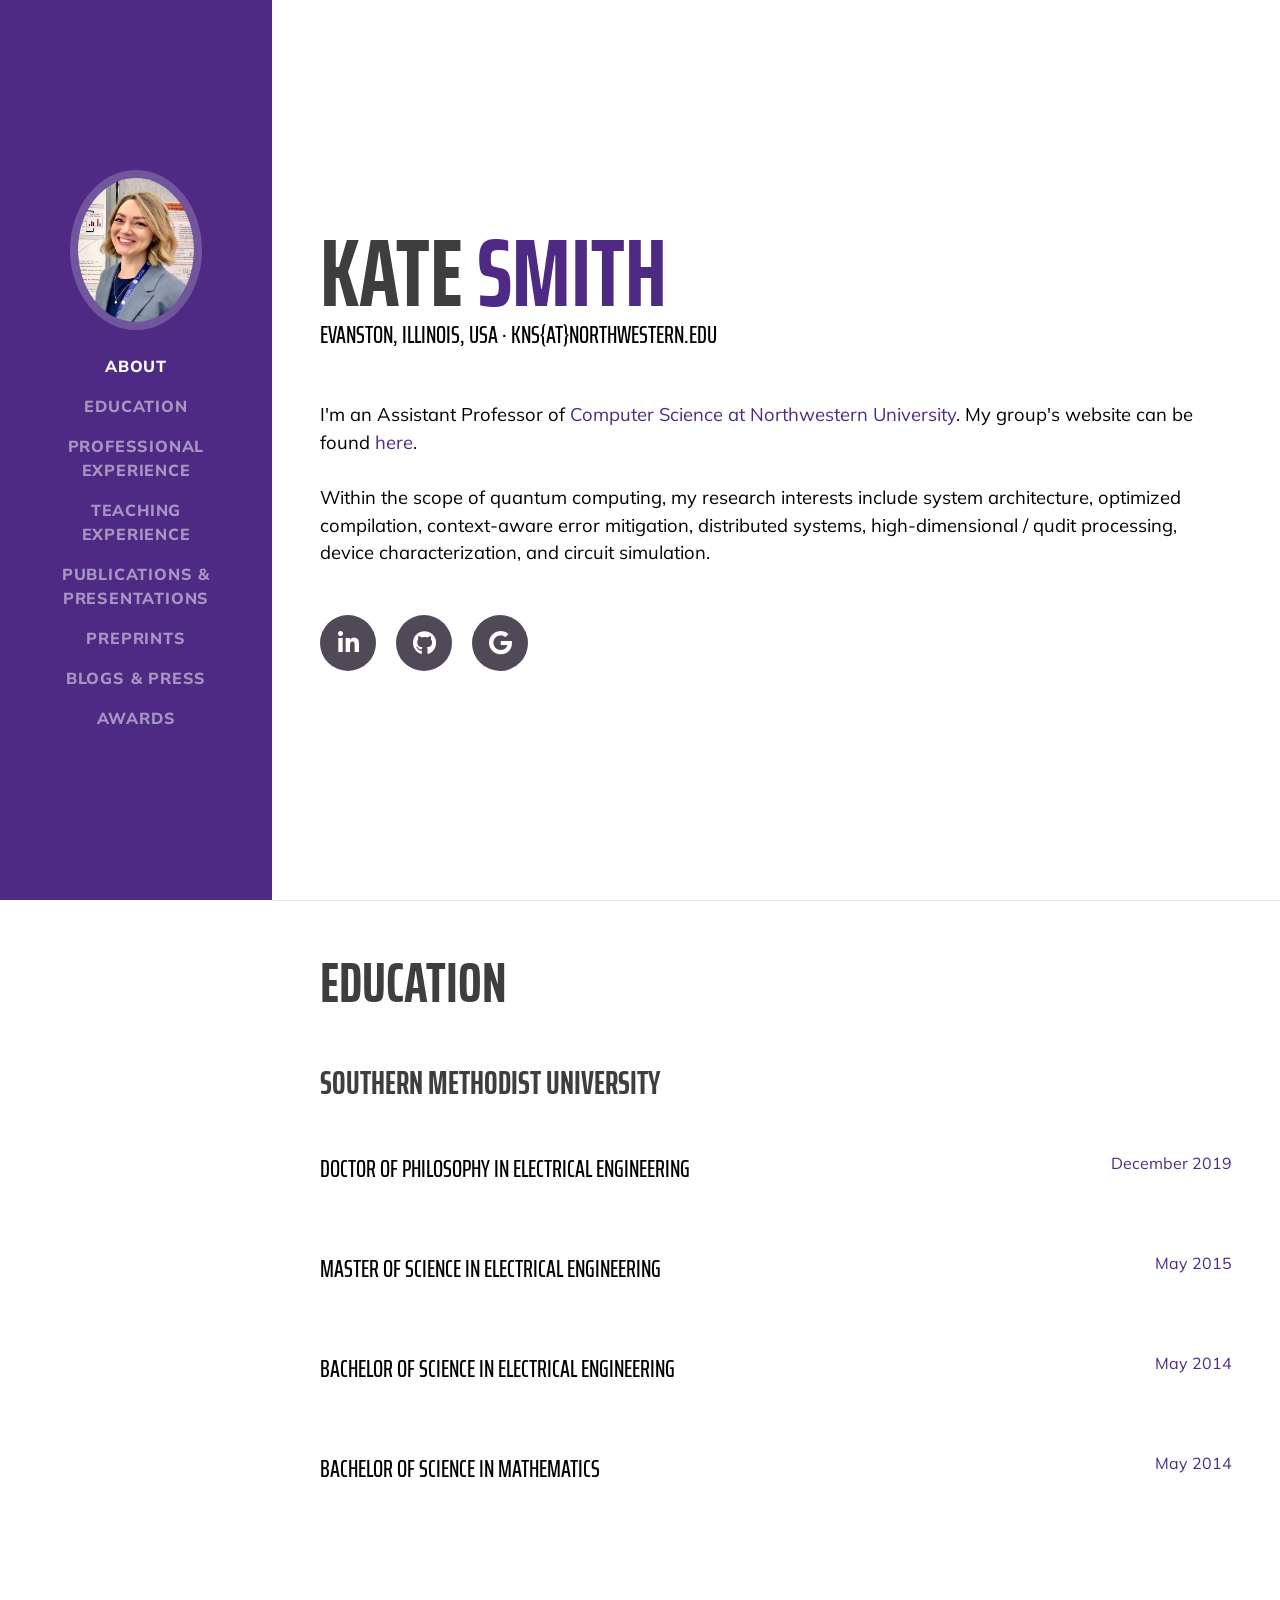
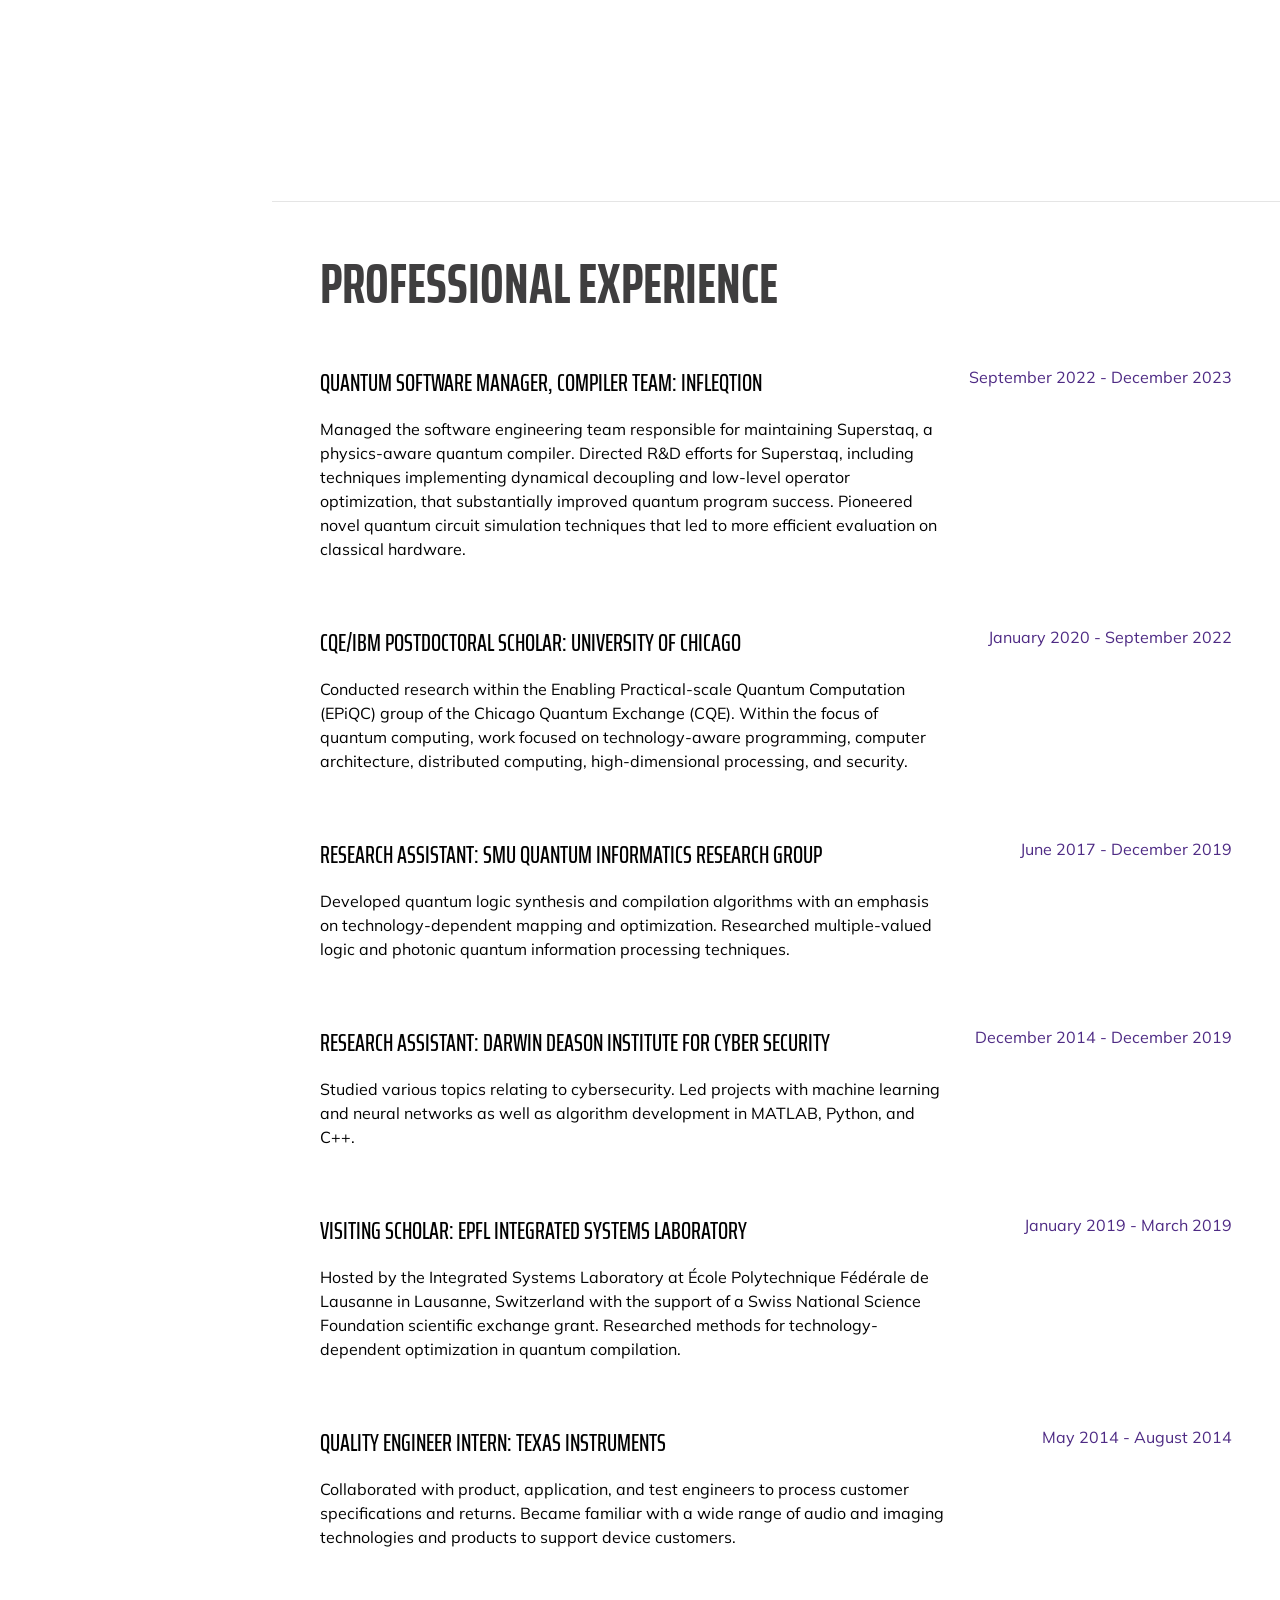
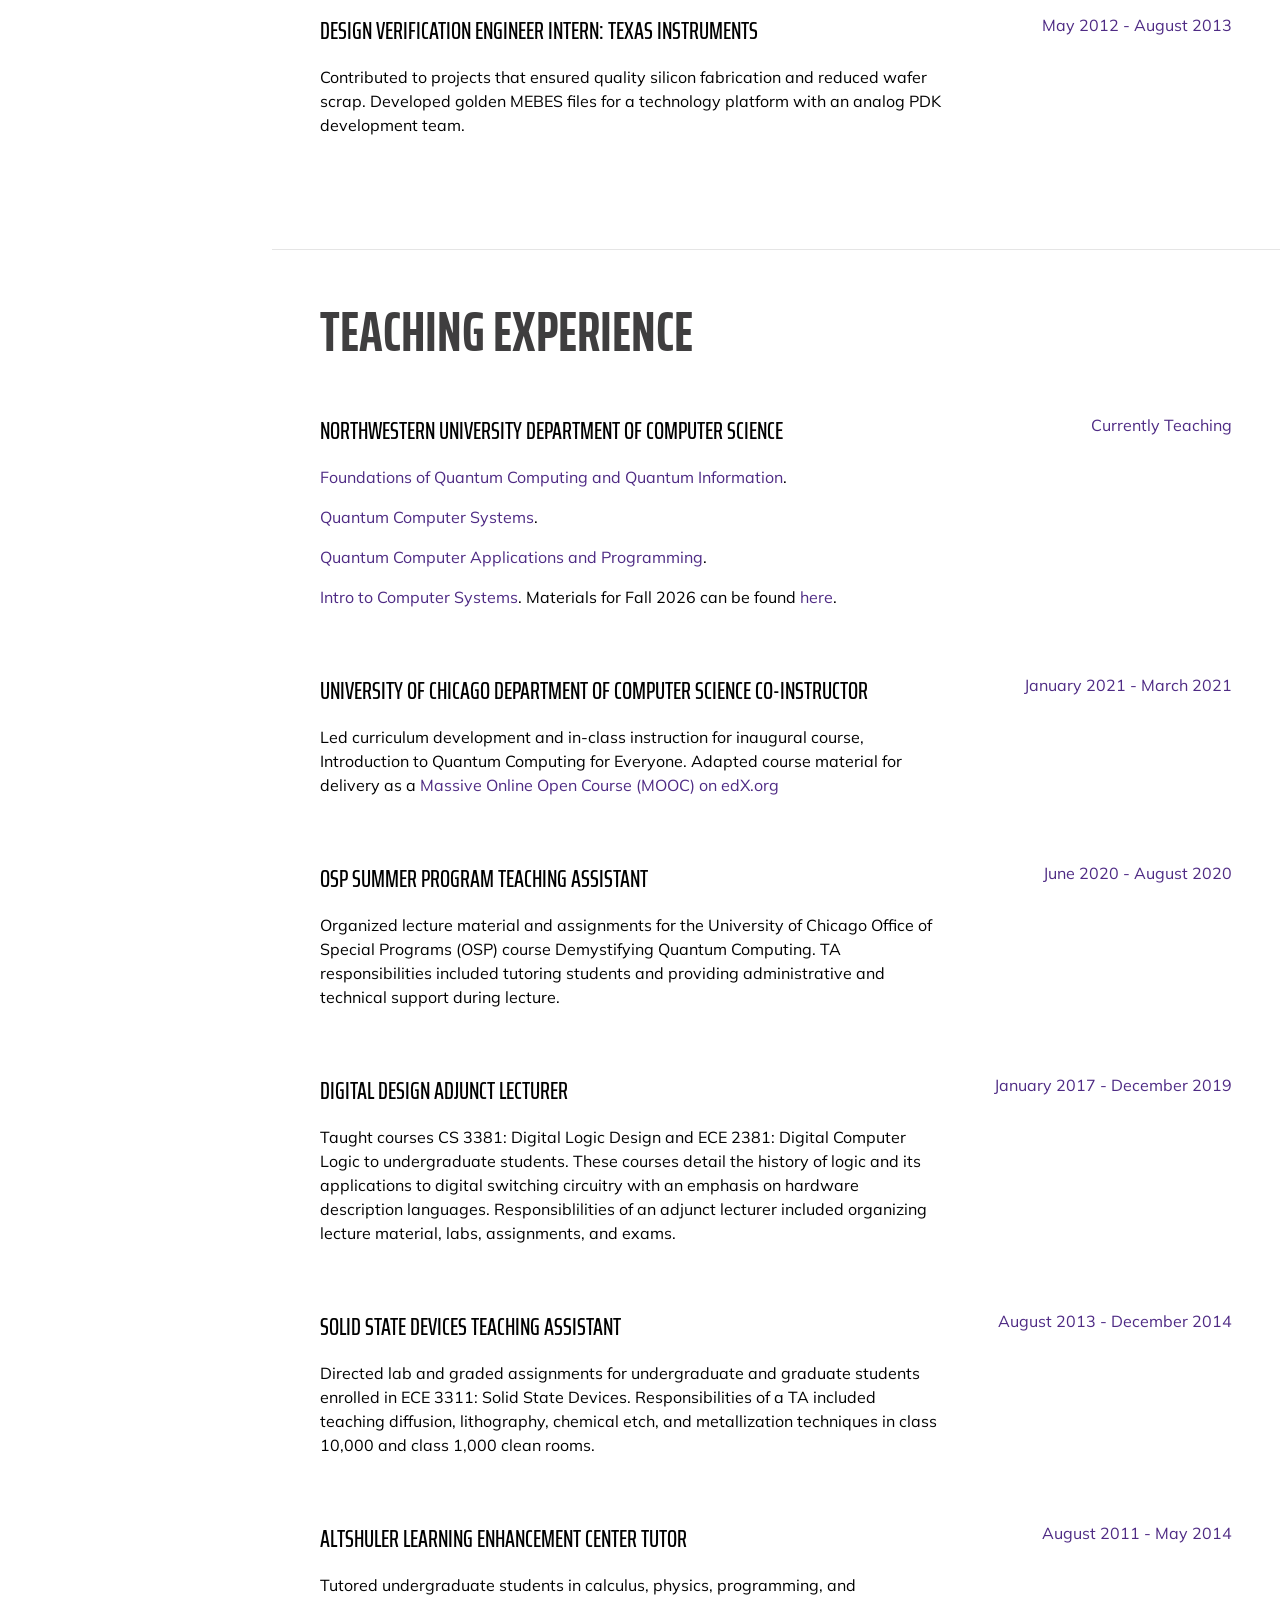
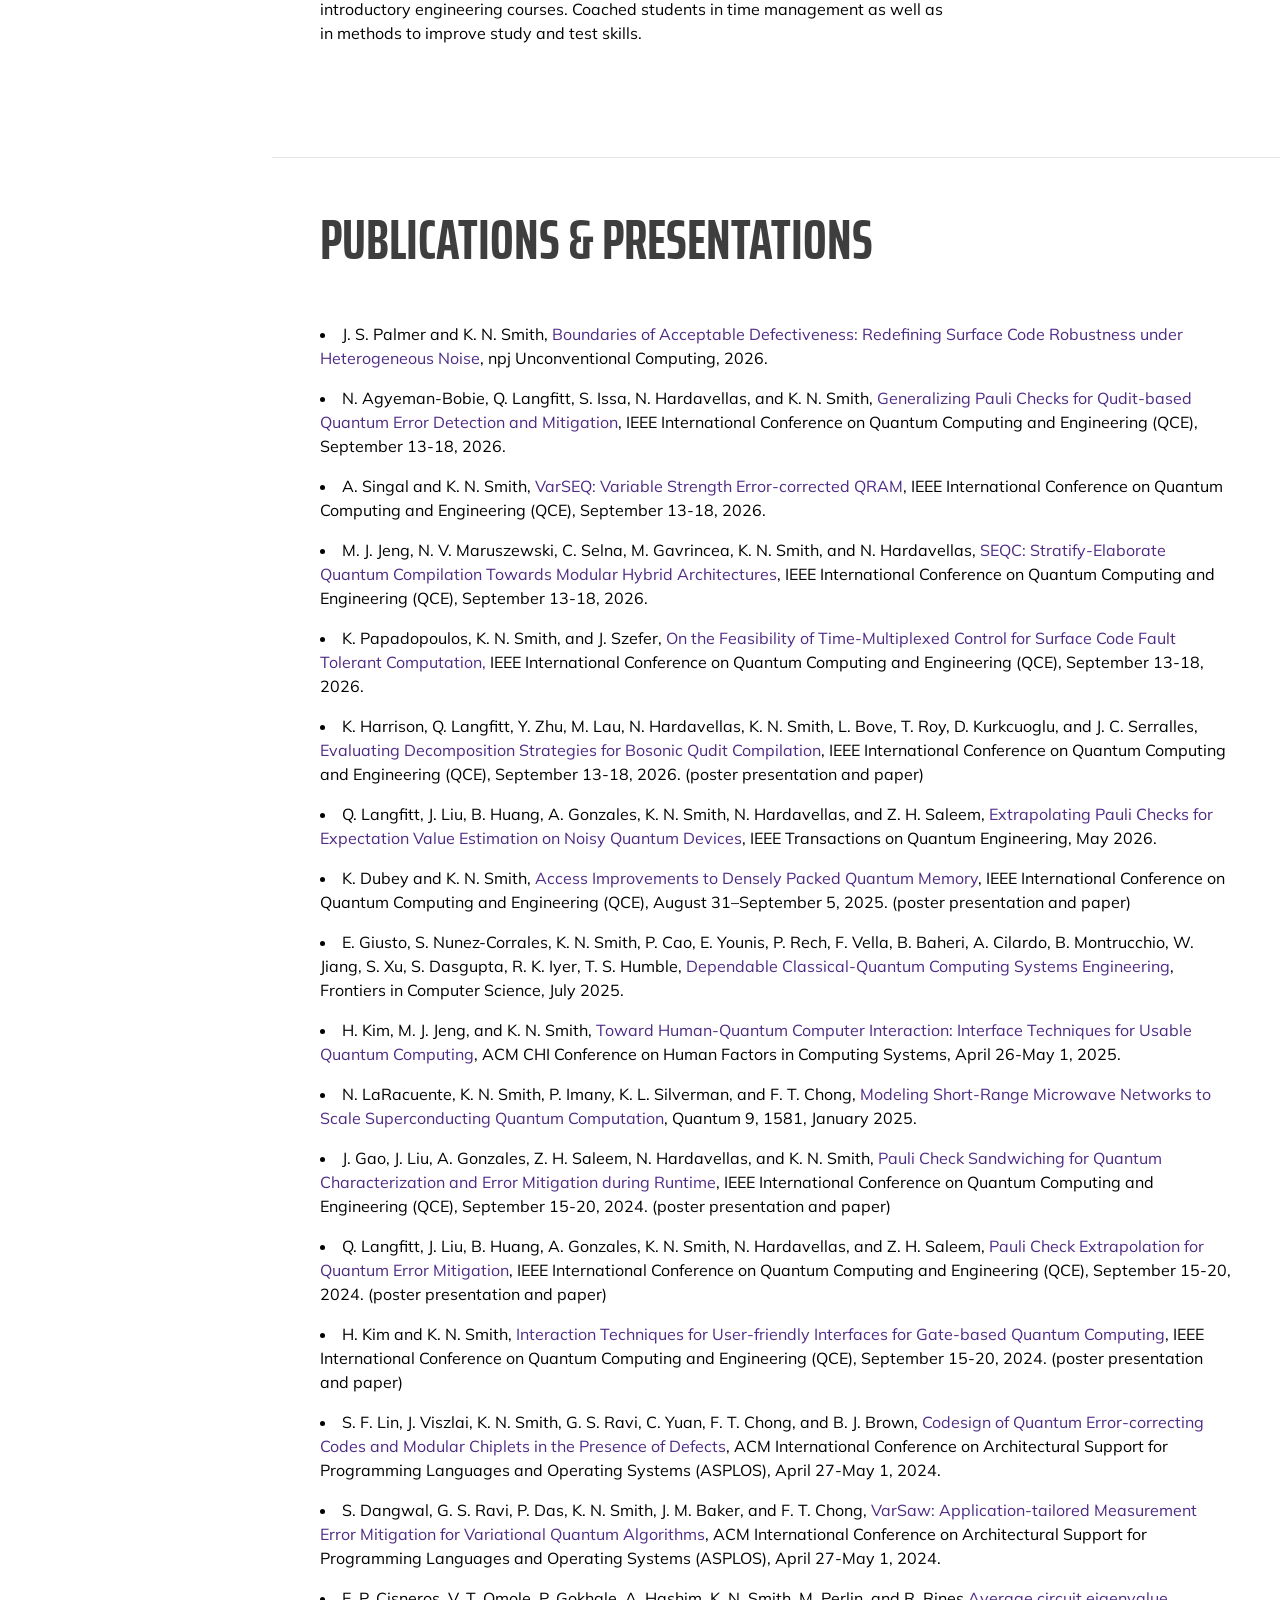
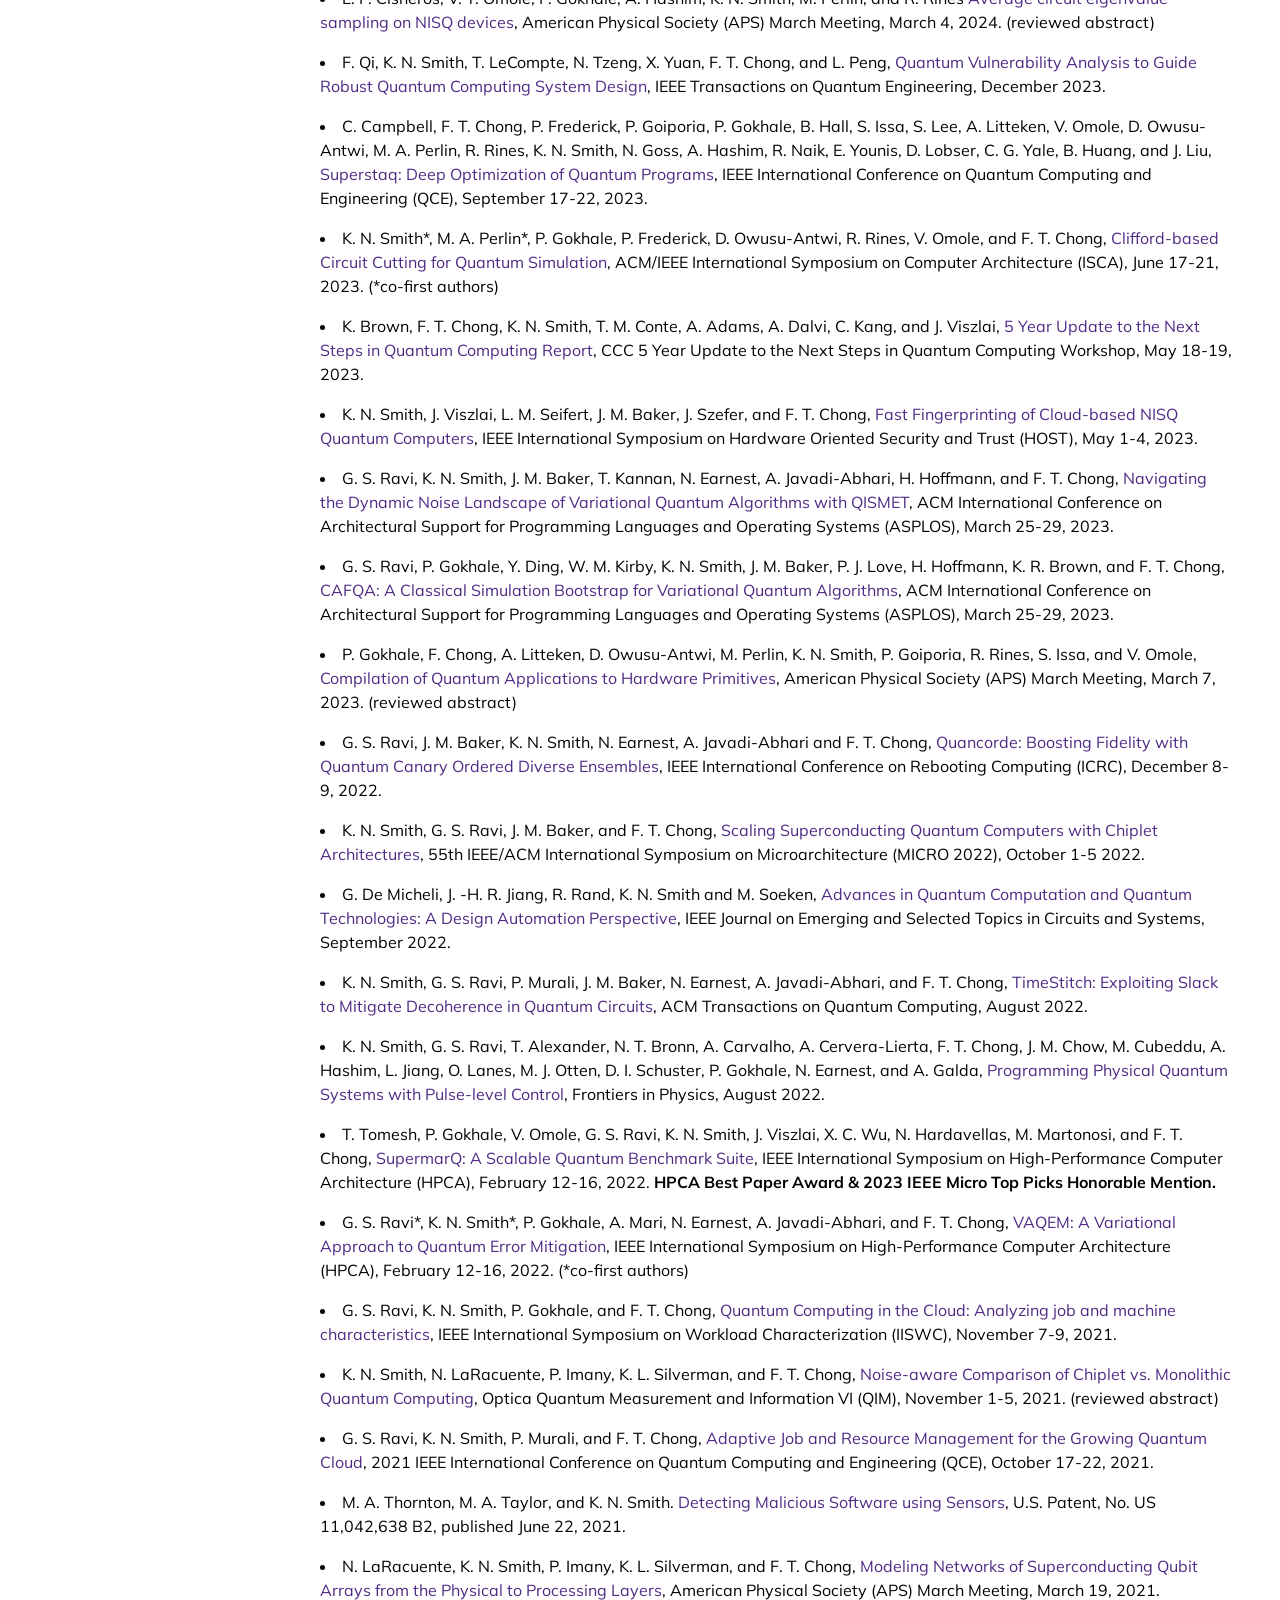
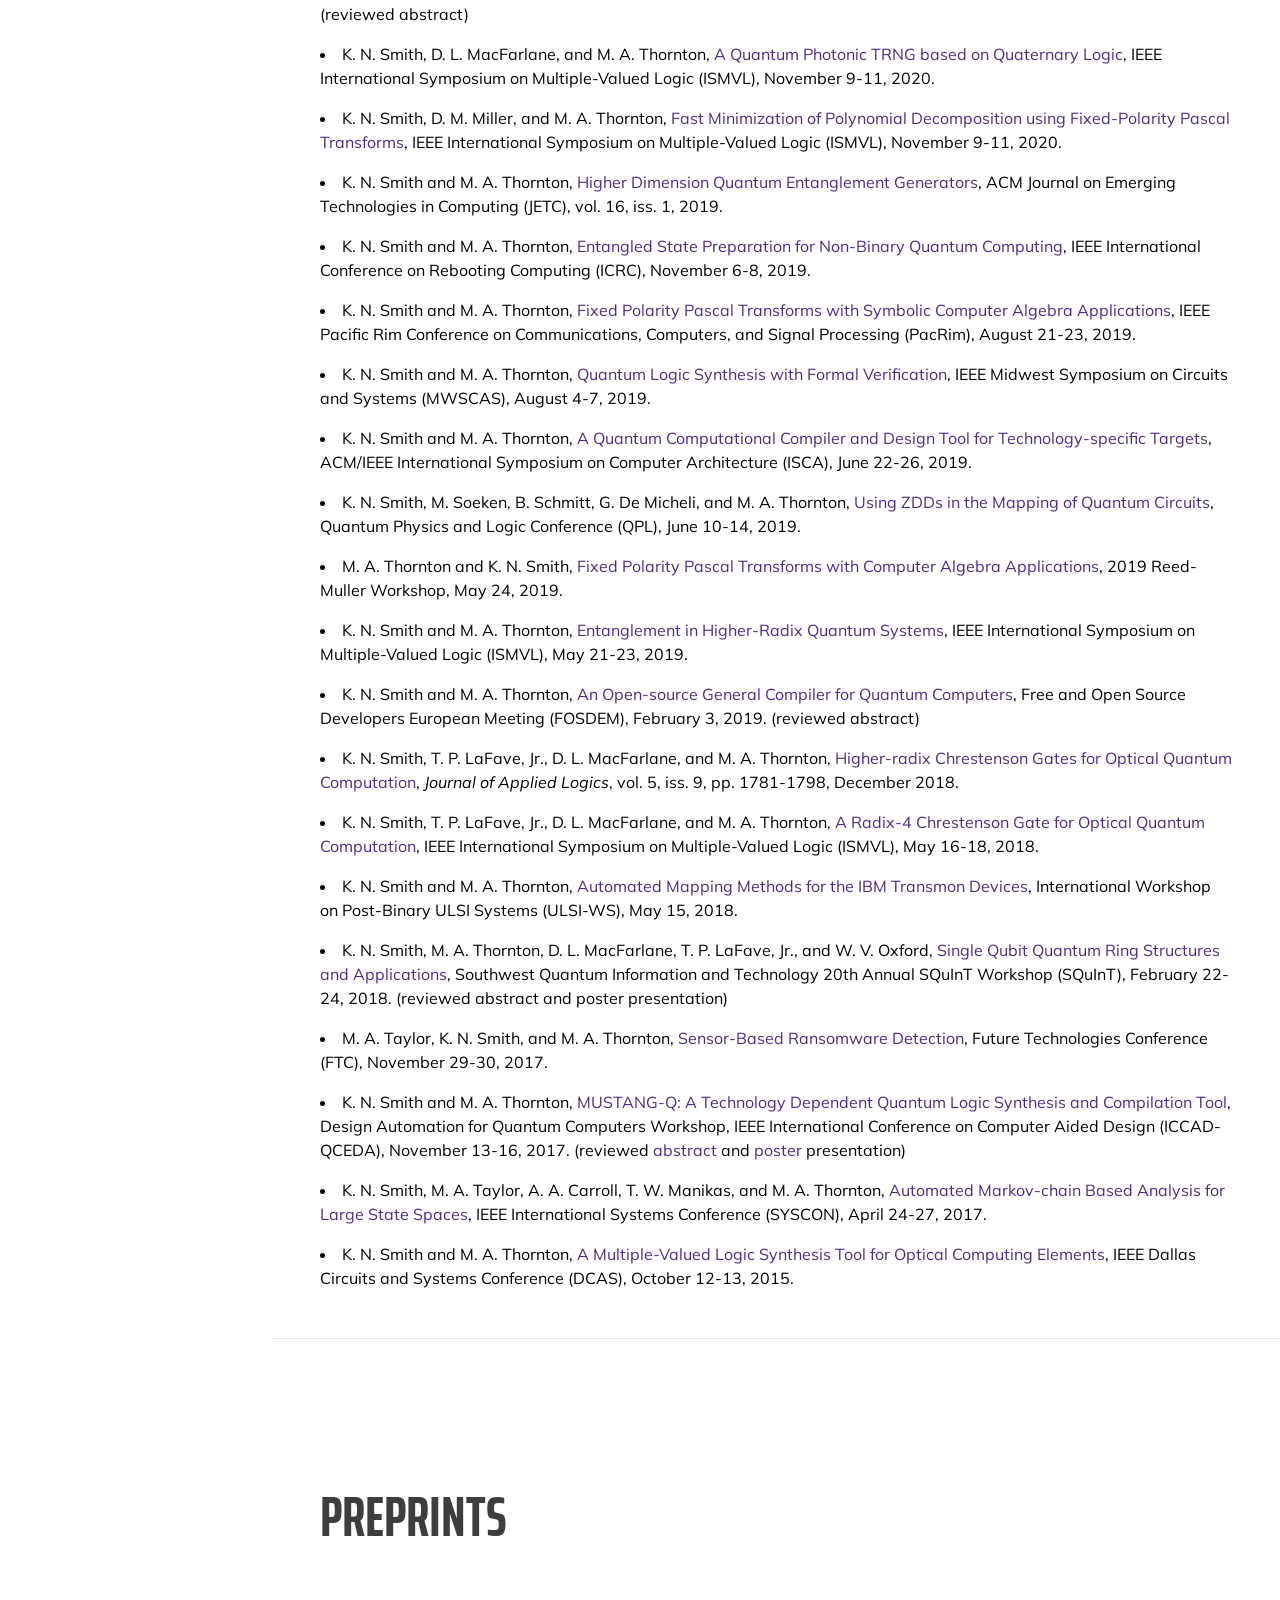
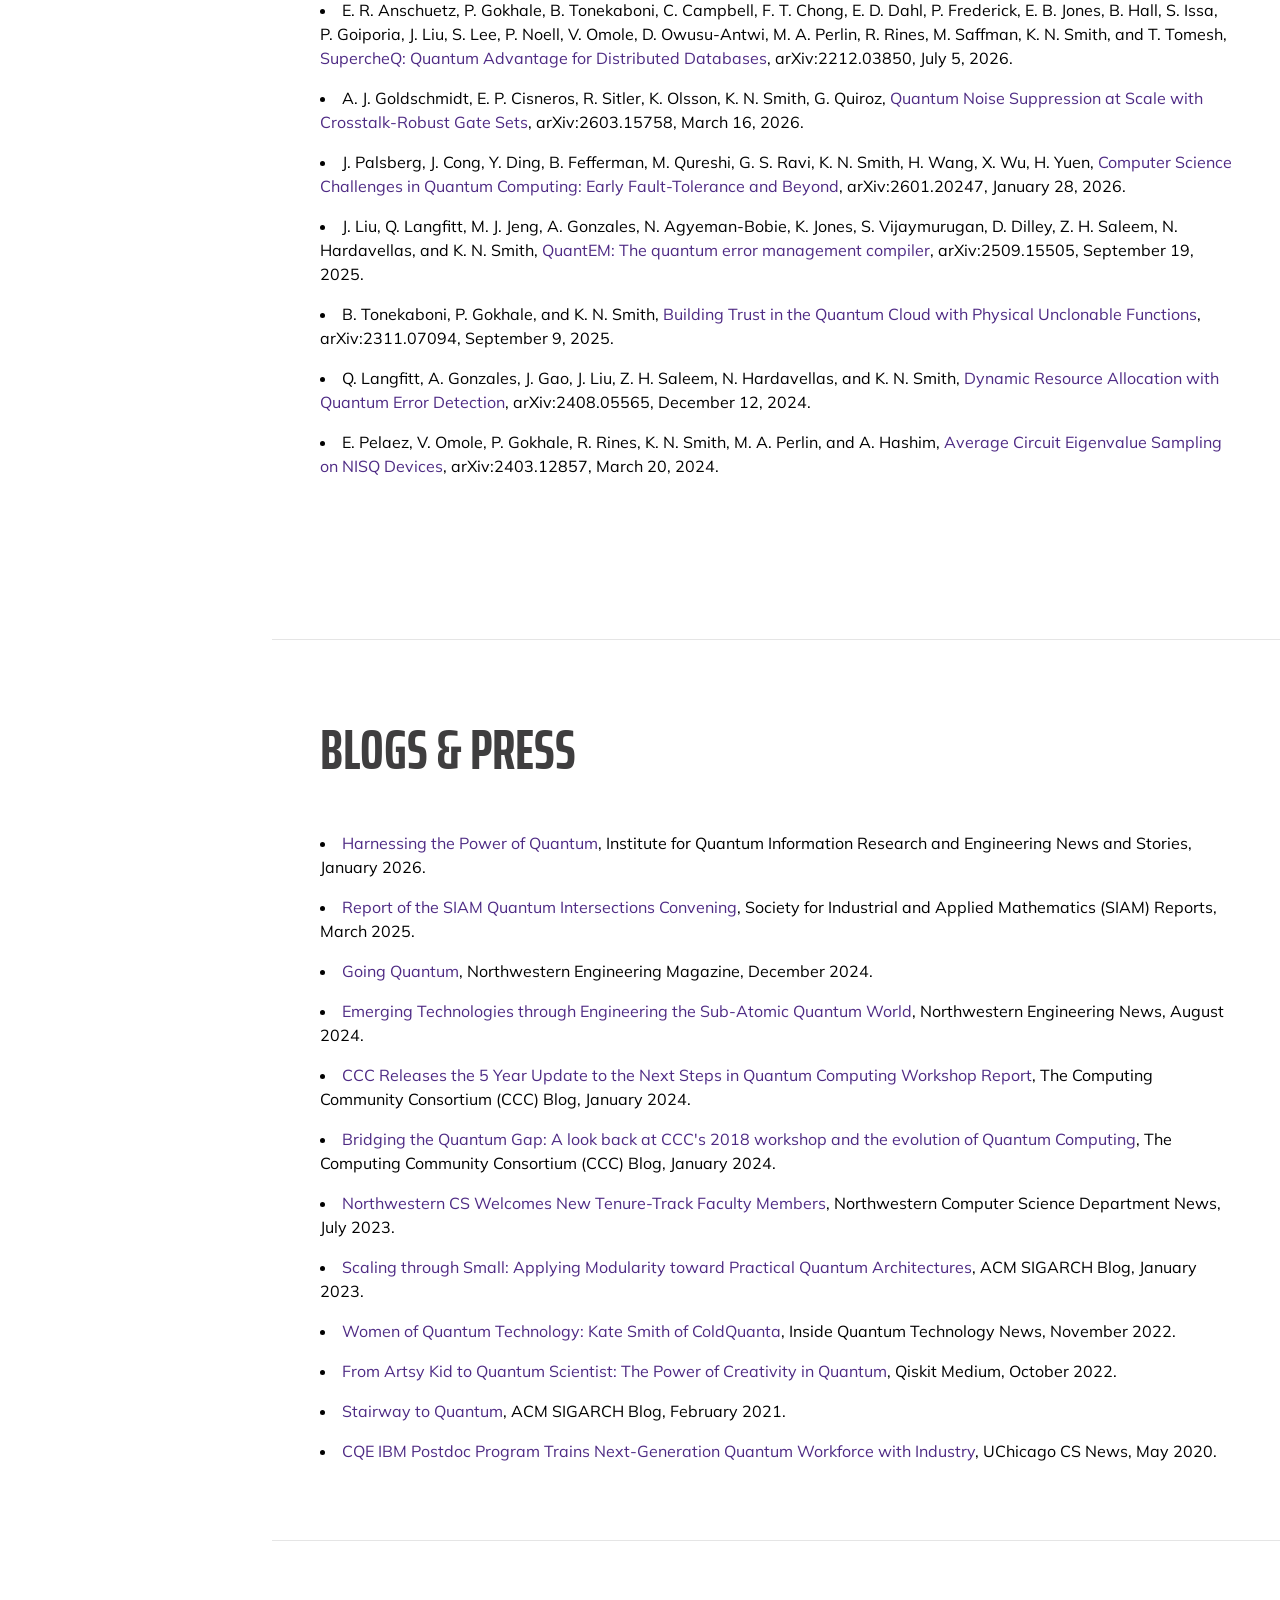
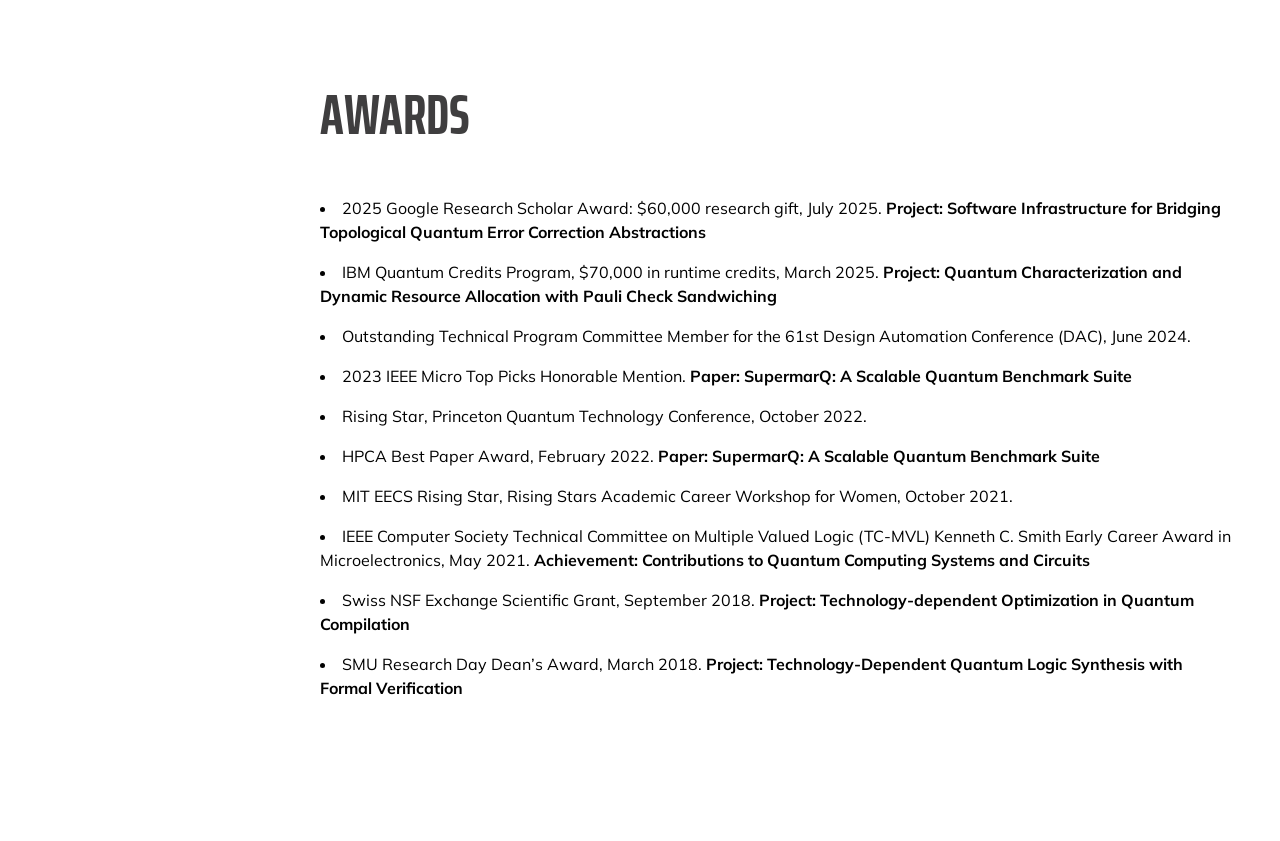
==== commit 150ba0ff: "update teaching info" ====
--- a/index.html
+++ b/index.html
@@ -257,6 +257,24 @@
         
         <div class="resume-item d-flex flex-column flex-md-row justify-content-between mb-5">
           <div class="resume-content">
+             <div class="subheading mb-3">Northwestern University Department of Computer Science</div>
+             <p><a href="https://www.mccormick.northwestern.edu/computer-science/academics/courses/descriptions/362-462.html">Foundations of Quantum Computing and Quantum Information</a>.
+             </p>
+             <p><a href="https://www.mccormick.northwestern.edu/computer-science/academics/courses/descriptions/496-9.html">Quantum Computer Systems</a>.
+             </p>
+             <p><a href="https://www.mccormick.northwestern.edu/computer-science/academics/courses/descriptions/496-44.html">Quantum Computer Applications and Programming</a>.
+             </p>
+             <p><a href="https://www.mccormick.northwestern.edu/computer-science/academics/courses/descriptions/213.html">Intro to Computer Systems</a>. Materials for Fall 2026 can be found <a href="nucs-213-f26.html">here</a>.
+             </p>
+          </div>
+          <div class="resume-date text-md-right">
+            <span class="text-primary">Currently Teaching</span>
+          </div>
+        </div>
+        
+        
+        <div class="resume-item d-flex flex-column flex-md-row justify-content-between mb-5">
+          <div class="resume-content">
              <div class="subheading mb-3">University of Chicago Department of Computer Science Co-Instructor</div>
              <p>Led curriculum development and in-class instruction for inaugural course, Introduction to Quantum Computing for Everyone. 
 		Adapted course material for delivery as a <a href='https://www.edx.org/professional-certificate/uchicagox-introduction-to-quantum-computing'>Massive Online Open Course (MOOC) on edX.org</a>
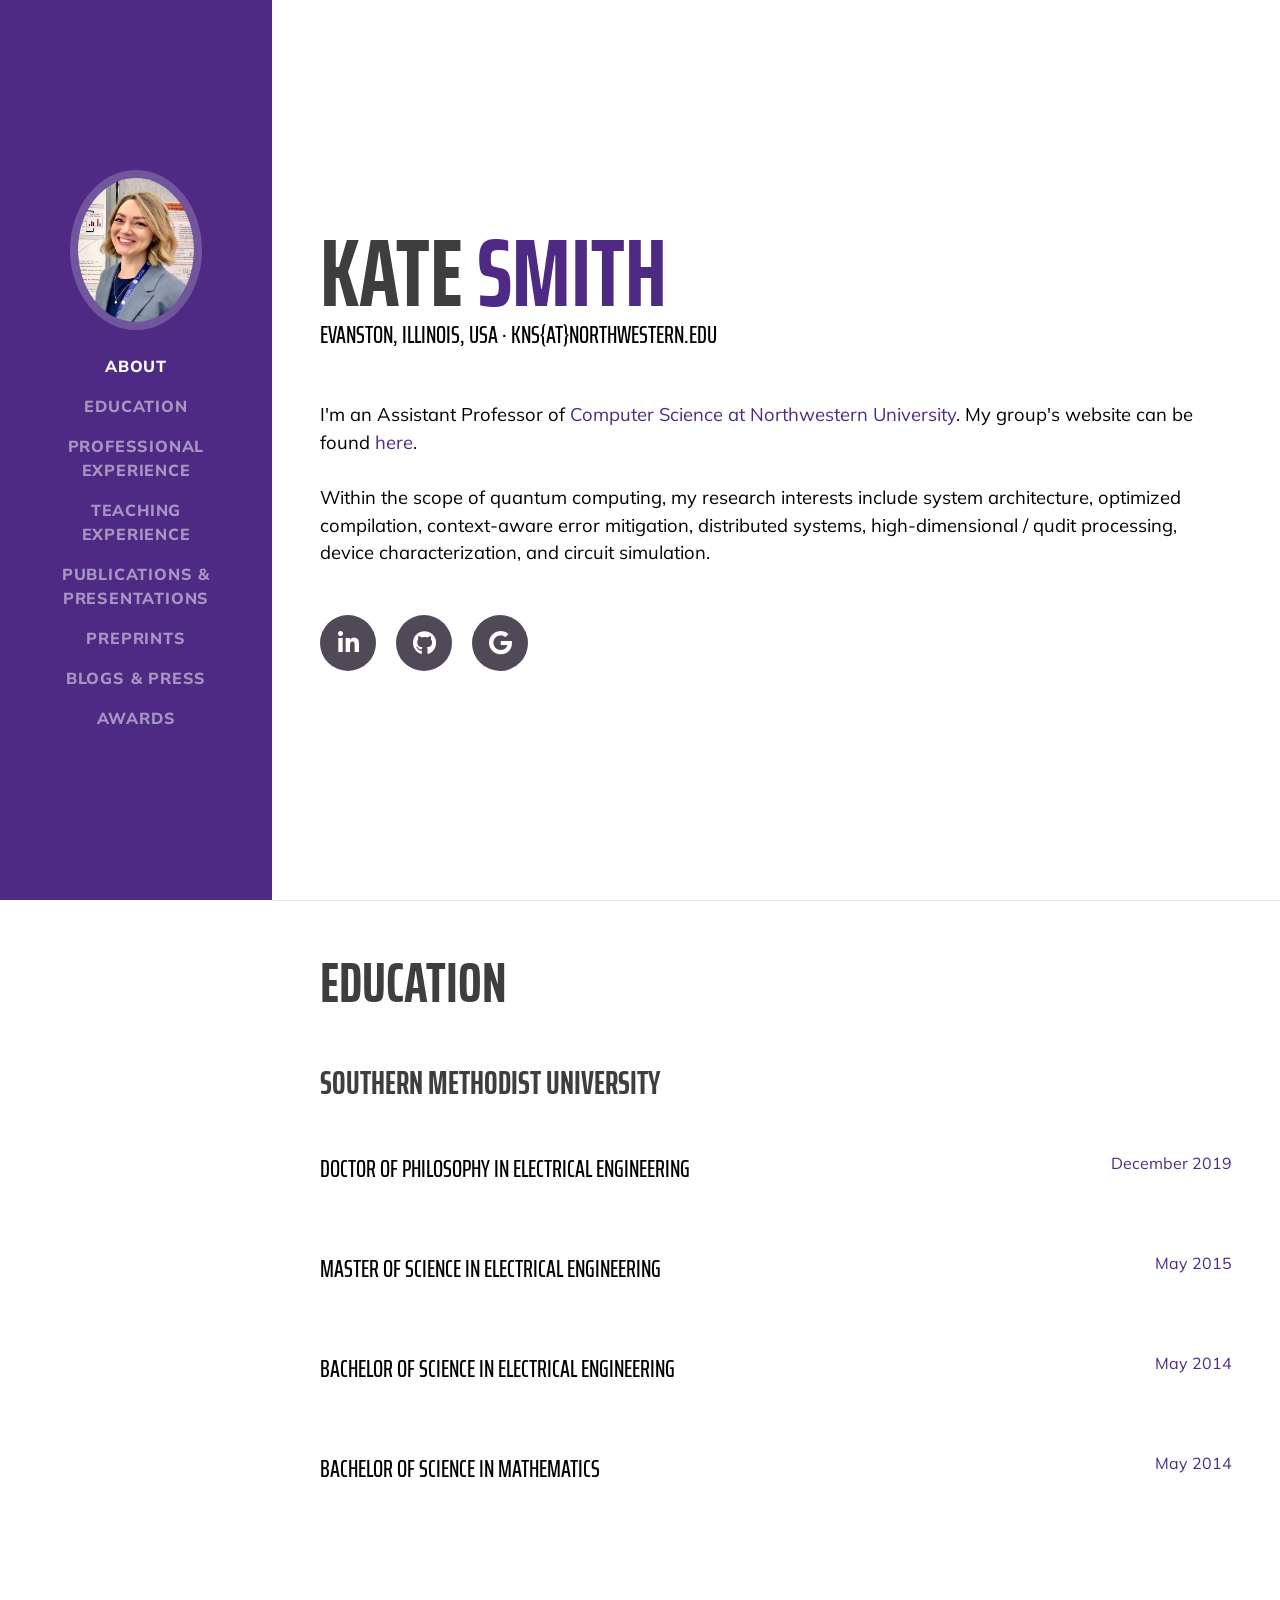
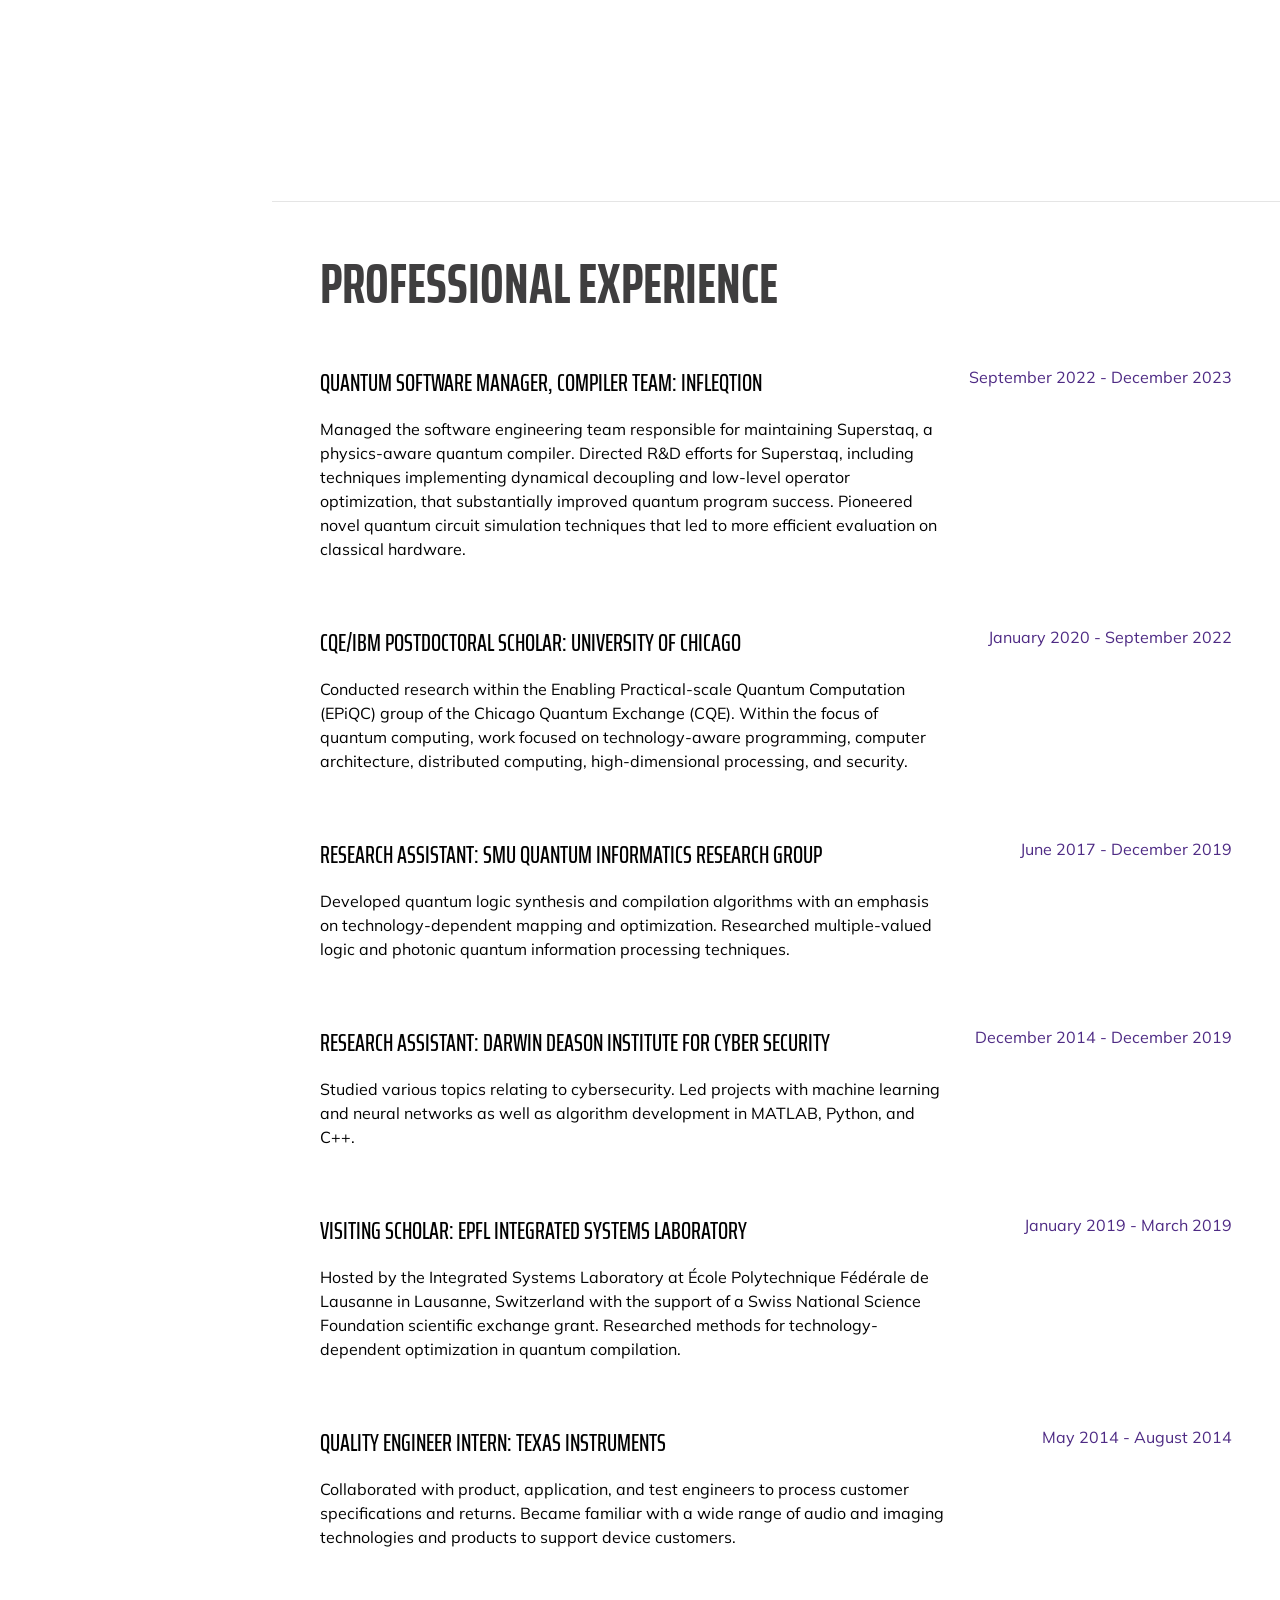
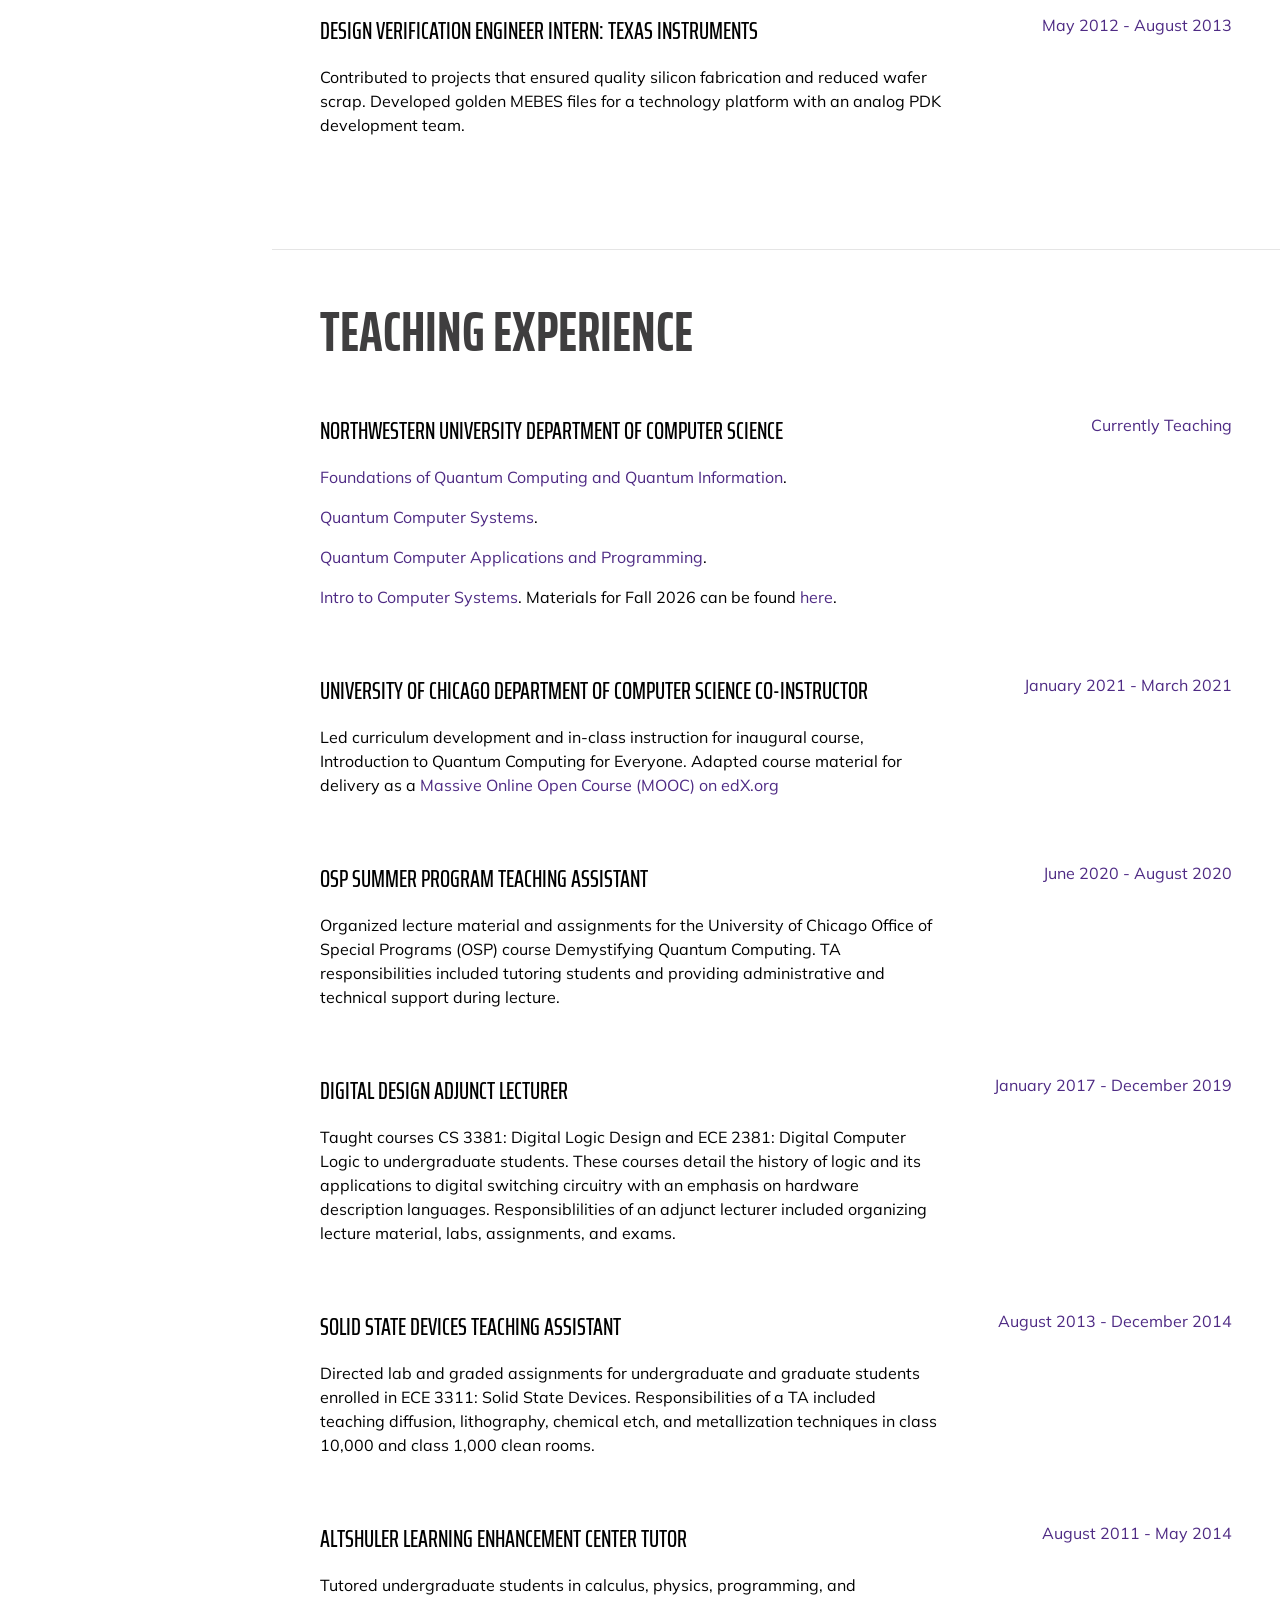
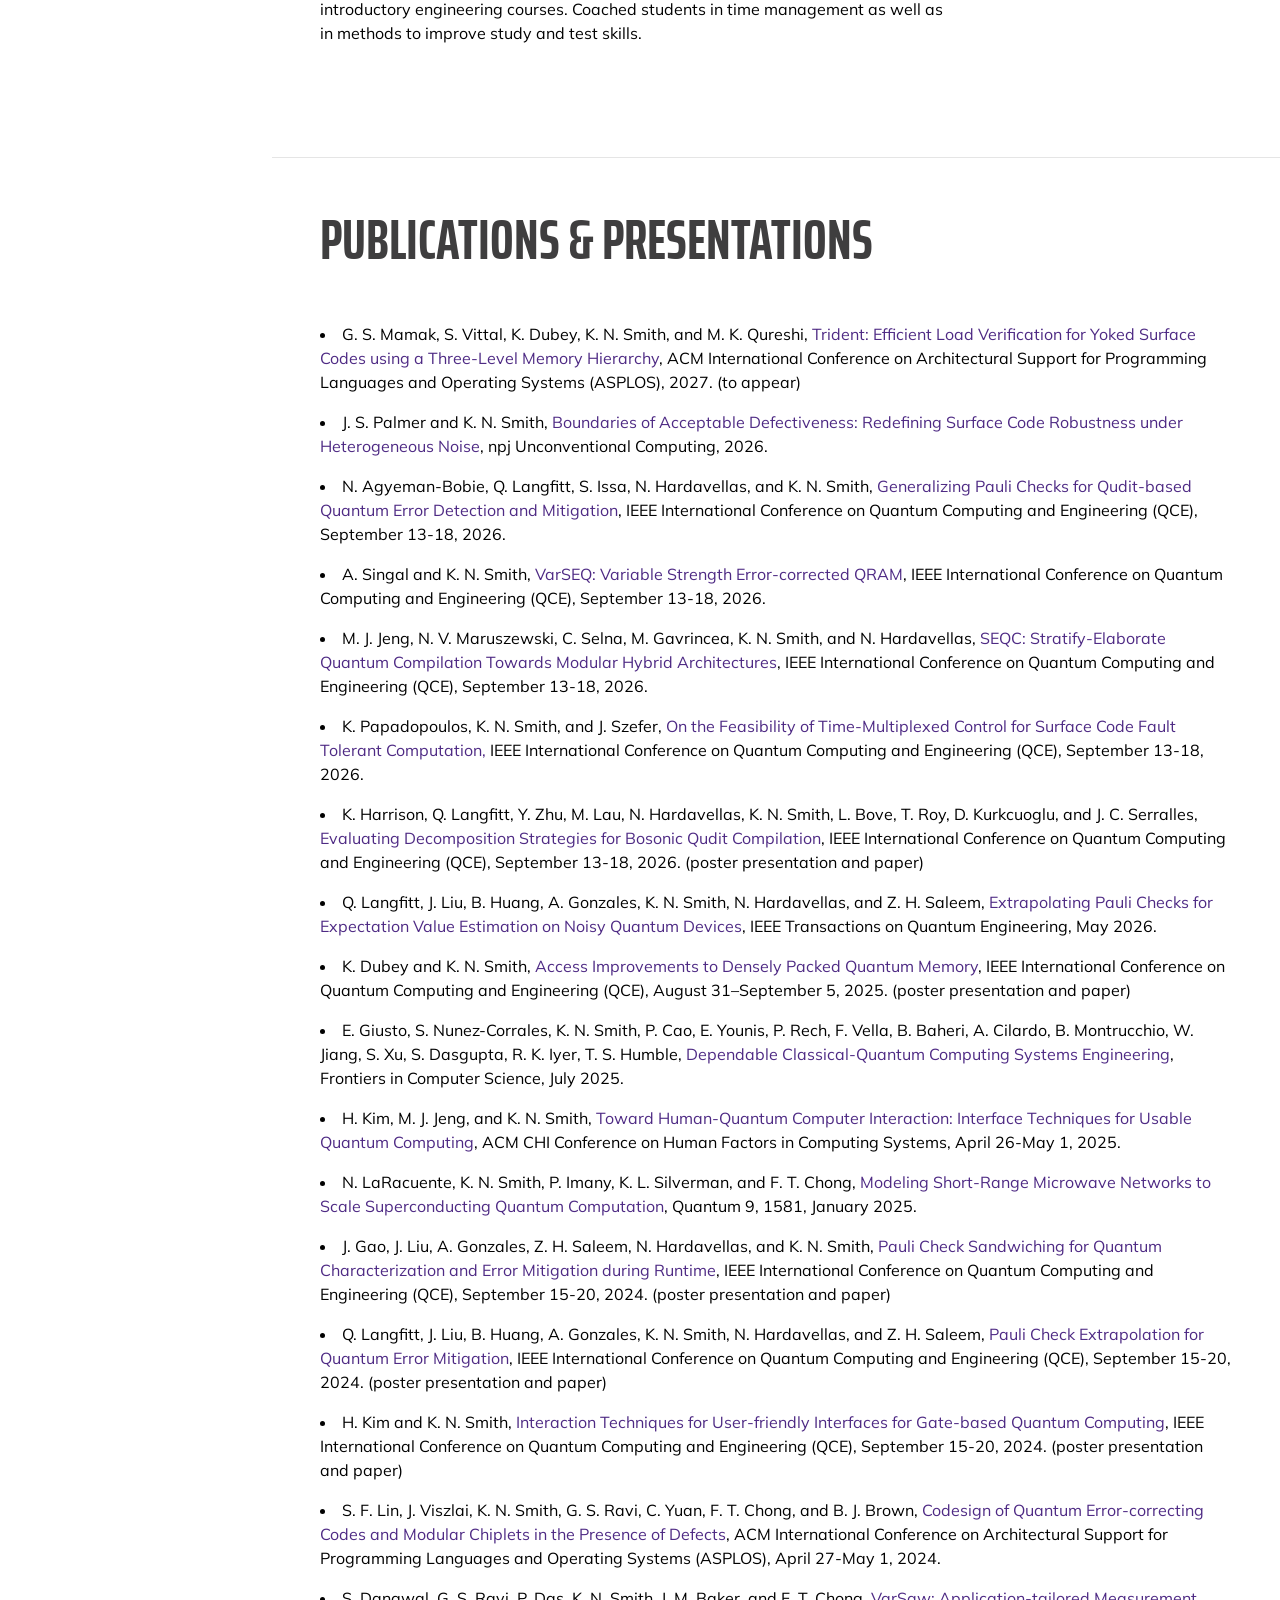
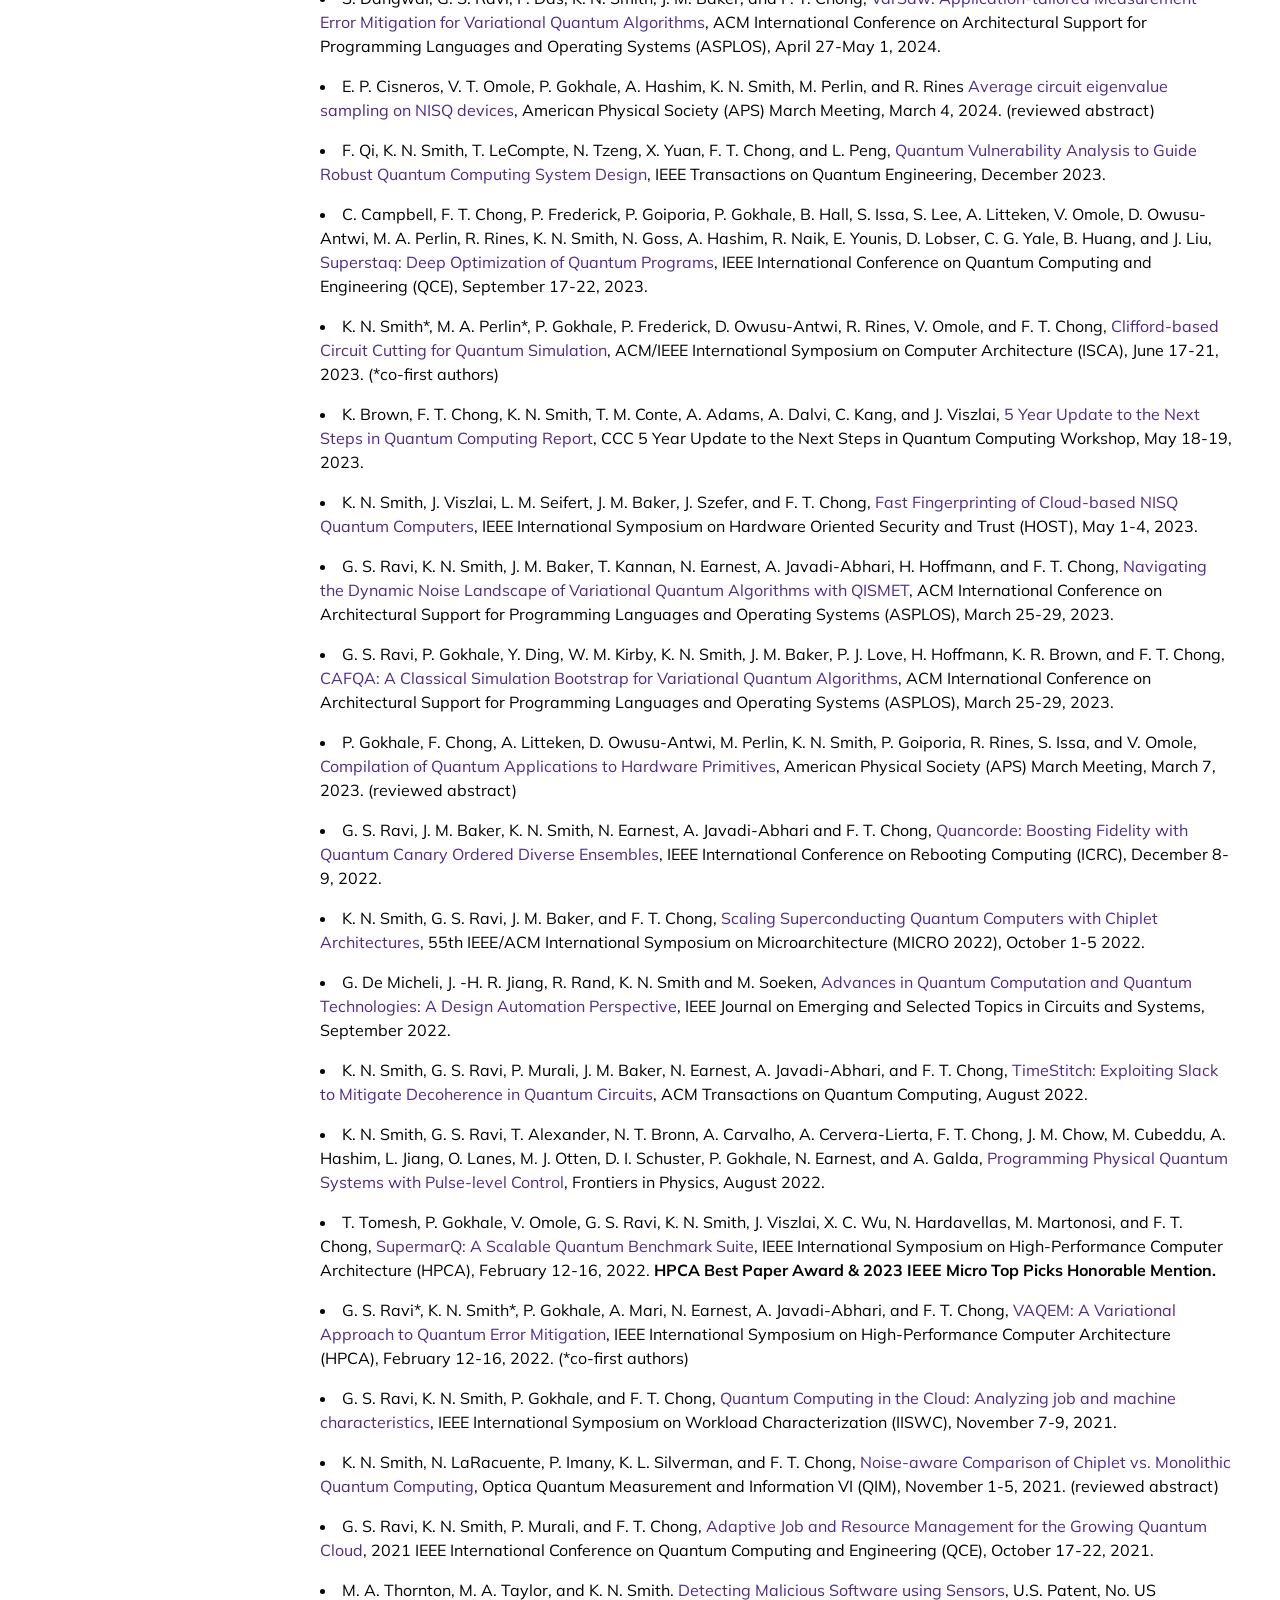
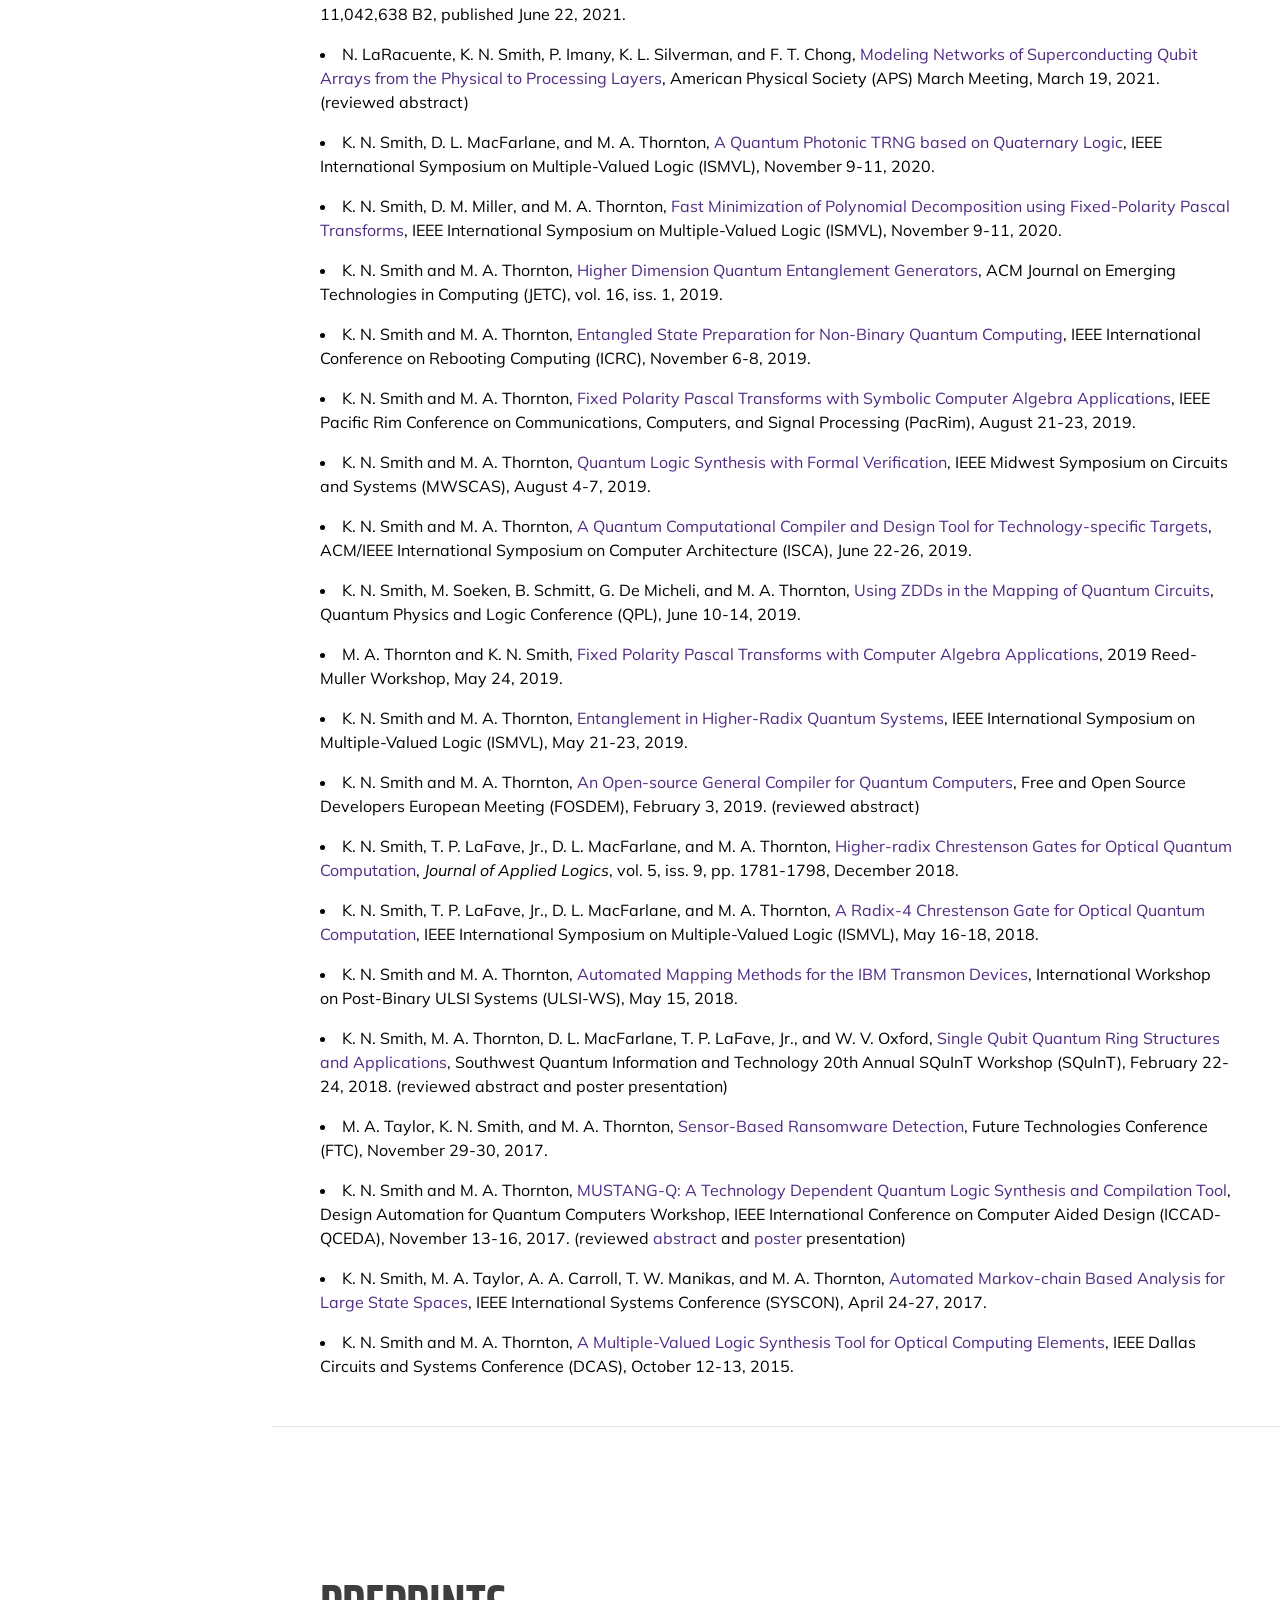
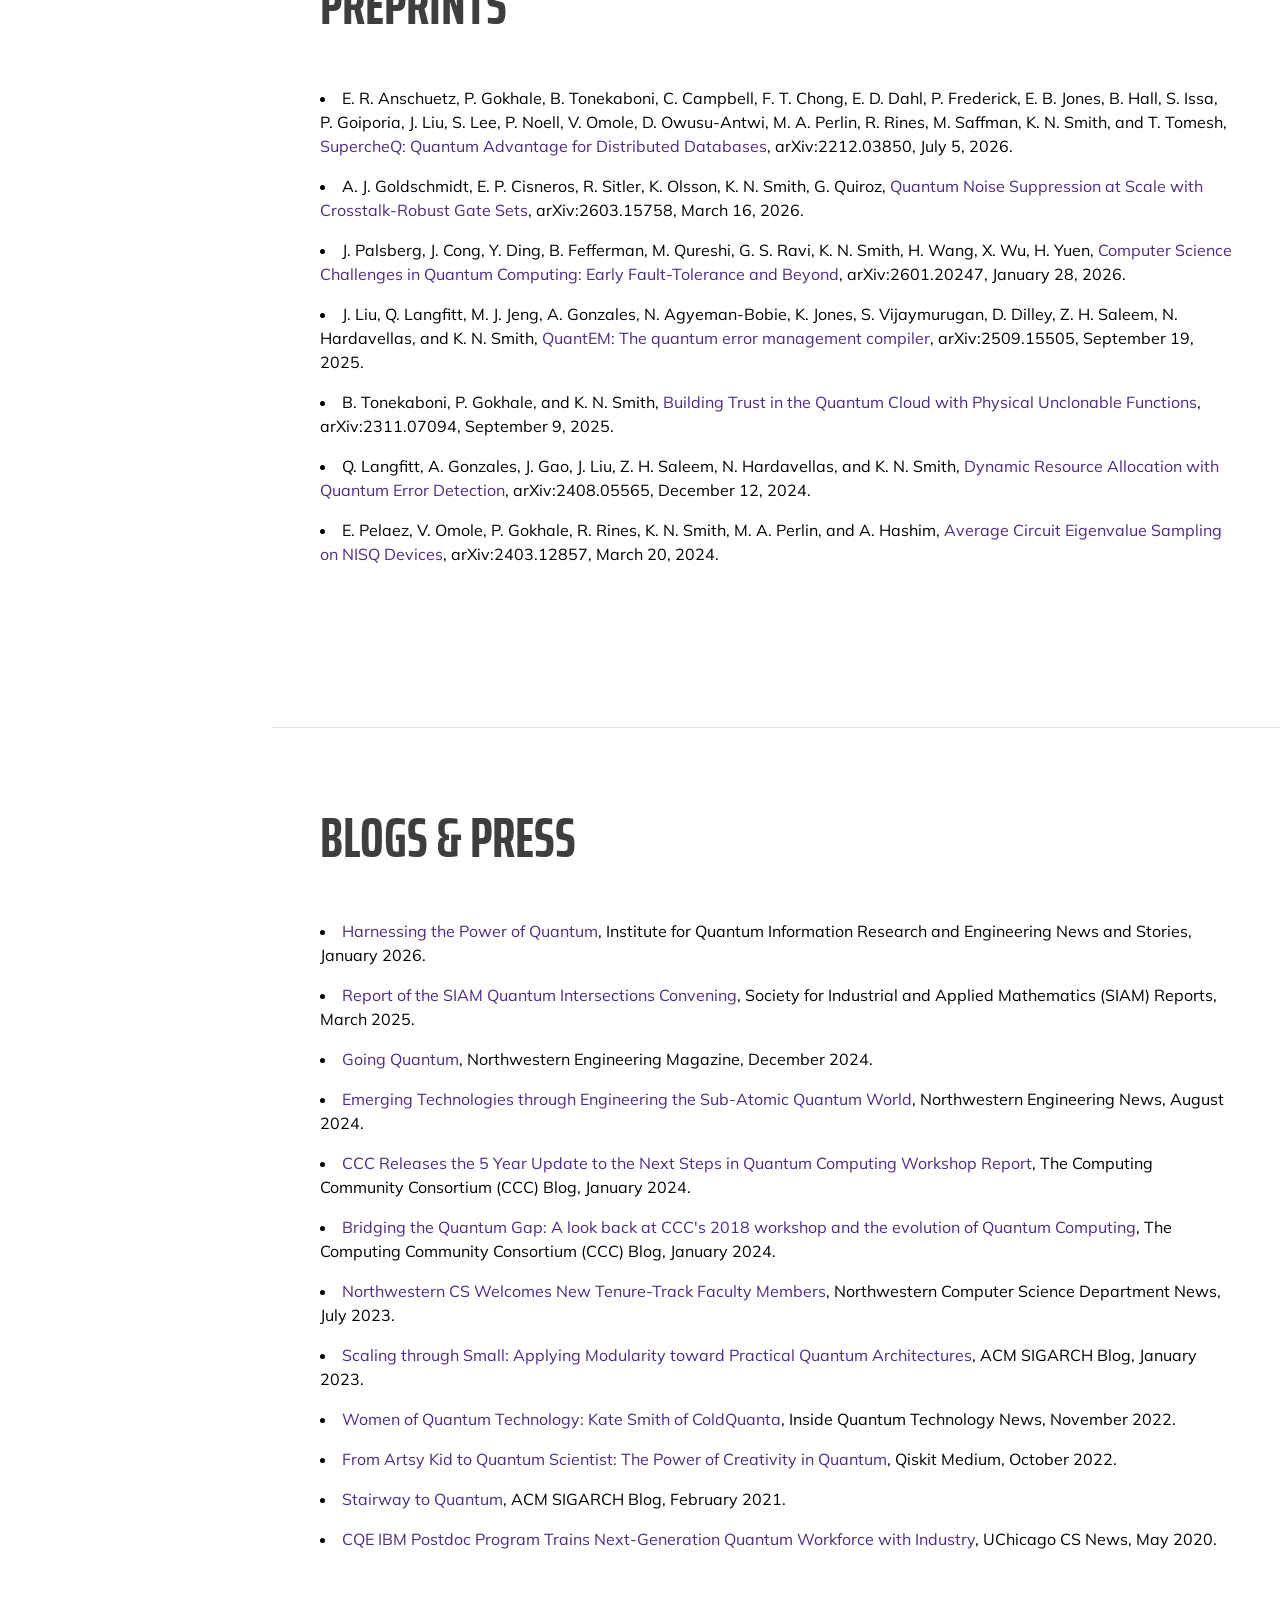
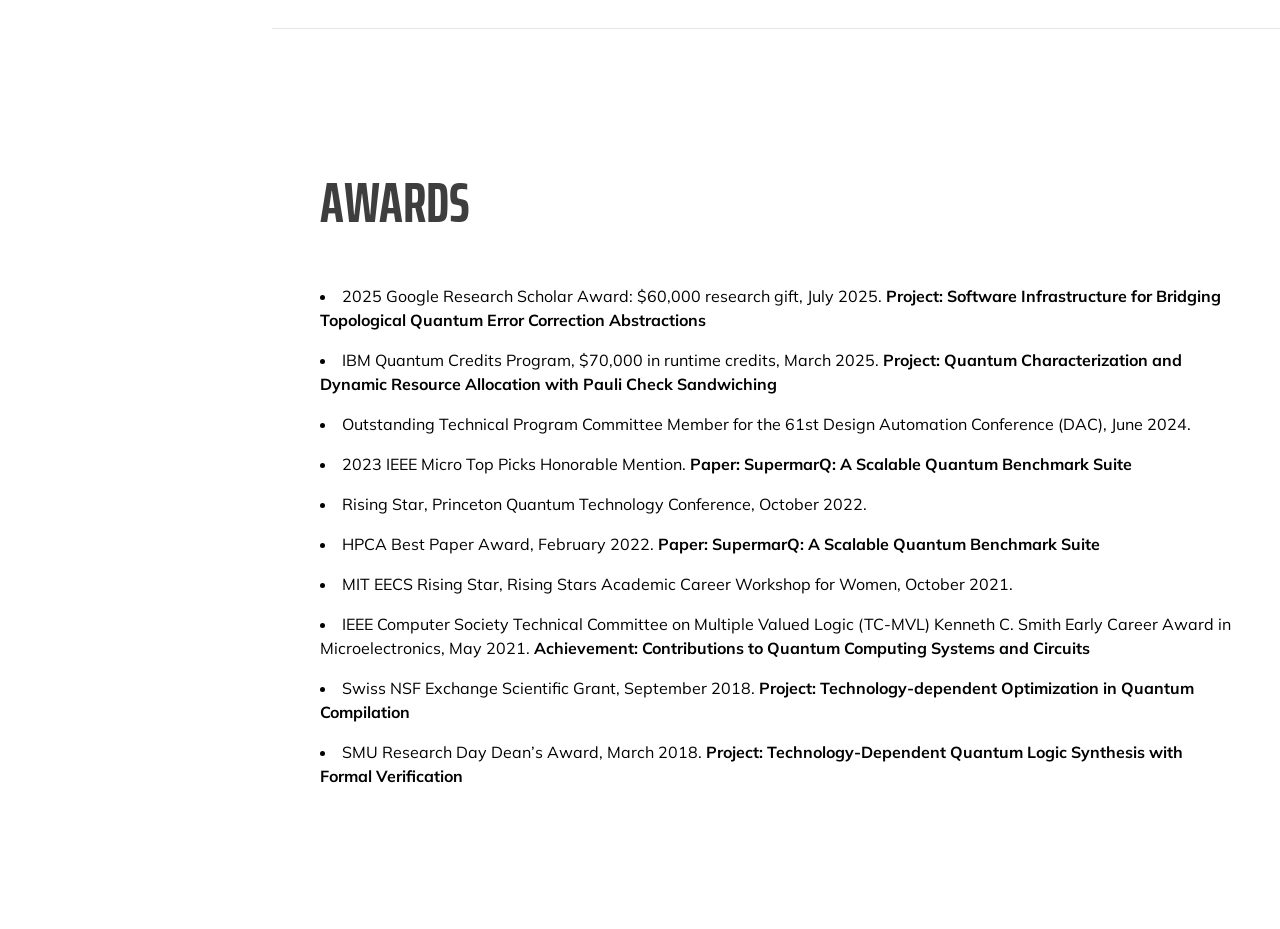
==== commit cc4d7da9: "ASPLOS 2027" ====
--- a/index.html
+++ b/index.html
@@ -344,6 +344,8 @@
       <div class="w-100">
         <h2 class="mb-5">Publications & Presentations</h2>
         <p></p>
+        <li>G. S. Mamak, S. Vittal, K. Dubey, K. N. Smith, and M. K. Qureshi, <a href="https://arxiv.org/abs/2610.32152">Trident: Efficient Load Verification for Yoked Surface Codes using a Three-Level Memory Hierarchy</a>, ACM International Conference on Architectural Support for Programming Languages and Operating Systems (ASPLOS), 2027. (to appear)</li>
+        <p></p>
         <li>J. S. Palmer and K. N. Smith, <a href="https://arxiv.org/abs/2510.22001">Boundaries of Acceptable Defectiveness: Redefining Surface Code Robustness under Heterogeneous Noise</a>, npj Unconventional Computing, 2026. </li>
         <p></p>
         <li>N. Agyeman-Bobie, Q. Langfitt, S. Issa, N. Hardavellas, and K. N. Smith, <a href="https://arxiv.org/abs/2608.18332">Generalizing Pauli Checks for Qudit-based Quantum Error Detection and Mitigation</a>, IEEE International Conference on Quantum Computing and Engineering (QCE), September 13-18, 2026. </li>
@@ -358,7 +360,7 @@
         <p></p>
         <li>Q. Langfitt, J. Liu, B. Huang, A. Gonzales, K. N. Smith, N. Hardavellas, and Z. H. Saleem, <a href="https://arxiv.org/abs/2406.14759">Extrapolating Pauli Checks for Expectation Value Estimation on Noisy Quantum Devices</a>, IEEE Transactions on Quantum Engineering, May 2026.</li>
         <p></p>
-        <li>K. Dubey and K. N. Smith, <a href="./pdfs/QW-finalv2.pdf">Access Improvements to Densely Packed Quantum Memory</a>, IEEE International Conference on Quantum Computing and Engineering (QCE), August 31–September 5, 2025. (poster presentation and paper) </li>
+        <li>K. Dubey and K. N. Smith, <a href="https://knsmith.github.io/">Access Improvements to Densely Packed Quantum Memory</a>, IEEE International Conference on Quantum Computing and Engineering (QCE), August 31–September 5, 2025. (poster presentation and paper) </li>
         <p></p>
         <li>E. Giusto, S. Nunez-Corrales, K. N. Smith, P. Cao, E. Younis, P. Rech, F. Vella, B. Baheri, A. Cilardo, B. Montrucchio, W. Jiang, S. Xu, S. Dasgupta, R. K. Iyer, T. S. Humble, <a href="https://www.frontiersin.org/journals/computer-science/articles/10.3389/fcomp.2025.1520903/full">Dependable Classical-Quantum Computing Systems Engineering</a>, Frontiers in Computer Science, July 2025.</li>
         <p></p>
